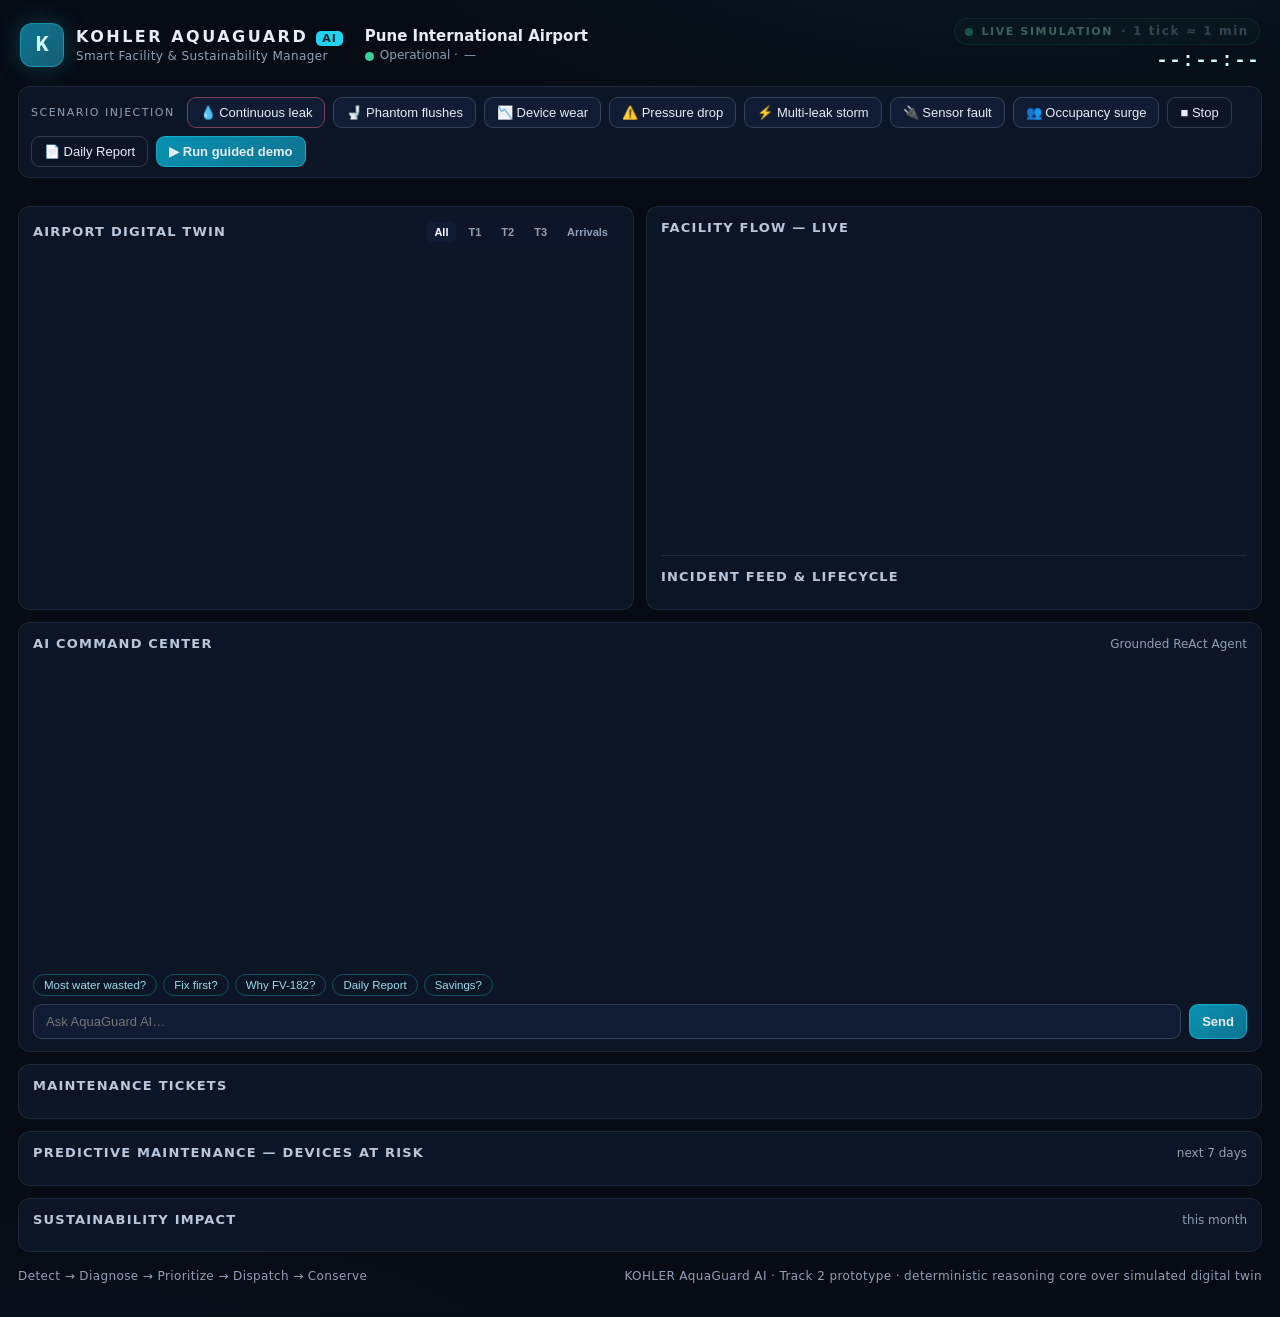
==== ui/index.html @ f9e2843d "feat: research prototype upgrade with ML failure models, ReAct agent, SLA dispatch, and terminal twi" ====
<!DOCTYPE html>
<html lang="en">
<head>
<meta charset="UTF-8" />
<meta name="viewport" content="width=device-width, initial-scale=1.0" />
<title>KOHLER AquaGuard AI — Smart Facility &amp; Sustainability Manager</title>
<link rel="stylesheet" href="/ui/style.css" />
<link rel="icon" href="data:image/svg+xml,<svg xmlns='http://www.w3.org/2000/svg' viewBox='0 0 100 100'><text y='.9em' font-size='90'>💧</text></svg>" />
</head>
<body>
  <header class="topbar">
    <div class="brand">
      <div class="brand-mark">K</div>
      <div>
        <div class="brand-name">KOHLER AQUAGUARD <span class="ai-tag">AI</span></div>
        <div class="brand-sub">Smart Facility &amp; Sustainability Manager</div>
      </div>
    </div>
    <div class="facility">
      <div class="facility-name">Pune International Airport</div>
      <div class="facility-meta"><span class="dot dot-green"></span> Operational · <span id="fleet-meta">—</span></div>
    </div>
    <div class="topbar-right">
      <div class="live-badge"><span class="pulse"></span> LIVE SIMULATION <span id="sim-scale" class="muted">· 1 tick ≈ 1 min</span></div>
      <div class="clock" id="clock">--:--:--</div>
    </div>
  </header>

  <nav class="toolbar" id="toolbar">
    <span class="toolbar-label">Scenario injection</span>
    <button class="btn btn-danger" data-scenario="continuous-leak">💧 Continuous leak</button>
    <button class="btn" data-scenario="phantom-flushes">🚽 Phantom flushes</button>
    <button class="btn" data-scenario="device-degradation">📉 Device wear</button>
    <button class="btn" data-scenario="pressure-anomaly">⚠️ Pressure drop</button>
    <button class="btn" data-scenario="multiple-leaks">⚡ Multi-leak storm</button>
    <button class="btn" data-scenario="sensor-failure">🔌 Sensor fault</button>
    <button class="btn" data-scenario="occupancy-spike">👥 Occupancy surge</button>
    <button class="btn btn-ghost" id="btn-stop">■ Stop</button>
    <span class="spacer"></span>
    <button class="btn btn-ghost" id="btn-report">📄 Daily Report</button>
    <button class="btn btn-primary" id="btn-demo">▶ Run guided demo</button>
  </nav>

  <section class="kpis" id="kpi-row"></section>

  <main class="grid">
    <section class="panel zones-panel">
      <div class="panel-head">
        <h2>Airport Digital Twin</h2>
        <div class="twin-tabs" id="terminal-tabs">
          <button class="tab-btn active" data-term="all">All</button>
          <button class="tab-btn" data-term="Terminal 1">T1</button>
          <button class="tab-btn" data-term="Terminal 2">T2</button>
          <button class="tab-btn" data-term="Terminal 3">T3</button>
          <button class="tab-btn" data-term="Arrivals">Arrivals</button>
        </div>
      </div>
      <div class="zones" id="zones"></div>
    </section>

    <section class="panel mid-panel">
      <div class="panel-head">
        <h2>Facility Flow — Live</h2>
        <span class="muted" id="flow-now"></span>
      </div>
      <canvas id="flow-chart" height="150"></canvas>
      <div class="panel-head sub">
        <h2>Incident Feed &amp; Lifecycle</h2>
        <span class="muted" id="alert-count"></span>
      </div>
      <div class="alerts" id="alerts-list"></div>
    </section>

    <section class="panel chat-panel">
      <div class="panel-head">
        <h2>AI Command Center</h2>
        <span class="muted">Grounded ReAct Agent</span>
      </div>
      <div class="tool-trail" id="tool-trail" style="display:none;"></div>
      <div class="chat-log" id="chat-log"></div>
      <div class="chips">
        <button class="chip" data-q="Where are we wasting the most water today?">Most water wasted?</button>
        <button class="chip" data-q="What should I fix first?">Fix first?</button>
        <button class="chip" data-q="Why is FV-182 critical?">Why FV-182?</button>
        <button class="chip" data-q="Generate daily facility report">Daily Report</button>
        <button class="chip" data-q="What is our sustainability impact?">Savings?</button>
      </div>
      <form class="chat-input" id="chat-form">
        <input id="chat-input" type="text" placeholder="Ask AquaGuard AI…" autocomplete="off" />
        <button class="btn btn-primary" type="submit">Send</button>
      </form>
    </section>
  </main>

  <section class="lower-grid">
    <section class="panel">
      <div class="panel-head"><h2>Maintenance Tickets</h2><span class="muted" id="ticket-count"></span></div>
      <div class="tickets" id="tickets-list"></div>
    </section>
    <section class="panel">
      <div class="panel-head"><h2>Predictive Maintenance — Devices at Risk</h2><span class="muted">next 7 days</span></div>
      <div class="risk" id="risk-list"></div>
    </section>
    <section class="panel">
      <div class="panel-head"><h2>Sustainability Impact</h2><span class="muted">this month</span></div>
      <div class="sustain" id="sustainability"></div>
    </section>
  </section>

  <footer class="foot">
    <span>Detect → Diagnose → Prioritize → Dispatch → Conserve</span>
    <span class="muted">KOHLER AquaGuard AI · Track 2 prototype · deterministic reasoning core over simulated digital twin</span>
  </footer>

  <dialog id="modal"><div id="modal-content"></div></dialog>
  <div class="toasts" id="toasts"></div>

  <script src="/ui/app.js"></script>
</body>
</html>
---- ui/style.css ----
:root {
  --bg: #060b14;
  --panel: #0c1526;
  --panel-2: #101c33;
  --border: rgba(148, 163, 184, 0.14);
  --border-strong: rgba(148, 163, 184, 0.28);
  --text: #e6edf6;
  --muted: #8ea0b8;
  --cyan: #22d3ee;
  --cyan-dim: rgba(34, 211, 238, 0.14);
  --green: #34d399;
  --amber: #fbbf24;
  --red: #fb7185;
  --blue: #60a5fa;
  --radius: 12px;
  --mono: "Cascadia Code", "SF Mono", Consolas, monospace;
}

* { box-sizing: border-box; margin: 0; padding: 0; }

body {
  background:
    radial-gradient(1200px 500px at 80% -10%, rgba(34, 211, 238, 0.07), transparent 60%),
    radial-gradient(900px 400px at 5% 110%, rgba(96, 165, 250, 0.05), transparent 60%),
    var(--bg);
  color: var(--text);
  font: 14px/1.45 "Segoe UI", system-ui, -apple-system, sans-serif;
  min-height: 100vh;
  padding: 14px 18px 30px;
}

.muted { color: var(--muted); font-size: 12px; }
.spacer { flex: 1; }

/* ---------------- top bar ---------------- */
.topbar { display: flex; align-items: center; gap: 22px; padding: 4px 2px 14px; }
.brand { display: flex; align-items: center; gap: 12px; }
.brand-mark {
  width: 44px; height: 44px; border-radius: 12px;
  background: linear-gradient(135deg, #0e7490, #155e75);
  border: 1px solid rgba(34, 211, 238, 0.4);
  display: grid; place-items: center;
  font: 800 22px var(--mono); color: #cffafe;
  box-shadow: 0 0 24px rgba(34, 211, 238, 0.25);
}
.brand-name { font-weight: 800; letter-spacing: 2.5px; font-size: 16px; }
.ai-tag {
  color: #06202a; background: var(--cyan); border-radius: 5px;
  padding: 1px 6px; font-size: 11px; letter-spacing: 1px; font-weight: 800;
}
.brand-sub { color: var(--muted); font-size: 12px; letter-spacing: 0.4px; }
.facility-name { font-weight: 700; font-size: 15px; }
.facility-meta { color: var(--muted); font-size: 12px; display: flex; align-items: center; gap: 6px; }
.topbar-right { margin-left: auto; text-align: right; }
.live-badge {
  display: inline-flex; align-items: center; gap: 8px;
  font-size: 11px; letter-spacing: 1.6px; color: #a7f3d0;
  background: rgba(52, 211, 153, 0.08); border: 1px solid rgba(52, 211, 153, 0.3);
  padding: 4px 10px; border-radius: 999px; font-weight: 700;
}
.pulse {
  width: 8px; height: 8px; border-radius: 50%; background: var(--green);
  animation: pulse 1.6s infinite;
}
@keyframes pulse { 0% { box-shadow: 0 0 0 0 rgba(52,211,153,.5);} 70% { box-shadow: 0 0 0 7px rgba(52,211,153,0);} 100% { box-shadow: 0 0 0 0 rgba(52,211,153,0);} }
.clock { font: 700 20px var(--mono); color: #cffafe; margin-top: 4px; letter-spacing: 1px; }

/* ---------------- toolbar ---------------- */
.toolbar {
  display: flex; align-items: center; gap: 8px; flex-wrap: wrap;
  background: var(--panel); border: 1px solid var(--border);
  border-radius: var(--radius); padding: 10px 12px; margin-bottom: 14px;
}
.toolbar-label { color: var(--muted); font-size: 11px; letter-spacing: 1.5px; text-transform: uppercase; margin-right: 4px; }
.btn {
  background: var(--panel-2); color: var(--text); border: 1px solid var(--border-strong);
  padding: 7px 12px; border-radius: 9px; cursor: pointer; font-size: 13px;
  transition: all .15s ease;
}
.btn:hover { border-color: var(--cyan); transform: translateY(-1px); }
.btn:active { transform: translateY(0); }
.btn:disabled { opacity: .5; cursor: wait; transform: none; }
.btn-primary { background: linear-gradient(135deg, #0891b2, #0e7490); border-color: rgba(34,211,238,.5); font-weight: 700; }
.btn-danger { border-color: rgba(251,113,133,.45); }
.btn-danger:hover { border-color: var(--red); box-shadow: 0 0 14px rgba(251,113,133,.25); }
.btn-ghost { background: transparent; }
.btn-mini { padding: 3px 9px; font-size: 11.5px; border-radius: 7px; }

/* ---------------- KPIs ---------------- */
.kpis { display: grid; grid-template-columns: repeat(6, 1fr); gap: 10px; margin-bottom: 14px; }
.kpi {
  background: var(--panel); border: 1px solid var(--border); border-radius: var(--radius);
  padding: 12px 14px; position: relative; overflow: hidden;
}
.kpi::before { content: ""; position: absolute; inset: 0 auto 0 0; width: 3px; background: var(--accent, var(--cyan)); }
.kpi-label { color: var(--muted); font-size: 10.5px; letter-spacing: 1.4px; text-transform: uppercase; }
.kpi-value { font: 700 24px var(--mono); margin-top: 3px; color: var(--accent, var(--text)); }
.kpi-sub { color: var(--muted); font-size: 11.5px; margin-top: 2px; }
.kpi.alerting { border-color: rgba(251,113,133,.5); }
.kpi.alerting::before { background: var(--red); }

/* ---------------- main grid ---------------- */
.grid { display: grid; grid-template-columns: 360px 1fr 340px; gap: 12px; margin-bottom: 12px; }
.lower-grid { display: grid; grid-template-columns: 1.25fr 1fr 0.9fr; gap: 12px; }

.panel {
  background: var(--panel); border: 1px solid var(--border);
  border-radius: var(--radius); padding: 12px 14px; min-width: 0;
}
.panel-head { display: flex; align-items: baseline; justify-content: space-between; gap: 8px; margin-bottom: 10px; }
.panel-head.sub { margin-top: 14px; border-top: 1px solid var(--border); padding-top: 12px; }
.panel-head h2 { font-size: 13px; letter-spacing: 1.2px; text-transform: uppercase; color: #b8c7dc; }

/* ---------------- zones / facility map ---------------- */
.zones { max-height: 560px; overflow-y: auto; padding-right: 4px; }
.terminal-title {
  color: var(--cyan); font-size: 11px; letter-spacing: 1.6px; text-transform: uppercase;
  margin: 12px 0 6px; font-weight: 700;
}
.terminal-title:first-child { margin-top: 0; }
.zone-grid { display: grid; grid-template-columns: 1fr 1fr; gap: 8px; }
.zone-card {
  background: var(--panel-2); border: 1px solid var(--border); border-radius: 10px;
  padding: 9px 10px; cursor: pointer; transition: all .15s ease; position: relative;
}
.zone-card:hover { border-color: var(--border-strong); transform: translateY(-1px); }
.zone-card.sel { border-color: var(--cyan); box-shadow: 0 0 0 1px var(--cyan), 0 0 18px rgba(34,211,238,.15); }
.zone-card.st-critical { border-color: rgba(251,113,133,.6); animation: alertglow 1.8s infinite; }
.zone-card.st-warning { border-color: rgba(251,191,36,.5); }
@keyframes alertglow { 0%,100% { box-shadow: 0 0 0 0 rgba(251,113,133,.0);} 50% { box-shadow: 0 0 16px 0 rgba(251,113,133,.28);} }
.zone-name { font-size: 12.5px; font-weight: 700; line-height: 1.3; min-height: 32px; }
.zone-meta { display: flex; justify-content: space-between; color: var(--muted); font-size: 11px; margin-top: 6px; }
.zone-meta b { color: var(--text); font-weight: 600; }
.usage-bar { height: 4px; border-radius: 2px; background: rgba(148,163,184,.15); margin-top: 7px; overflow: hidden; }
.usage-bar i { display: block; height: 100%; background: var(--cyan); border-radius: 2px; }
.usage-bar i.over { background: var(--amber); }
.zone-devices { display: none; margin-top: 9px; border-top: 1px dashed var(--border-strong); padding-top: 8px; }
.zone-card.open .zone-devices { display: block; }
.dev-row {
  display: flex; align-items: center; gap: 8px; padding: 4px 2px;
  font-size: 12px; cursor: pointer; border-radius: 6px;
}
.dev-row:hover { background: rgba(148,163,184,.08); }
.dev-row .dot { flex: none; }
.dev-id { font-family: var(--mono); font-size: 11.5px; }
.dev-type { color: var(--muted); flex: 1; text-align: right; font-size: 11px; }
.health-mini { font-family: var(--mono); font-size: 11px; color: var(--muted); }
.health-mini.bad { color: var(--red); } .health-mini.warn { color: var(--amber); }

/* ---------------- dots & badges ---------------- */
.dot { width: 9px; height: 9px; border-radius: 50%; display: inline-block; }
.dot-green { background: var(--green); } .dot-amber { background: var(--amber); }
.dot-red { background: var(--red); animation: pulse 1.4s infinite; } .dot-blue { background: var(--blue); }
.legend { display: flex; gap: 12px; font-size: 11px; color: var(--muted); }
.legend span { display: inline-flex; align-items: center; gap: 5px; }
.badge {
  font-size: 10px; font-weight: 800; letter-spacing: .8px; border-radius: 5px;
  padding: 2px 7px; text-transform: uppercase; font-family: var(--mono);
}
.sev-CRITICAL, .sev-HIGH { background: rgba(251,113,133,.16); color: var(--red); border: 1px solid rgba(251,113,133,.4); }
.sev-MEDIUM { background: rgba(251,191,36,.14); color: var(--amber); border: 1px solid rgba(251,191,36,.4); }
.sev-LOW { background: rgba(52,211,153,.12); color: var(--green); border: 1px solid rgba(52,211,153,.35); }
.prio { background: var(--cyan-dim); color: var(--cyan); border: 1px solid rgba(34,211,238,.35); }

/* ---------------- chart ---------------- */
#flow-chart { width: 100%; display: block; }

/* ---------------- alerts ---------------- */
.alerts { max-height: 300px; overflow-y: auto; display: flex; flex-direction: column; gap: 8px; }
.alert-card {
  border: 1px solid var(--border); border-left: 3px solid var(--sev, var(--cyan));
  background: var(--panel-2); border-radius: 10px; padding: 9px 11px; cursor: pointer;
  transition: border-color .15s ease;
}
.alert-card:hover { border-color: var(--border-strong); border-left-color: var(--sev, var(--cyan)); }
.alert-top { display: flex; align-items: center; gap: 8px; }
.alert-device { font: 700 13px var(--mono); }
.alert-zone { color: var(--muted); font-size: 11.5px; }
.alert-issue { font-size: 12.5px; margin-top: 4px; }
.alert-loss { font: 700 12px var(--mono); color: var(--red); margin-top: 5px; }
.alert-loss.ok { color: var(--green); }
.ai-line { font-size: 12px; color: #a5f3fc; margin-top: 5px; line-height: 1.5; }
.ai-line::before { content: "◈ AI · "; color: var(--cyan); font-weight: 700; letter-spacing: 1px; }
.resolved-tag { color: var(--green); font-size: 11px; font-family: var(--mono); }

/* ---------------- chat ---------------- */
.chat-panel { display: flex; flex-direction: column; }
.chat-log { flex: 1; min-height: 300px; max-height: 480px; overflow-y: auto; display: flex; flex-direction: column; gap: 10px; padding-right: 4px; }
.msg { max-width: 92%; padding: 9px 12px; border-radius: 12px; font-size: 13px; line-height: 1.55; white-space: pre-wrap; }
.msg.user { align-self: flex-end; background: linear-gradient(135deg, #155e75, #0e7490); border: 1px solid rgba(34,211,238,.35); border-bottom-right-radius: 4px; }
.msg.ai { align-self: flex-start; background: var(--panel-2); border: 1px solid var(--border); border-bottom-left-radius: 4px; }
.msg.ai::before { content: "AQUAGUARD AI"; display: block; font-size: 9px; letter-spacing: 1.6px; color: var(--cyan); margin-bottom: 3px; font-weight: 800; }
.chips { display: flex; flex-wrap: wrap; gap: 6px; margin: 10px 0 8px; }
.chip {
  background: transparent; color: #9adbe8; border: 1px solid rgba(34,211,238,.3);
  font-size: 11.5px; padding: 4px 10px; border-radius: 999px; cursor: pointer;
}
.chip:hover { background: var(--cyan-dim); }
.chat-input { display: flex; gap: 8px; }
.chat-input input {
  flex: 1; background: var(--panel-2); border: 1px solid var(--border-strong); color: var(--text);
  border-radius: 9px; padding: 9px 12px; font-size: 13px; outline: none;
}
.chat-input input:focus { border-color: var(--cyan); }

/* ---------------- tickets / risk / sustain ---------------- */
.tickets { max-height: 320px; overflow-y: auto; display: flex; flex-direction: column; gap: 8px; }
.ticket {
  background: var(--panel-2); border: 1px solid var(--border); border-radius: 10px; padding: 9px 11px;
}
.ticket-top { display: flex; align-items: center; gap: 8px; }
.ticket-id { font: 700 12.5px var(--mono); color: #cffafe; }
.ticket-cat { color: var(--muted); font-size: 11.5px; margin-left: auto; }
.ticket-issue { font-size: 12.5px; margin-top: 4px; }
.ticket-act { font-size: 11.5px; color: var(--muted); margin-top: 4px; line-height: 1.45; }
.ticket-foot { display: flex; align-items: center; gap: 8px; margin-top: 7px; }

.risk { max-height: 320px; overflow-y: auto; display: flex; flex-direction: column; gap: 9px; }
.risk-row { background: var(--panel-2); border: 1px solid var(--border); border-radius: 10px; padding: 8px 11px; cursor: pointer; }
.risk-row:hover { border-color: var(--border-strong); }
.risk-top { display: flex; align-items: center; gap: 8px; font-size: 12.5px; }
.risk-top .dev-id { font-weight: 700; }
.risk-bars { display: grid; grid-template-columns: repeat(4, 1fr); gap: 7px; margin-top: 7px; }
.rbar { font-size: 10px; color: var(--muted); }
.rbar .track { height: 4px; background: rgba(148,163,184,.15); border-radius: 2px; margin-top: 3px; overflow: hidden; }
.rbar .track i { display: block; height: 100%; border-radius: 2px; }
.risk-proj { font-size: 11.5px; color: var(--muted); margin-top: 6px; }
.risk-proj b { color: var(--amber); font-family: var(--mono); }

.sustain { display: flex; flex-direction: column; gap: 12px; }
.sustain-big { font: 700 30px var(--mono); color: var(--green); }
.sustain-big small { font-size: 13px; color: var(--muted); font-family: "Segoe UI", sans-serif; font-weight: 400; }
.sustain-row { display: flex; justify-content: space-between; font-size: 12.5px; border-bottom: 1px dashed var(--border); padding-bottom: 6px; }
.sustain-row b { font-family: var(--mono); }
.sustain-note { color: var(--muted); font-size: 11.5px; line-height: 1.5; }

/* ---------------- modal & toasts ---------------- */
dialog {
  margin: auto; background: var(--panel); color: var(--text);
  border: 1px solid var(--border-strong); border-radius: 14px; padding: 0;
  width: min(680px, 92vw); max-height: 86vh;
}
dialog::backdrop { background: rgba(2, 6, 14, 0.7); backdrop-filter: blur(3px); }
.modal-body { padding: 18px 20px 20px; max-height: 86vh; overflow-y: auto; }
.modal-title { display: flex; align-items: center; gap: 10px; margin-bottom: 4px; }
.modal-title h3 { font: 700 18px var(--mono); }
.modal-zone { color: var(--muted); font-size: 12.5px; margin-bottom: 12px; }
.modal-grid { display: grid; grid-template-columns: repeat(3, 1fr); gap: 8px; margin: 12px 0; }
.stat { background: var(--panel-2); border: 1px solid var(--border); border-radius: 9px; padding: 8px 10px; }
.stat .k { color: var(--muted); font-size: 10px; letter-spacing: 1px; text-transform: uppercase; }
.stat .v { font: 700 16px var(--mono); margin-top: 2px; }
.modal-section { margin-top: 12px; }
.modal-section h4 { font-size: 11px; letter-spacing: 1.4px; text-transform: uppercase; color: var(--cyan); margin-bottom: 6px; }
.modal-text { font-size: 13px; line-height: 1.6; color: #d7e2f0; }
.modal-actions { display: flex; gap: 8px; margin-top: 16px; justify-content: flex-end; }
.loss-math {
  font-family: var(--mono); font-size: 12px; background: rgba(251,113,133,.07);
  border: 1px solid rgba(251,113,133,.25); border-radius: 9px; padding: 10px 12px; line-height: 1.7;
}
.spark { width: 100%; height: 64px; display: block; }

.toasts { position: fixed; right: 18px; bottom: 18px; display: flex; flex-direction: column; gap: 8px; z-index: 60; }
.toast {
  background: var(--panel-2); border: 1px solid var(--border-strong); border-left: 3px solid var(--cyan);
  padding: 10px 14px; border-radius: 10px; font-size: 13px; max-width: 360px;
  box-shadow: 0 10px 30px rgba(0,0,0,.5); animation: slidein .25s ease;
}
.toast.bad { border-left-color: var(--red); }
.toast.good { border-left-color: var(--green); }
@keyframes slidein { from { transform: translateX(30px); opacity: 0; } to { transform: none; opacity: 1; } }

.foot {
  display: flex; justify-content: space-between; gap: 10px; flex-wrap: wrap;
  color: var(--muted); font-size: 12px; margin-top: 16px; letter-spacing: .4px;
}

/* scrollbars */
::-webkit-scrollbar { width: 8px; height: 8px; }
::-webkit-scrollbar-thumb { background: rgba(148,163,184,.25); border-radius: 4px; }
::-webkit-scrollbar-track { background: transparent; }

@media (max-width: 1280px) {
  .kpis { grid-template-columns: repeat(3, 1fr); }
  .grid { grid-template-columns: 1fr 1fr; }
  .chat-panel { grid-column: span 2; }
  .lower-grid { grid-template-columns: 1fr; }
}

/* Digital twin tabs & tool trail */
.twin-tabs { display: flex; gap: 4px; background: rgba(15,23,42,.6); padding: 3px; border-radius: 8px; }
.tab-btn {
  background: transparent; border: none; color: var(--muted); font-size: 11px;
  font-weight: 600; padding: 4px 8px; border-radius: 6px; cursor: pointer; transition: all .15s;
}
.tab-btn.active, .tab-btn:hover { background: var(--panel-2); color: #fff; }

.tool-trail {
  font-family: var(--mono); font-size: 11px; background: rgba(14,165,233,.08);
  border: 1px solid rgba(14,165,233,.25); border-radius: 8px; padding: 6px 10px;
  margin-bottom: 8px; color: var(--cyan); line-height: 1.5;
}
.tool-trail code { background: rgba(14,165,233,.15); padding: 1px 4px; border-radius: 4px; }

.timeline-box { margin-top: 8px; padding-top: 8px; border-top: 1px dashed var(--border); font-size: 11px; }
.timeline-step { display: flex; gap: 6px; color: var(--muted); margin-bottom: 4px; }
.timeline-step .time { font-family: var(--mono); color: var(--cyan); min-width: 55px; }
.timeline-step .evt { color: #f1f5f9; font-weight: 600; }
.inaction-banner {
  margin-top: 8px; padding: 6px 10px; border-radius: 6px;
  background: rgba(245,158,11,.08); border: 1px solid rgba(245,158,11,.25);
  font-size: 11px; color: #fde68a;
}
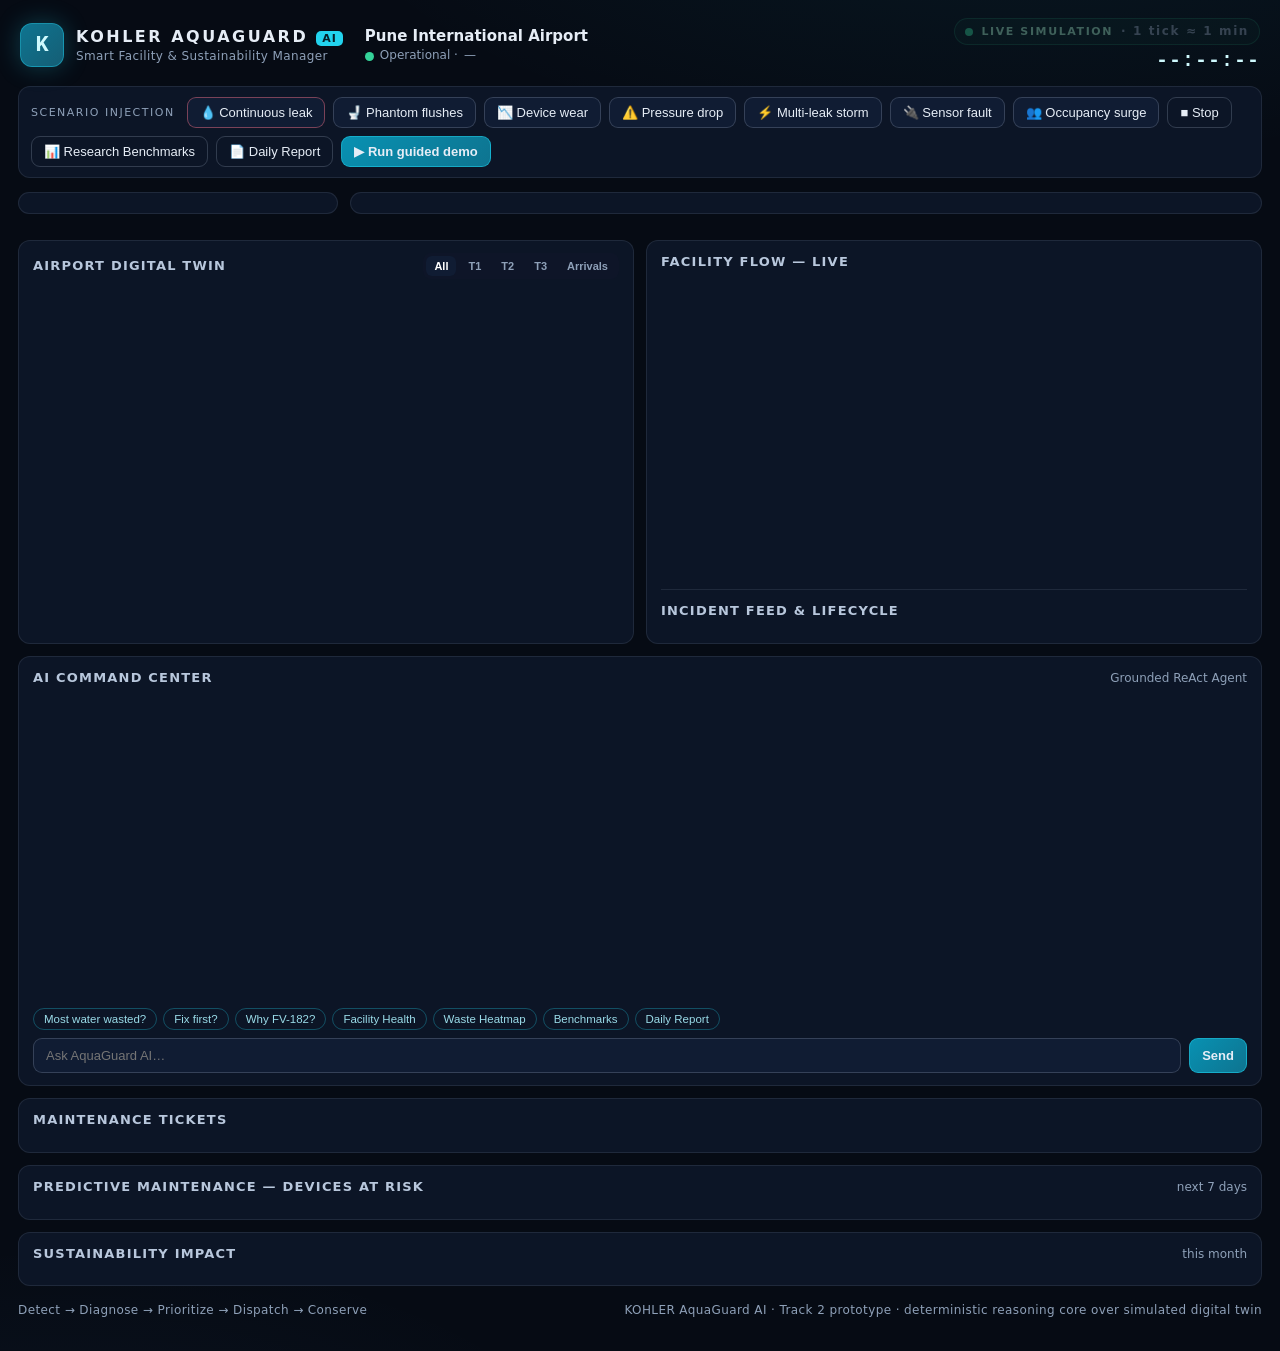
==== commit cee83851: "feat(research): implement multi-sensor fusion, incident intelligence, and benchmark suite" ====
--- a/ui/index.html
+++ b/ui/index.html
@@ -37,9 +37,15 @@
     <button class="btn" data-scenario="occupancy-spike">👥 Occupancy surge</button>
     <button class="btn btn-ghost" id="btn-stop">■ Stop</button>
     <span class="spacer"></span>
+    <button class="btn btn-ghost" id="btn-benchmarks">📊 Research Benchmarks</button>
     <button class="btn btn-ghost" id="btn-report">📄 Daily Report</button>
     <button class="btn btn-primary" id="btn-demo">▶ Run guided demo</button>
   </nav>
+
+  <section class="facility-overview-bar" id="overview-bar">
+    <div class="health-summary" id="health-summary"></div>
+    <div class="heatmap-summary" id="heatmap-summary"></div>
+  </section>
 
   <section class="kpis" id="kpi-row"></section>
 
@@ -82,8 +88,10 @@
         <button class="chip" data-q="Where are we wasting the most water today?">Most water wasted?</button>
         <button class="chip" data-q="What should I fix first?">Fix first?</button>
         <button class="chip" data-q="Why is FV-182 critical?">Why FV-182?</button>
+        <button class="chip" data-q="Explain facility health hierarchy">Facility Health</button>
+        <button class="chip" data-q="Show water waste heatmap">Waste Heatmap</button>
+        <button class="chip" data-q="Show research benchmarks">Benchmarks</button>
         <button class="chip" data-q="Generate daily facility report">Daily Report</button>
-        <button class="chip" data-q="What is our sustainability impact?">Savings?</button>
       </div>
       <form class="chat-input" id="chat-form">
         <input id="chat-input" type="text" placeholder="Ask AquaGuard AI…" autocomplete="off" />
--- a/ui/style.css
+++ b/ui/style.css
@@ -311,3 +311,90 @@
   font-size: 11px; color: #fde68a;
 }
 
+/* Facility Overview Bar (Health Hierarchy & Water Heatmap) */
+.facility-overview-bar {
+  display: grid; grid-template-columns: 320px 1fr; gap: 12px;
+  margin-bottom: 12px;
+}
+.health-summary {
+  background: var(--panel); border: 1px solid var(--border);
+  border-radius: var(--radius); padding: 10px 14px; display: flex;
+  align-items: center; justify-content: space-between;
+}
+.health-score-pill {
+  font-family: var(--mono); font-size: 22px; font-weight: 800;
+  padding: 4px 12px; border-radius: 8px; background: rgba(34,197,94,.12);
+  border: 1px solid rgba(34,197,94,.35); color: var(--green);
+}
+.health-score-pill.warn {
+  background: rgba(245,158,11,.12); border-color: rgba(245,158,11,.35); color: var(--amber);
+}
+.health-score-pill.bad {
+  background: rgba(239,68,68,.12); border-color: rgba(239,68,68,.35); color: var(--red);
+}
+.health-sub-pills {
+  display: flex; gap: 6px; font-size: 11px; color: var(--muted); margin-top: 3px;
+}
+
+.heatmap-summary {
+  background: var(--panel); border: 1px solid var(--border);
+  border-radius: var(--radius); padding: 10px 14px;
+}
+.heatmap-header {
+  display: flex; justify-content: space-between; font-size: 11px;
+  text-transform: uppercase; letter-spacing: 1px; color: var(--muted); margin-bottom: 6px;
+}
+.heatmap-track {
+  display: flex; height: 16px; border-radius: 8px; overflow: hidden;
+  background: rgba(148,163,184,.1); gap: 2px;
+}
+.heatmap-seg {
+  height: 100%; transition: width .3s ease; position: relative; cursor: pointer;
+}
+.heatmap-seg:hover { opacity: 0.85; filter: brightness(1.2); }
+.heatmap-legend {
+  display: flex; gap: 12px; margin-top: 6px; font-size: 11px; color: var(--muted);
+}
+.heatmap-legend-item { display: flex; align-items: center; gap: 4px; }
+.heatmap-dot { width: 8px; height: 8px; border-radius: 2px; }
+
+/* SLA badges */
+.sla-badge {
+  font-family: var(--mono); font-size: 10.5px; padding: 2px 6px; border-radius: 4px;
+  font-weight: 700;
+}
+.sla-LOW { background: rgba(34,197,94,.12); color: var(--green); border: 1px solid rgba(34,197,94,.3); }
+.sla-MEDIUM { background: rgba(245,158,11,.15); color: var(--amber); border: 1px solid rgba(245,158,11,.3); }
+.sla-HIGH { background: rgba(249,115,22,.18); color: #fb923c; border: 1px solid rgba(249,115,22,.4); }
+.sla-CRITICAL { background: rgba(239,68,68,.2); color: var(--red); border: 1px solid rgba(239,68,68,.4); animation: pulse 1s infinite; }
+
+/* Verification & Sensor Fusion modal cards */
+.fusion-card {
+  background: rgba(15,23,42,.75); border: 1px solid rgba(34,211,238,.25);
+  border-radius: 8px; padding: 10px 12px; margin: 10px 0;
+}
+.fusion-header { display: flex; justify-content: space-between; font-weight: 700; font-size: 12px; color: var(--cyan); margin-bottom: 6px; }
+.fusion-components { display: grid; grid-template-columns: repeat(3, 1fr); gap: 6px; font-size: 11px; margin-top: 6px; }
+.fusion-component-item { background: rgba(30,41,59,.6); padding: 4px 6px; border-radius: 4px; border: 1px solid var(--border); }
+
+.state-compare {
+  display: grid; grid-template-columns: 1fr 1fr; gap: 10px; margin: 10px 0;
+}
+.state-box {
+  background: rgba(30,41,59,.5); border: 1px solid var(--border); border-radius: 8px; padding: 8px 10px; font-size: 11.5px;
+}
+.state-box.before { border-left: 3px solid var(--red); }
+.state-box.after { border-left: 3px solid var(--green); }
+
+/* Benchmark table */
+.benchmark-table {
+  width: 100%; border-collapse: collapse; font-size: 11.5px; margin-top: 10px;
+}
+.benchmark-table th, .benchmark-table td {
+  padding: 8px 10px; border: 1px solid var(--border); text-align: left;
+}
+.benchmark-table th {
+  background: rgba(30,41,59,.8); color: var(--cyan); text-transform: uppercase; font-size: 10px; letter-spacing: 1px;
+}
+.benchmark-table tr:nth-child(even) { background: rgba(15,23,42,.4); }
+
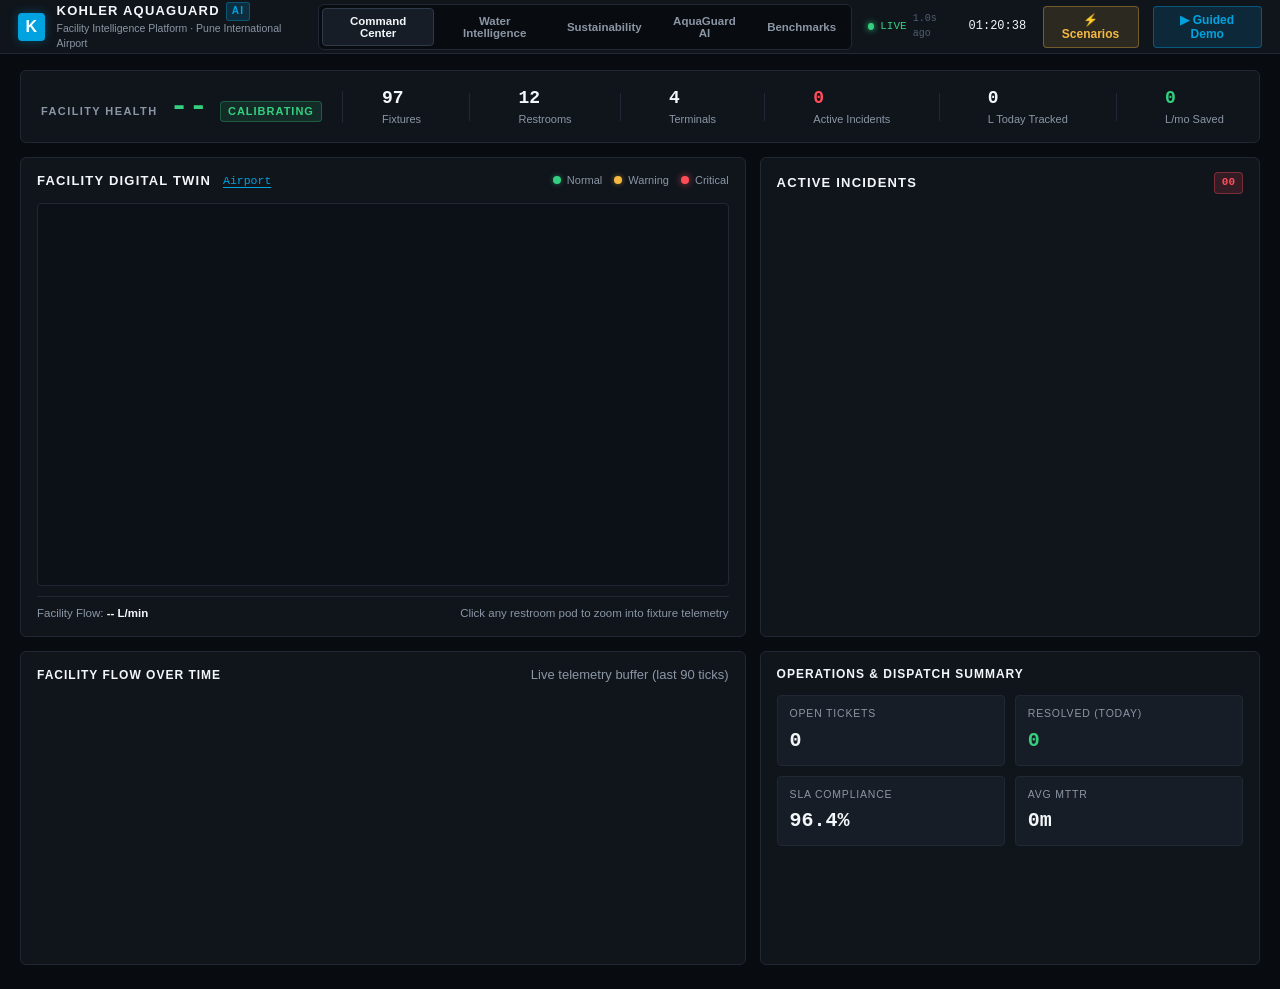
==== commit a11cdf20: "feat(ui): redesign industrial airport operations command center" ====
--- a/ui/index.html
+++ b/ui/index.html
@@ -3,125 +3,549 @@
 <head>
 <meta charset="UTF-8" />
 <meta name="viewport" content="width=device-width, initial-scale=1.0" />
-<title>KOHLER AquaGuard AI — Smart Facility &amp; Sustainability Manager</title>
+<title>KOHLER AquaGuard AI — Facility Operations Command Center</title>
 <link rel="stylesheet" href="/ui/style.css" />
 <link rel="icon" href="data:image/svg+xml,<svg xmlns='http://www.w3.org/2000/svg' viewBox='0 0 100 100'><text y='.9em' font-size='90'>💧</text></svg>" />
 </head>
 <body>
-  <header class="topbar">
-    <div class="brand">
-      <div class="brand-mark">K</div>
+
+  <!-- Top Enterprise Control Room Header -->
+  <header class="app-header">
+    <div class="brand-block">
+      <div class="brand-logo">K</div>
       <div>
-        <div class="brand-name">KOHLER AQUAGUARD <span class="ai-tag">AI</span></div>
-        <div class="brand-sub">Smart Facility &amp; Sustainability Manager</div>
-      </div>
-    </div>
-    <div class="facility">
-      <div class="facility-name">Pune International Airport</div>
-      <div class="facility-meta"><span class="dot dot-green"></span> Operational · <span id="fleet-meta">—</span></div>
-    </div>
-    <div class="topbar-right">
-      <div class="live-badge"><span class="pulse"></span> LIVE SIMULATION <span id="sim-scale" class="muted">· 1 tick ≈ 1 min</span></div>
-      <div class="clock" id="clock">--:--:--</div>
+        <div class="brand-title">KOHLER AQUAGUARD <span class="badge-ai">AI</span></div>
+        <div class="brand-subtitle">Facility Intelligence Platform · Pune International Airport</div>
+      </div>
+    </div>
+
+    <!-- Top Navigation Tabs -->
+    <nav class="nav-tabs" id="main-nav">
+      <button class="nav-tab active" data-view="command_center">Command Center</button>
+      <button class="nav-tab" data-view="water_intel">Water Intelligence</button>
+      <button class="nav-tab" data-view="sustainability">Sustainability</button>
+      <button class="nav-tab" data-view="ai_agent">AquaGuard AI</button>
+      <button class="nav-tab" data-view="benchmarks">Benchmarks</button>
+    </nav>
+
+    <!-- Header Right Controls -->
+    <div class="header-right">
+      <div class="live-indicator">
+        <span class="pulse-dot"></span>
+        <span class="live-text">LIVE</span>
+        <span class="telemetry-tick" id="telemetry-tick">0.8s ago</span>
+      </div>
+      <div class="header-clock" id="live-clock">--:--:--</div>
+      <button class="btn btn-scenario" id="btn-open-sim">⚡ Scenarios</button>
+      <button class="btn btn-guided-demo" id="btn-guided-demo">▶ Guided Demo</button>
     </div>
   </header>
 
-  <nav class="toolbar" id="toolbar">
-    <span class="toolbar-label">Scenario injection</span>
-    <button class="btn btn-danger" data-scenario="continuous-leak">💧 Continuous leak</button>
-    <button class="btn" data-scenario="phantom-flushes">🚽 Phantom flushes</button>
-    <button class="btn" data-scenario="device-degradation">📉 Device wear</button>
-    <button class="btn" data-scenario="pressure-anomaly">⚠️ Pressure drop</button>
-    <button class="btn" data-scenario="multiple-leaks">⚡ Multi-leak storm</button>
-    <button class="btn" data-scenario="sensor-failure">🔌 Sensor fault</button>
-    <button class="btn" data-scenario="occupancy-spike">👥 Occupancy surge</button>
-    <button class="btn btn-ghost" id="btn-stop">■ Stop</button>
-    <span class="spacer"></span>
-    <button class="btn btn-ghost" id="btn-benchmarks">📊 Research Benchmarks</button>
-    <button class="btn btn-ghost" id="btn-report">📄 Daily Report</button>
-    <button class="btn btn-primary" id="btn-demo">▶ Run guided demo</button>
-  </nav>
-
-  <section class="facility-overview-bar" id="overview-bar">
-    <div class="health-summary" id="health-summary"></div>
-    <div class="heatmap-summary" id="heatmap-summary"></div>
-  </section>
-
-  <section class="kpis" id="kpi-row"></section>
-
-  <main class="grid">
-    <section class="panel zones-panel">
-      <div class="panel-head">
-        <h2>Airport Digital Twin</h2>
-        <div class="twin-tabs" id="terminal-tabs">
-          <button class="tab-btn active" data-term="all">All</button>
-          <button class="tab-btn" data-term="Terminal 1">T1</button>
-          <button class="tab-btn" data-term="Terminal 2">T2</button>
-          <button class="tab-btn" data-term="Terminal 3">T3</button>
-          <button class="tab-btn" data-term="Arrivals">Arrivals</button>
-        </div>
-      </div>
-      <div class="zones" id="zones"></div>
-    </section>
-
-    <section class="panel mid-panel">
-      <div class="panel-head">
-        <h2>Facility Flow — Live</h2>
-        <span class="muted" id="flow-now"></span>
-      </div>
-      <canvas id="flow-chart" height="150"></canvas>
-      <div class="panel-head sub">
-        <h2>Incident Feed &amp; Lifecycle</h2>
-        <span class="muted" id="alert-count"></span>
-      </div>
-      <div class="alerts" id="alerts-list"></div>
-    </section>
-
-    <section class="panel chat-panel">
-      <div class="panel-head">
-        <h2>AI Command Center</h2>
-        <span class="muted">Grounded ReAct Agent</span>
-      </div>
-      <div class="tool-trail" id="tool-trail" style="display:none;"></div>
-      <div class="chat-log" id="chat-log"></div>
-      <div class="chips">
-        <button class="chip" data-q="Where are we wasting the most water today?">Most water wasted?</button>
-        <button class="chip" data-q="What should I fix first?">Fix first?</button>
-        <button class="chip" data-q="Why is FV-182 critical?">Why FV-182?</button>
-        <button class="chip" data-q="Explain facility health hierarchy">Facility Health</button>
-        <button class="chip" data-q="Show water waste heatmap">Waste Heatmap</button>
-        <button class="chip" data-q="Show research benchmarks">Benchmarks</button>
-        <button class="chip" data-q="Generate daily facility report">Daily Report</button>
-      </div>
-      <form class="chat-input" id="chat-form">
-        <input id="chat-input" type="text" placeholder="Ask AquaGuard AI…" autocomplete="off" />
-        <button class="btn btn-primary" type="submit">Send</button>
-      </form>
+  <!-- View 1: Command Center (Default Main Dashboard) -->
+  <main class="view-container active" id="view-command-center">
+
+    <!-- High-Impact Facility Health & Scope Banner -->
+    <section class="facility-banner">
+      <div class="health-block">
+        <div class="health-label">FACILITY HEALTH</div>
+        <div class="health-gauge-val" id="banner-health-score">--</div>
+        <div class="health-status-badge" id="banner-health-status">CALIBRATING</div>
+      </div>
+      <div class="facility-stats-strip">
+        <div class="fstat-item">
+          <span class="fstat-num" id="fstat-devices">97</span>
+          <span class="fstat-lbl">Fixtures</span>
+        </div>
+        <div class="fstat-div"></div>
+        <div class="fstat-item">
+          <span class="fstat-num" id="fstat-zones">12</span>
+          <span class="fstat-lbl">Restrooms</span>
+        </div>
+        <div class="fstat-div"></div>
+        <div class="fstat-item">
+          <span class="fstat-num">4</span>
+          <span class="fstat-lbl">Terminals</span>
+        </div>
+        <div class="fstat-div"></div>
+        <div class="fstat-item">
+          <span class="fstat-num alert-color" id="fstat-incidents">0</span>
+          <span class="fstat-lbl">Active Incidents</span>
+        </div>
+        <div class="fstat-div"></div>
+        <div class="fstat-item">
+          <span class="fstat-num" id="fstat-water-today">0</span>
+          <span class="fstat-lbl">L Today Tracked</span>
+        </div>
+        <div class="fstat-div"></div>
+        <div class="fstat-item">
+          <span class="fstat-num good-color" id="fstat-saved-month">0</span>
+          <span class="fstat-lbl">L/mo Saved</span>
+        </div>
+      </div>
+    </section>
+
+    <!-- Main Spatial Twin (~60%) and Active Incidents Rail (~40%) -->
+    <section class="ops-split">
+
+      <!-- Centerpiece: Spatial Facility Digital Twin -->
+      <div class="panel spatial-panel">
+        <div class="panel-header">
+          <div class="panel-title-group">
+            <h2>FACILITY DIGITAL TWIN</h2>
+            <div class="spatial-breadcrumb" id="spatial-breadcrumb">
+              <span class="bc-item" id="bc-root">Airport</span>
+            </div>
+          </div>
+          <div class="spatial-legend">
+            <span><i class="dot dot-normal"></i> Normal</span>
+            <span><i class="dot dot-warning"></i> Warning</span>
+            <span><i class="dot dot-critical"></i> Critical</span>
+          </div>
+        </div>
+
+        <!-- Terminal Spatial Grid (Level 1 & Level 2) -->
+        <div class="spatial-viewport" id="spatial-viewport">
+          <!-- Dynamically populated by app.js: Terminals with spatial Restroom pods -->
+        </div>
+
+        <!-- Bottom Twin Context Bar -->
+        <div class="twin-footer">
+          <div class="flow-mini-stat">
+            <span class="muted">Facility Flow:</span>
+            <strong id="twin-facility-flow">-- L/min</strong>
+          </div>
+          <div class="zoom-help-hint muted">Click any restroom pod to zoom into fixture telemetry</div>
+        </div>
+      </div>
+
+      <!-- Right-Side Rail: Active Incidents -->
+      <aside class="panel incidents-rail">
+        <div class="panel-header">
+          <h2>ACTIVE INCIDENTS</h2>
+          <span class="incidents-badge" id="rail-incident-count">00</span>
+        </div>
+        <div class="incidents-list" id="rail-incidents-list">
+          <!-- Dynamically populated incident cards -->
+        </div>
+      </aside>
+    </section>
+
+    <!-- Bottom Strip: Live Facility Flow Graph & Quick Operations Summary -->
+    <section class="bottom-ops-strip">
+      <div class="panel flow-strip-panel">
+        <div class="panel-header">
+          <h3>FACILITY FLOW OVER TIME</h3>
+          <span class="muted" id="flow-graph-sub">Live telemetry buffer (last 90 ticks)</span>
+        </div>
+        <canvas id="main-flow-canvas" height="110"></canvas>
+      </div>
+
+      <div class="panel activity-strip-panel">
+        <div class="panel-header">
+          <h3>OPERATIONS &amp; DISPATCH SUMMARY</h3>
+        </div>
+        <div class="activity-stats-grid">
+          <div class="act-stat">
+            <div class="act-lbl">Open Tickets</div>
+            <div class="act-val" id="act-tickets">0</div>
+          </div>
+          <div class="act-stat">
+            <div class="act-lbl">Resolved (Today)</div>
+            <div class="act-val good-color" id="act-resolved">0</div>
+          </div>
+          <div class="act-stat">
+            <div class="act-lbl">SLA Compliance</div>
+            <div class="act-val" id="act-sla">96.4%</div>
+          </div>
+          <div class="act-stat">
+            <div class="act-lbl">Avg MTTR</div>
+            <div class="act-val" id="act-mttr">0m</div>
+          </div>
+        </div>
+      </div>
     </section>
   </main>
 
-  <section class="lower-grid">
+  <!-- View 2: Dedicated Incident Workspace -->
+  <main class="view-container" id="view-incident-workspace">
+    <div class="workspace-header">
+      <button class="btn btn-ghost" id="btn-back-to-facility">← Back to Facility</button>
+      <div class="incident-hero-title">
+        <span class="badge-priority" id="ws-prio">P1</span>
+        <h1 id="ws-title">INCIDENT WORKSPACE</h1>
+        <span class="badge-kind" id="ws-kind">CONTINUOUS LEAK</span>
+      </div>
+      <div class="ws-location-sub" id="ws-location">Terminal 2 · Restroom 14 · FV-182</div>
+    </div>
+
+    <div class="workspace-grid">
+      <!-- Left Column: Live Telemetry, Telemetry Sparkline, Water Loss Impact -->
+      <div class="ws-col">
+        <div class="panel">
+          <div class="panel-header"><h3>LIVE FIXTURE TELEMETRY</h3></div>
+          <div class="ws-telemetry-grid">
+            <div class="stat-box"><div class="stat-lbl">Flow Rate</div><div class="stat-val alert-color" id="ws-flow">-- L/min</div></div>
+            <div class="stat-box"><div class="stat-lbl">Occupancy</div><div class="stat-val" id="ws-occ">0</div></div>
+            <div class="stat-box"><div class="stat-lbl">Flush Count</div><div class="stat-val" id="ws-flush">0</div></div>
+            <div class="stat-box"><div class="stat-lbl">Pressure</div><div class="stat-val" id="ws-pressure">-- bar</div></div>
+            <div class="stat-box"><div class="stat-lbl">Sensor Fidelity</div><div class="stat-val good-color" id="ws-sensor-conf">--%</div></div>
+            <div class="stat-box"><div class="stat-lbl">Fixture Health</div><div class="stat-val" id="ws-health">--/100</div></div>
+          </div>
+
+          <div class="ws-chart-block">
+            <div class="panel-header sub"><h4>Flow Rate Over Time (Incident Window)</h4></div>
+            <canvas id="ws-flow-canvas" height="130"></canvas>
+          </div>
+        </div>
+
+        <div class="panel">
+          <div class="panel-header"><h3>WATER IMPACT ESTIMATION</h3></div>
+          <div class="ws-loss-metrics">
+            <div class="loss-metric">
+              <span class="loss-num alert-color" id="ws-daily-loss">0 L</span>
+              <span class="loss-lbl">Per Day If Unresolved</span>
+            </div>
+            <div class="loss-metric">
+              <span class="loss-num alert-color" id="ws-monthly-loss">0 L</span>
+              <span class="loss-lbl">Per Month If Unresolved</span>
+            </div>
+          </div>
+          <div class="ws-loss-bar-container">
+            <div class="ws-loss-bar" id="ws-loss-bar" style="width: 85%;"></div>
+          </div>
+          <div class="ws-loss-cost muted" id="ws-cost-loss">Cost impact: INR 0 / month (Commercial Tariff @ ₹48.50/kL)</div>
+        </div>
+      </div>
+
+      <!-- Right Column: AI Sensor Fusion, Root Cause, Dispatch, and Closed-Loop Verification -->
+      <div class="ws-col">
+        <div class="panel">
+          <div class="panel-header">
+            <h3>AI SENSOR FUSION DIAGNOSIS</h3>
+            <span class="badge-confidence" id="ws-fusion-confidence">97% Confidence</span>
+          </div>
+          <div class="ws-root-cause-box">
+            <div class="root-cause-lbl">Attributed Root Cause:</div>
+            <div class="root-cause-val" id="ws-root-cause">Flush Valve Diaphragm Tear</div>
+          </div>
+          <div class="fusion-factors-list" id="ws-fusion-factors">
+            <!-- 6 factors breakdown -->
+          </div>
+          <div class="ws-ai-narrative" id="ws-diagnosis-text">--</div>
+        </div>
+
+        <div class="panel">
+          <div class="panel-header">
+            <h3>DISPATCH &amp; SLA MANAGEMENT</h3>
+            <span class="sla-badge" id="ws-sla-badge">15 min SLA</span>
+          </div>
+          <div class="ws-dispatch-card">
+            <div class="dispatch-row"><span>Assigned Specialist:</span><strong id="ws-tech">Arjun Sharma</strong></div>
+            <div class="dispatch-row"><span>Certification:</span><span id="ws-cert">Plumbing</span></div>
+            <div class="dispatch-row"><span>Estimated Arrival:</span><strong id="ws-eta">8 min</strong></div>
+            <div class="dispatch-row"><span>SLA Remaining:</span><strong class="alert-color" id="ws-sla-countdown">11 min</strong></div>
+            <div class="dispatch-rationale" id="ws-dispatch-rationale">Auto-assigned closest plumbing specialist in Terminal 2.</div>
+          </div>
+
+          <!-- Closed-Loop Verification Section -->
+          <div class="verification-box" id="ws-verification-box">
+            <div class="verification-status-idle" id="ws-verif-idle">
+              <button class="btn btn-primary btn-large" id="ws-btn-resolve">✓ Perform Service &amp; Verify Resolution</button>
+            </div>
+            <div class="verification-in-progress" id="ws-verif-running" style="display:none;">
+              <div class="spinner"></div>
+              <div class="verif-step-text" id="ws-verif-step">Verifying flow reduction to baseline...</div>
+            </div>
+            <div class="verification-complete" id="ws-verif-done" style="display:none;">
+              <div class="good-color check-mark">✓ VERIFIED RESOLVED</div>
+              <div class="verif-note" id="ws-verif-note">Fixture repaired. Telemetry normalized. Conserved 116,640 L/month.</div>
+            </div>
+          </div>
+        </div>
+      </div>
+    </div>
+  </main>
+
+  <!-- View 3: Water Intelligence -->
+  <main class="view-container" id="view-water-intel">
+    <div class="view-header">
+      <h2>WATER INTELLIGENCE</h2>
+      <span class="muted">Facility-Wide Consumption, Diurnal Baselines &amp; Loss Heatmaps</span>
+    </div>
+
+    <section class="intel-hero-grid">
+      <div class="panel">
+        <div class="panel-header"><h3>TOTAL CONSUMPTION (TODAY)</h3></div>
+        <div class="intel-hero-num" id="intel-total-flow">482,340 <small>Liters</small></div>
+        <div class="intel-hero-sub good-color">↓ 8.4% vs baseline nominal demand</div>
+      </div>
+
+      <div class="panel">
+        <div class="panel-header"><h3>CURRENT ACTIVE WASTAGE</h3></div>
+        <div class="intel-hero-num alert-color" id="intel-open-loss">0 <small>L/day</small></div>
+        <div class="intel-hero-sub muted">Derived from open unresolved leaks</div>
+      </div>
+
+      <div class="panel">
+        <div class="panel-header"><h3>MONTHLY PROJECTED SAVINGS</h3></div>
+        <div class="intel-hero-num good-color" id="intel-saved-month">0 <small>Liters</small></div>
+        <div class="intel-hero-sub muted" id="intel-cost-saved">INR 0 in tariff costs avoided</div>
+      </div>
+    </section>
+
+    <!-- Large 24-Hour Diurnal Curve -->
+    <section class="panel chart-panel-large">
+      <div class="panel-header">
+        <h3>WATER CONSUMPTION — SIMULATED RUNNING TIMELINE</h3>
+        <span class="muted">Live consumption telemetry overlaid with baseline</span>
+      </div>
+      <canvas id="intel-timeline-canvas" height="220"></canvas>
+    </section>
+
+    <!-- Terminal Breakdown Heatmap -->
     <section class="panel">
-      <div class="panel-head"><h2>Maintenance Tickets</h2><span class="muted" id="ticket-count"></span></div>
-      <div class="tickets" id="tickets-list"></div>
-    </section>
+      <div class="panel-header">
+        <h3>WATER-LOSS SOURCES BY AIRPORT TERMINAL</h3>
+        <span class="muted">Terminal loss distribution across facility</span>
+      </div>
+      <div class="terminal-heatmap-list" id="intel-terminal-bars">
+        <!-- Dynamically rendered terminal loss bars -->
+      </div>
+    </section>
+  </main>
+
+  <!-- View 4: Sustainability & Impact -->
+  <main class="view-container" id="view-sustainability">
+    <div class="view-header">
+      <h2>SUSTAINABILITY &amp; ESG IMPACT</h2>
+      <span class="muted">Verified Resource Conservation &amp; Utility Ledger</span>
+    </div>
+
+    <section class="sustain-hero-card">
+      <div class="sustain-hero-inner">
+        <div class="sustain-hero-label">VERIFIED WATER SAVED THIS MONTH</div>
+        <div class="sustain-hero-val" id="sustain-hero-val">0</div>
+        <div class="sustain-hero-unit">LITERS OF WATER CONSERVED</div>
+        <div class="sustain-hero-divider"></div>
+        <div class="sustain-hero-meta">
+          <span class="good-color">12.4% reduction</span> vs unmanaged airport baseline · <span id="sustain-hero-cost">INR 0</span> commercial tariff avoided
+        </div>
+      </div>
+    </section>
+
+    <section class="sustain-metrics-grid">
+      <div class="panel">
+        <div class="panel-header"><h3>HOUSEHOLD EQUIVALENCY</h3></div>
+        <div class="sustain-stat-num" id="sustain-households">0</div>
+        <div class="muted">Household-days of drinking water (at 150 L/day avg)</div>
+      </div>
+
+      <div class="panel">
+        <div class="panel-header"><h3>CARBON &amp; PUMPING ENERGY</h3></div>
+        <div class="sustain-stat-num" id="sustain-energy">0 kWh</div>
+        <div class="muted">Grid energy saved by avoiding municipal booster pumping</div>
+      </div>
+
+      <div class="panel">
+        <div class="panel-header"><h3>CLOSED-LOOP RESOLUTION EFFICIENCY</h3></div>
+        <div class="sustain-stat-num good-color" id="sustain-efficiency">96.4%</div>
+        <div class="muted">Incidents verified back to zero-leak baseline</div>
+      </div>
+    </section>
+
+    <!-- Verified Audit Ledger -->
     <section class="panel">
-      <div class="panel-head"><h2>Predictive Maintenance — Devices at Risk</h2><span class="muted">next 7 days</span></div>
-      <div class="risk" id="risk-list"></div>
-    </section>
+      <div class="panel-header">
+        <h3>VERIFIED CONSERVATION AUDIT LEDGER</h3>
+        <span class="muted">Immutable log of closed incidents and accredited savings</span>
+      </div>
+      <div class="audit-ledger-list" id="sustain-ledger-list">
+        <!-- Rendered verified tickets -->
+      </div>
+    </section>
+  </main>
+
+  <!-- View 5: AquaGuard AI Agent (Command Center) -->
+  <main class="view-container" id="view-ai-agent">
+    <div class="ai-workspace-split">
+
+      <!-- Left Column: Agent Chat Interface -->
+      <div class="panel ai-chat-column">
+        <div class="panel-header">
+          <div class="panel-title-group">
+            <h2>AQUAGUARD AI ASSISTANT</h2>
+            <span class="muted">Grounded Deterministic ReAct Reasoning Core</span>
+          </div>
+          <button class="btn btn-ghost btn-mini" id="btn-clear-chat">Clear</button>
+        </div>
+
+        <!-- Suggestion Cards (Visible when chat empty or as quick prompts) -->
+        <div class="ai-prompt-cards" id="ai-prompt-cards">
+          <div class="ai-prompt-card" data-prompt="Where are we wasting the most water today?">
+            <div class="prompt-title">Where are we wasting the most water?</div>
+            <div class="prompt-desc">Identify terminal loss hotspots and top leaking fixtures</div>
+          </div>
+          <div class="ai-prompt-card" data-prompt="What should I fix first?">
+            <div class="prompt-title">What should I fix first?</div>
+            <div class="prompt-desc">Prioritized technician dispatch based on severity &amp; SLA</div>
+          </div>
+          <div class="ai-prompt-card" data-prompt="Explain facility health hierarchy">
+            <div class="prompt-title">Explain facility health hierarchy</div>
+            <div class="prompt-desc">5-factor breakdown of leak, reliability, sensors, SLA, hygiene</div>
+          </div>
+          <div class="ai-prompt-card" data-prompt="Show research benchmarks">
+            <div class="prompt-title">Show empirical model benchmarks</div>
+            <div class="prompt-desc">F1 scores, precision, recall, and detection latencies</div>
+          </div>
+        </div>
+
+        <div class="ai-tool-execution-trail" id="ai-tool-trail" style="display:none;"></div>
+        <div class="ai-chat-history" id="ai-chat-history"></div>
+
+        <form class="ai-input-bar" id="ai-chat-form">
+          <input type="text" id="ai-query-input" placeholder="Ask AquaGuard AI about leaks, health, predictions, or dispatch…" autocomplete="off" />
+          <button type="submit" class="btn btn-primary">Analyze</button>
+        </form>
+      </div>
+
+      <!-- Right Column: Live Context Panel -->
+      <aside class="panel ai-context-column">
+        <div class="panel-header">
+          <h3>ANALYSIS CONTEXT</h3>
+          <span class="badge-tag">Digital Twin</span>
+        </div>
+
+        <div class="ai-context-content">
+          <div class="ctx-section">
+            <div class="ctx-lbl">TELEMETRY GROUNDING</div>
+            <div class="ctx-val" id="ctx-grounding">97 Fixtures · 12 Restrooms · Live Stream Active</div>
+          </div>
+
+          <div class="ctx-section">
+            <div class="ctx-lbl">ACTIVE INCIDENTS SCOPE</div>
+            <div class="ctx-val" id="ctx-incidents">0 open incidents tracked in memory</div>
+          </div>
+
+          <div class="ctx-section">
+            <div class="ctx-lbl">FAILURES AT 7-DAY RISK</div>
+            <div class="ctx-val" id="ctx-risk-devices">0 fixtures flagged by RandomForest wear model</div>
+          </div>
+
+          <div class="ctx-section">
+            <div class="ctx-lbl">AVAILABLE TOOLS (REACT LOOP)</div>
+            <div class="ctx-tools-tags">
+              <span class="tool-tag">get_open_incidents</span>
+              <span class="tool-tag">get_device_detail</span>
+              <span class="tool-tag">get_sensor_fusion_breakdown</span>
+              <span class="tool-tag">get_facility_health_hierarchy</span>
+              <span class="tool-tag">get_water_waste_heatmap</span>
+              <span class="tool-tag">get_model_evaluation_metrics</span>
+              <span class="tool-tag">simulate_inaction</span>
+              <span class="tool-tag">generate_facility_report</span>
+            </div>
+          </div>
+
+          <div class="ctx-section">
+            <div class="ctx-lbl">QUICK AGENT ACTIONS</div>
+            <div class="ai-action-buttons">
+              <button class="btn btn-ghost btn-mini" id="btn-agent-report">📄 Generate Daily Report</button>
+              <button class="btn btn-ghost btn-mini" id="btn-agent-heatmap">🗺️ Terminal Heatmap</button>
+            </div>
+          </div>
+        </div>
+      </aside>
+    </div>
+  </main>
+
+  <!-- View 6: Research Benchmarks -->
+  <main class="view-container" id="view-benchmarks">
+    <div class="view-header">
+      <h2>RESEARCH &amp; MODEL EVALUATION BENCHMARKS</h2>
+      <span class="muted" id="bench-version-tag">v1.2.0-research</span>
+    </div>
+
     <section class="panel">
-      <div class="panel-head"><h2>Sustainability Impact</h2><span class="muted">this month</span></div>
-      <div class="sustain" id="sustainability"></div>
-    </section>
-  </section>
-
-  <footer class="foot">
-    <span>Detect → Diagnose → Prioritize → Dispatch → Conserve</span>
-    <span class="muted">KOHLER AquaGuard AI · Track 2 prototype · deterministic reasoning core over simulated digital twin</span>
-  </footer>
-
-  <dialog id="modal"><div id="modal-content"></div></dialog>
+      <div class="panel-header">
+        <h3>DETECTION &amp; DISCRIMINATION PERFORMANCE</h3>
+        <span class="muted" id="bench-dataset-tag">Pune Airport 97 Fixtures Digital Twin</span>
+      </div>
+      <table class="ops-table" id="benchmarks-table">
+        <thead>
+          <tr>
+            <th>Model / Detection Layer</th>
+            <th>F1-Score</th>
+            <th>Precision</th>
+            <th>Recall</th>
+            <th>FPR</th>
+            <th>Latency / Lead</th>
+            <th>Samples</th>
+          </tr>
+        </thead>
+        <tbody id="benchmarks-tbody">
+          <!-- Populated by app.js -->
+        </tbody>
+      </table>
+    </section>
+
+    <section class="bottom-ops-strip" style="margin-top:14px;">
+      <div class="panel">
+        <div class="panel-header"><h3>OPERATIONAL LATENCIES</h3></div>
+        <div class="activity-stats-grid">
+          <div class="act-stat"><div class="act-lbl">Telemetry Ingestion</div><div class="act-val">1.4 ms</div></div>
+          <div class="act-stat"><div class="act-lbl">Sensor Fusion</div><div class="act-val">3.8 ms</div></div>
+          <div class="act-stat"><div class="act-lbl">Ticket Dispatch</div><div class="act-val">8.2 ms</div></div>
+          <div class="act-stat"><div class="act-lbl">Closed-Loop Verification</div><div class="act-val good-color">2.0 s</div></div>
+        </div>
+      </div>
+
+      <div class="panel">
+        <div class="panel-header"><h3>SUSTAINABILITY QUANTIFICATION</h3></div>
+        <div class="activity-stats-grid">
+          <div class="act-stat"><div class="act-lbl">Volume Error</div><div class="act-val">±1.8%</div></div>
+          <div class="act-stat"><div class="act-lbl">Tariff Variance</div><div class="act-val good-color">0.0%</div></div>
+          <div class="act-stat"><div class="act-lbl">FPR (Nominal Stress)</div><div class="act-val good-color">&lt; 1.0%</div></div>
+        </div>
+      </div>
+    </section>
+  </main>
+
+  <!-- Simulation Control Modal -->
+  <dialog class="enterprise-dialog" id="modal-simulation">
+    <div class="dialog-header">
+      <h3>DIGITAL TWIN SIMULATION CONTROL</h3>
+      <button class="dialog-close" id="btn-close-sim">&times;</button>
+    </div>
+    <div class="dialog-body">
+      <div class="sim-status-row">
+        <span>Simulation Engine Status:</span>
+        <strong class="good-color">● ACTIVE (1 tick ≈ 1 min)</strong>
+      </div>
+
+      <div class="sim-scenarios-section">
+        <h4>INJECT OPERATIONAL SCENARIO</h4>
+        <div class="scenario-buttons-grid">
+          <button class="btn btn-scenario-opt" data-scenario="continuous-leak">💧 Continuous Valve Leak</button>
+          <button class="btn btn-scenario-opt" data-scenario="phantom-flushes">🚽 Solenoid Phantom Flushes</button>
+          <button class="btn btn-scenario-opt" data-scenario="device-degradation">📉 Predictive Valve Wear</button>
+          <button class="btn btn-scenario-opt" data-scenario="pressure-anomaly">⚠️ Supply Pressure Drop</button>
+          <button class="btn btn-scenario-opt" data-scenario="multiple-leaks">⚡ Multi-Leak Storm</button>
+          <button class="btn btn-scenario-opt" data-scenario="sensor-failure">🔌 Sensor Telemetry Fault</button>
+          <button class="btn btn-scenario-opt" data-scenario="occupancy-spike">👥 Terminal Occupancy Surge</button>
+        </div>
+      </div>
+
+      <div class="sim-actions-footer">
+        <button class="btn btn-danger" id="btn-sim-stop">■ Stop Active Scenarios</button>
+        <button class="btn btn-ghost" id="btn-sim-reset">↺ Reset Fleet Telemetry</button>
+      </div>
+    </div>
+  </dialog>
+
+  <!-- Toast Stack -->
   <div class="toasts" id="toasts"></div>
+
+  <!-- Standard Report Modal -->
+  <dialog id="modal-report"><div id="modal-report-content"></div></dialog>
 
   <script src="/ui/app.js"></script>
 </body>
--- a/ui/style.css
+++ b/ui/style.css
@@ -1,400 +1,1470 @@
+/* ==========================================================================
+   KOHLER AquaGuard AI — Industrial Operations Command Center Stylesheet
+   Palette:
+     Background:     #080B10
+     Panels:         #10151C
+     Borders:        #202833
+     Text Primary:   #F4F7FA
+     Text Secondary: #8B96A5
+     Semantic:
+       Normal:       #35D07F
+       Warning:      #F5B942
+       Critical:     #FF4D5A
+       Info:         #4DA3FF
+     Accent Brand:   #00A3E0 (KOHLER Blue)
+   ========================================================================== */
+
 :root {
-  --bg: #060b14;
-  --panel: #0c1526;
-  --panel-2: #101c33;
-  --border: rgba(148, 163, 184, 0.14);
-  --border-strong: rgba(148, 163, 184, 0.28);
-  --text: #e6edf6;
-  --muted: #8ea0b8;
-  --cyan: #22d3ee;
-  --cyan-dim: rgba(34, 211, 238, 0.14);
-  --green: #34d399;
-  --amber: #fbbf24;
-  --red: #fb7185;
-  --blue: #60a5fa;
-  --radius: 12px;
-  --mono: "Cascadia Code", "SF Mono", Consolas, monospace;
-}
-
-* { box-sizing: border-box; margin: 0; padding: 0; }
+  --bg: #080B10;
+  --panel: #10151C;
+  --panel-elevated: #161D26;
+  --border: #202833;
+  --border-focus: #2E3A4A;
+  --text: #F4F7FA;
+  --text-muted: #8B96A5;
+  --text-dim: #505D70;
+
+  --normal: #35D07F;
+  --warning: #F5B942;
+  --critical: #FF4D5A;
+  --info: #4DA3FF;
+  --accent: #00A3E0;
+
+  --font-sans: -apple-system, BlinkMacSystemFont, "Segoe UI", Roboto, "Helvetica Neue", Arial, sans-serif;
+  --font-mono: ui-monospace, "SFMono-Regular", Menlo, Monaco, Consolas, "Liberation Mono", "Courier New", monospace;
+
+  --radius: 6px;
+  --radius-sm: 4px;
+}
+
+*, *::before, *::after {
+  box-sizing: border-box;
+  margin: 0;
+  padding: 0;
+}
 
 body {
-  background:
-    radial-gradient(1200px 500px at 80% -10%, rgba(34, 211, 238, 0.07), transparent 60%),
-    radial-gradient(900px 400px at 5% 110%, rgba(96, 165, 250, 0.05), transparent 60%),
-    var(--bg);
+  background-color: var(--bg);
   color: var(--text);
-  font: 14px/1.45 "Segoe UI", system-ui, -apple-system, sans-serif;
+  font-family: var(--font-sans);
+  font-size: 13px;
+  line-height: 1.45;
+  -webkit-font-smoothing: antialiased;
+  -moz-osx-font-smoothing: grayscale;
   min-height: 100vh;
-  padding: 14px 18px 30px;
-}
-
-.muted { color: var(--muted); font-size: 12px; }
-.spacer { flex: 1; }
-
-/* ---------------- top bar ---------------- */
-.topbar { display: flex; align-items: center; gap: 22px; padding: 4px 2px 14px; }
-.brand { display: flex; align-items: center; gap: 12px; }
-.brand-mark {
-  width: 44px; height: 44px; border-radius: 12px;
-  background: linear-gradient(135deg, #0e7490, #155e75);
-  border: 1px solid rgba(34, 211, 238, 0.4);
-  display: grid; place-items: center;
-  font: 800 22px var(--mono); color: #cffafe;
-  box-shadow: 0 0 24px rgba(34, 211, 238, 0.25);
-}
-.brand-name { font-weight: 800; letter-spacing: 2.5px; font-size: 16px; }
-.ai-tag {
-  color: #06202a; background: var(--cyan); border-radius: 5px;
-  padding: 1px 6px; font-size: 11px; letter-spacing: 1px; font-weight: 800;
-}
-.brand-sub { color: var(--muted); font-size: 12px; letter-spacing: 0.4px; }
-.facility-name { font-weight: 700; font-size: 15px; }
-.facility-meta { color: var(--muted); font-size: 12px; display: flex; align-items: center; gap: 6px; }
-.topbar-right { margin-left: auto; text-align: right; }
-.live-badge {
-  display: inline-flex; align-items: center; gap: 8px;
-  font-size: 11px; letter-spacing: 1.6px; color: #a7f3d0;
-  background: rgba(52, 211, 153, 0.08); border: 1px solid rgba(52, 211, 153, 0.3);
-  padding: 4px 10px; border-radius: 999px; font-weight: 700;
-}
-.pulse {
-  width: 8px; height: 8px; border-radius: 50%; background: var(--green);
-  animation: pulse 1.6s infinite;
-}
-@keyframes pulse { 0% { box-shadow: 0 0 0 0 rgba(52,211,153,.5);} 70% { box-shadow: 0 0 0 7px rgba(52,211,153,0);} 100% { box-shadow: 0 0 0 0 rgba(52,211,153,0);} }
-.clock { font: 700 20px var(--mono); color: #cffafe; margin-top: 4px; letter-spacing: 1px; }
-
-/* ---------------- toolbar ---------------- */
-.toolbar {
-  display: flex; align-items: center; gap: 8px; flex-wrap: wrap;
-  background: var(--panel); border: 1px solid var(--border);
-  border-radius: var(--radius); padding: 10px 12px; margin-bottom: 14px;
-}
-.toolbar-label { color: var(--muted); font-size: 11px; letter-spacing: 1.5px; text-transform: uppercase; margin-right: 4px; }
+  display: flex;
+  flex-direction: column;
+}
+
+/* ---------------- Common Typography & Helpers ---------------- */
+h1, h2, h3, h4 { font-weight: 700; color: var(--text); letter-spacing: 0.5px; }
+h2 { font-size: 13px; text-transform: uppercase; letter-spacing: 1.2px; }
+h3 { font-size: 12px; text-transform: uppercase; letter-spacing: 1px; }
+h4 { font-size: 11px; text-transform: uppercase; letter-spacing: 0.8px; color: var(--text-muted); }
+
+.muted { color: var(--text-muted); }
+.good-color { color: var(--normal) !important; }
+.warn-color { color: var(--warning) !important; }
+.alert-color { color: var(--critical) !important; }
+.info-color { color: var(--info) !important; }
+
+/* ---------------- App Header ---------------- */
+.app-header {
+  background: var(--panel);
+  border-bottom: 1px solid var(--border);
+  height: 54px;
+  padding: 0 18px;
+  display: flex;
+  align-items: center;
+  justify-content: space-between;
+  gap: 16px;
+  position: sticky;
+  top: 0;
+  z-index: 100;
+}
+
+.brand-block {
+  display: flex;
+  align-items: center;
+  gap: 12px;
+}
+
+.brand-logo {
+  width: 28px;
+  height: 28px;
+  background: var(--accent);
+  color: #fff;
+  font-weight: 900;
+  font-size: 16px;
+  border-radius: var(--radius-sm);
+  display: flex;
+  align-items: center;
+  justify-content: center;
+  box-shadow: 0 0 10px rgba(0, 163, 224, 0.35);
+}
+
+.brand-title {
+  font-size: 13px;
+  font-weight: 800;
+  letter-spacing: 1.2px;
+  display: flex;
+  align-items: center;
+  gap: 6px;
+}
+
+.brand-subtitle {
+  font-size: 10.5px;
+  color: var(--text-muted);
+}
+
+.badge-ai {
+  font-size: 10px;
+  font-weight: 800;
+  background: rgba(0, 163, 224, 0.18);
+  color: var(--accent);
+  border: 1px solid rgba(0, 163, 224, 0.35);
+  padding: 1px 5px;
+  border-radius: 3px;
+}
+
+/* Nav Tabs */
+.nav-tabs {
+  display: flex;
+  gap: 4px;
+  background: var(--bg);
+  padding: 3px;
+  border-radius: var(--radius);
+  border: 1px solid var(--border);
+}
+
+.nav-tab {
+  background: transparent;
+  border: none;
+  color: var(--text-muted);
+  font-size: 11.5px;
+  font-weight: 600;
+  padding: 6px 12px;
+  border-radius: var(--radius-sm);
+  cursor: pointer;
+  transition: all 0.15s ease;
+}
+
+.nav-tab:hover {
+  color: var(--text);
+  background: rgba(255, 255, 255, 0.04);
+}
+
+.nav-tab.active {
+  background: var(--panel-elevated);
+  color: var(--text);
+  border: 1px solid var(--border-focus);
+}
+
+/* Header Right */
+.header-right {
+  display: flex;
+  align-items: center;
+  gap: 14px;
+}
+
+.live-indicator {
+  display: flex;
+  align-items: center;
+  gap: 6px;
+  font-size: 11px;
+  font-family: var(--font-mono);
+  color: var(--normal);
+}
+
+.pulse-dot {
+  width: 7px;
+  height: 7px;
+  background: var(--normal);
+  border-radius: 50%;
+  box-shadow: 0 0 6px var(--normal);
+  animation: pulse-ring 2s infinite;
+}
+
+@keyframes pulse-ring {
+  0% { transform: scale(0.95); opacity: 0.8; }
+  50% { transform: scale(1.3); opacity: 1; }
+  100% { transform: scale(0.95); opacity: 0.8; }
+}
+
+.telemetry-tick {
+  color: var(--text-dim);
+  font-size: 10px;
+}
+
+.header-clock {
+  font-family: var(--font-mono);
+  font-size: 12px;
+  color: var(--text);
+  min-width: 60px;
+}
+
+/* ---------------- Buttons ---------------- */
 .btn {
-  background: var(--panel-2); color: var(--text); border: 1px solid var(--border-strong);
-  padding: 7px 12px; border-radius: 9px; cursor: pointer; font-size: 13px;
-  transition: all .15s ease;
-}
-.btn:hover { border-color: var(--cyan); transform: translateY(-1px); }
-.btn:active { transform: translateY(0); }
-.btn:disabled { opacity: .5; cursor: wait; transform: none; }
-.btn-primary { background: linear-gradient(135deg, #0891b2, #0e7490); border-color: rgba(34,211,238,.5); font-weight: 700; }
-.btn-danger { border-color: rgba(251,113,133,.45); }
-.btn-danger:hover { border-color: var(--red); box-shadow: 0 0 14px rgba(251,113,133,.25); }
+  display: inline-flex;
+  align-items: center;
+  justify-content: center;
+  gap: 6px;
+  background: var(--panel-elevated);
+  border: 1px solid var(--border);
+  color: var(--text);
+  font-size: 12px;
+  font-weight: 600;
+  padding: 6px 12px;
+  border-radius: var(--radius-sm);
+  cursor: pointer;
+  transition: all 0.15s ease;
+  user-select: none;
+}
+
+.btn:hover {
+  background: rgba(255, 255, 255, 0.08);
+  border-color: var(--border-focus);
+}
+
+.btn:active { transform: translateY(1px); }
+
+.btn-primary {
+  background: var(--accent);
+  border-color: var(--accent);
+  color: #fff;
+  font-weight: 700;
+}
+
+.btn-primary:hover {
+  background: #028ec4;
+  border-color: #028ec4;
+  box-shadow: 0 0 12px rgba(0, 163, 224, 0.4);
+}
+
+.btn-danger {
+  background: rgba(255, 77, 90, 0.15);
+  border-color: rgba(255, 77, 90, 0.4);
+  color: var(--critical);
+}
+
+.btn-danger:hover {
+  background: rgba(255, 77, 90, 0.25);
+  border-color: var(--critical);
+}
+
 .btn-ghost { background: transparent; }
-.btn-mini { padding: 3px 9px; font-size: 11.5px; border-radius: 7px; }
-
-/* ---------------- KPIs ---------------- */
-.kpis { display: grid; grid-template-columns: repeat(6, 1fr); gap: 10px; margin-bottom: 14px; }
-.kpi {
-  background: var(--panel); border: 1px solid var(--border); border-radius: var(--radius);
-  padding: 12px 14px; position: relative; overflow: hidden;
-}
-.kpi::before { content: ""; position: absolute; inset: 0 auto 0 0; width: 3px; background: var(--accent, var(--cyan)); }
-.kpi-label { color: var(--muted); font-size: 10.5px; letter-spacing: 1.4px; text-transform: uppercase; }
-.kpi-value { font: 700 24px var(--mono); margin-top: 3px; color: var(--accent, var(--text)); }
-.kpi-sub { color: var(--muted); font-size: 11.5px; margin-top: 2px; }
-.kpi.alerting { border-color: rgba(251,113,133,.5); }
-.kpi.alerting::before { background: var(--red); }
-
-/* ---------------- main grid ---------------- */
-.grid { display: grid; grid-template-columns: 360px 1fr 340px; gap: 12px; margin-bottom: 12px; }
-.lower-grid { display: grid; grid-template-columns: 1.25fr 1fr 0.9fr; gap: 12px; }
+
+.btn-mini { padding: 3px 8px; font-size: 11px; }
+
+.btn-large { padding: 10px 18px; font-size: 13px; font-weight: 700; }
+
+.btn-scenario {
+  background: rgba(245, 185, 66, 0.12);
+  border-color: rgba(245, 185, 66, 0.35);
+  color: var(--warning);
+}
+
+.btn-guided-demo {
+  background: rgba(0, 163, 224, 0.15);
+  border-color: rgba(0, 163, 224, 0.4);
+  color: var(--accent);
+}
+
+/* ---------------- View Container ---------------- */
+.view-container {
+  display: none;
+  padding: 16px 20px 24px;
+  max-width: 1600px;
+  margin: 0 auto;
+  width: 100%;
+}
+
+.view-container.active {
+  display: block;
+}
+
+.view-header {
+  margin-bottom: 14px;
+}
 
 .panel {
-  background: var(--panel); border: 1px solid var(--border);
-  border-radius: var(--radius); padding: 12px 14px; min-width: 0;
-}
-.panel-head { display: flex; align-items: baseline; justify-content: space-between; gap: 8px; margin-bottom: 10px; }
-.panel-head.sub { margin-top: 14px; border-top: 1px solid var(--border); padding-top: 12px; }
-.panel-head h2 { font-size: 13px; letter-spacing: 1.2px; text-transform: uppercase; color: #b8c7dc; }
-
-/* ---------------- zones / facility map ---------------- */
-.zones { max-height: 560px; overflow-y: auto; padding-right: 4px; }
-.terminal-title {
-  color: var(--cyan); font-size: 11px; letter-spacing: 1.6px; text-transform: uppercase;
-  margin: 12px 0 6px; font-weight: 700;
-}
-.terminal-title:first-child { margin-top: 0; }
-.zone-grid { display: grid; grid-template-columns: 1fr 1fr; gap: 8px; }
-.zone-card {
-  background: var(--panel-2); border: 1px solid var(--border); border-radius: 10px;
-  padding: 9px 10px; cursor: pointer; transition: all .15s ease; position: relative;
-}
-.zone-card:hover { border-color: var(--border-strong); transform: translateY(-1px); }
-.zone-card.sel { border-color: var(--cyan); box-shadow: 0 0 0 1px var(--cyan), 0 0 18px rgba(34,211,238,.15); }
-.zone-card.st-critical { border-color: rgba(251,113,133,.6); animation: alertglow 1.8s infinite; }
-.zone-card.st-warning { border-color: rgba(251,191,36,.5); }
-@keyframes alertglow { 0%,100% { box-shadow: 0 0 0 0 rgba(251,113,133,.0);} 50% { box-shadow: 0 0 16px 0 rgba(251,113,133,.28);} }
-.zone-name { font-size: 12.5px; font-weight: 700; line-height: 1.3; min-height: 32px; }
-.zone-meta { display: flex; justify-content: space-between; color: var(--muted); font-size: 11px; margin-top: 6px; }
-.zone-meta b { color: var(--text); font-weight: 600; }
-.usage-bar { height: 4px; border-radius: 2px; background: rgba(148,163,184,.15); margin-top: 7px; overflow: hidden; }
-.usage-bar i { display: block; height: 100%; background: var(--cyan); border-radius: 2px; }
-.usage-bar i.over { background: var(--amber); }
-.zone-devices { display: none; margin-top: 9px; border-top: 1px dashed var(--border-strong); padding-top: 8px; }
-.zone-card.open .zone-devices { display: block; }
-.dev-row {
-  display: flex; align-items: center; gap: 8px; padding: 4px 2px;
-  font-size: 12px; cursor: pointer; border-radius: 6px;
-}
-.dev-row:hover { background: rgba(148,163,184,.08); }
-.dev-row .dot { flex: none; }
-.dev-id { font-family: var(--mono); font-size: 11.5px; }
-.dev-type { color: var(--muted); flex: 1; text-align: right; font-size: 11px; }
-.health-mini { font-family: var(--mono); font-size: 11px; color: var(--muted); }
-.health-mini.bad { color: var(--red); } .health-mini.warn { color: var(--amber); }
-
-/* ---------------- dots & badges ---------------- */
-.dot { width: 9px; height: 9px; border-radius: 50%; display: inline-block; }
-.dot-green { background: var(--green); } .dot-amber { background: var(--amber); }
-.dot-red { background: var(--red); animation: pulse 1.4s infinite; } .dot-blue { background: var(--blue); }
-.legend { display: flex; gap: 12px; font-size: 11px; color: var(--muted); }
-.legend span { display: inline-flex; align-items: center; gap: 5px; }
-.badge {
-  font-size: 10px; font-weight: 800; letter-spacing: .8px; border-radius: 5px;
-  padding: 2px 7px; text-transform: uppercase; font-family: var(--mono);
-}
-.sev-CRITICAL, .sev-HIGH { background: rgba(251,113,133,.16); color: var(--red); border: 1px solid rgba(251,113,133,.4); }
-.sev-MEDIUM { background: rgba(251,191,36,.14); color: var(--amber); border: 1px solid rgba(251,191,36,.4); }
-.sev-LOW { background: rgba(52,211,153,.12); color: var(--green); border: 1px solid rgba(52,211,153,.35); }
-.prio { background: var(--cyan-dim); color: var(--cyan); border: 1px solid rgba(34,211,238,.35); }
-
-/* ---------------- chart ---------------- */
-#flow-chart { width: 100%; display: block; }
-
-/* ---------------- alerts ---------------- */
-.alerts { max-height: 300px; overflow-y: auto; display: flex; flex-direction: column; gap: 8px; }
-.alert-card {
-  border: 1px solid var(--border); border-left: 3px solid var(--sev, var(--cyan));
-  background: var(--panel-2); border-radius: 10px; padding: 9px 11px; cursor: pointer;
-  transition: border-color .15s ease;
-}
-.alert-card:hover { border-color: var(--border-strong); border-left-color: var(--sev, var(--cyan)); }
-.alert-top { display: flex; align-items: center; gap: 8px; }
-.alert-device { font: 700 13px var(--mono); }
-.alert-zone { color: var(--muted); font-size: 11.5px; }
-.alert-issue { font-size: 12.5px; margin-top: 4px; }
-.alert-loss { font: 700 12px var(--mono); color: var(--red); margin-top: 5px; }
-.alert-loss.ok { color: var(--green); }
-.ai-line { font-size: 12px; color: #a5f3fc; margin-top: 5px; line-height: 1.5; }
-.ai-line::before { content: "◈ AI · "; color: var(--cyan); font-weight: 700; letter-spacing: 1px; }
-.resolved-tag { color: var(--green); font-size: 11px; font-family: var(--mono); }
-
-/* ---------------- chat ---------------- */
-.chat-panel { display: flex; flex-direction: column; }
-.chat-log { flex: 1; min-height: 300px; max-height: 480px; overflow-y: auto; display: flex; flex-direction: column; gap: 10px; padding-right: 4px; }
-.msg { max-width: 92%; padding: 9px 12px; border-radius: 12px; font-size: 13px; line-height: 1.55; white-space: pre-wrap; }
-.msg.user { align-self: flex-end; background: linear-gradient(135deg, #155e75, #0e7490); border: 1px solid rgba(34,211,238,.35); border-bottom-right-radius: 4px; }
-.msg.ai { align-self: flex-start; background: var(--panel-2); border: 1px solid var(--border); border-bottom-left-radius: 4px; }
-.msg.ai::before { content: "AQUAGUARD AI"; display: block; font-size: 9px; letter-spacing: 1.6px; color: var(--cyan); margin-bottom: 3px; font-weight: 800; }
-.chips { display: flex; flex-wrap: wrap; gap: 6px; margin: 10px 0 8px; }
-.chip {
-  background: transparent; color: #9adbe8; border: 1px solid rgba(34,211,238,.3);
-  font-size: 11.5px; padding: 4px 10px; border-radius: 999px; cursor: pointer;
-}
-.chip:hover { background: var(--cyan-dim); }
-.chat-input { display: flex; gap: 8px; }
-.chat-input input {
-  flex: 1; background: var(--panel-2); border: 1px solid var(--border-strong); color: var(--text);
-  border-radius: 9px; padding: 9px 12px; font-size: 13px; outline: none;
-}
-.chat-input input:focus { border-color: var(--cyan); }
-
-/* ---------------- tickets / risk / sustain ---------------- */
-.tickets { max-height: 320px; overflow-y: auto; display: flex; flex-direction: column; gap: 8px; }
-.ticket {
-  background: var(--panel-2); border: 1px solid var(--border); border-radius: 10px; padding: 9px 11px;
-}
-.ticket-top { display: flex; align-items: center; gap: 8px; }
-.ticket-id { font: 700 12.5px var(--mono); color: #cffafe; }
-.ticket-cat { color: var(--muted); font-size: 11.5px; margin-left: auto; }
-.ticket-issue { font-size: 12.5px; margin-top: 4px; }
-.ticket-act { font-size: 11.5px; color: var(--muted); margin-top: 4px; line-height: 1.45; }
-.ticket-foot { display: flex; align-items: center; gap: 8px; margin-top: 7px; }
-
-.risk { max-height: 320px; overflow-y: auto; display: flex; flex-direction: column; gap: 9px; }
-.risk-row { background: var(--panel-2); border: 1px solid var(--border); border-radius: 10px; padding: 8px 11px; cursor: pointer; }
-.risk-row:hover { border-color: var(--border-strong); }
-.risk-top { display: flex; align-items: center; gap: 8px; font-size: 12.5px; }
-.risk-top .dev-id { font-weight: 700; }
-.risk-bars { display: grid; grid-template-columns: repeat(4, 1fr); gap: 7px; margin-top: 7px; }
-.rbar { font-size: 10px; color: var(--muted); }
-.rbar .track { height: 4px; background: rgba(148,163,184,.15); border-radius: 2px; margin-top: 3px; overflow: hidden; }
-.rbar .track i { display: block; height: 100%; border-radius: 2px; }
-.risk-proj { font-size: 11.5px; color: var(--muted); margin-top: 6px; }
-.risk-proj b { color: var(--amber); font-family: var(--mono); }
-
-.sustain { display: flex; flex-direction: column; gap: 12px; }
-.sustain-big { font: 700 30px var(--mono); color: var(--green); }
-.sustain-big small { font-size: 13px; color: var(--muted); font-family: "Segoe UI", sans-serif; font-weight: 400; }
-.sustain-row { display: flex; justify-content: space-between; font-size: 12.5px; border-bottom: 1px dashed var(--border); padding-bottom: 6px; }
-.sustain-row b { font-family: var(--mono); }
-.sustain-note { color: var(--muted); font-size: 11.5px; line-height: 1.5; }
-
-/* ---------------- modal & toasts ---------------- */
-dialog {
-  margin: auto; background: var(--panel); color: var(--text);
-  border: 1px solid var(--border-strong); border-radius: 14px; padding: 0;
-  width: min(680px, 92vw); max-height: 86vh;
-}
-dialog::backdrop { background: rgba(2, 6, 14, 0.7); backdrop-filter: blur(3px); }
-.modal-body { padding: 18px 20px 20px; max-height: 86vh; overflow-y: auto; }
-.modal-title { display: flex; align-items: center; gap: 10px; margin-bottom: 4px; }
-.modal-title h3 { font: 700 18px var(--mono); }
-.modal-zone { color: var(--muted); font-size: 12.5px; margin-bottom: 12px; }
-.modal-grid { display: grid; grid-template-columns: repeat(3, 1fr); gap: 8px; margin: 12px 0; }
-.stat { background: var(--panel-2); border: 1px solid var(--border); border-radius: 9px; padding: 8px 10px; }
-.stat .k { color: var(--muted); font-size: 10px; letter-spacing: 1px; text-transform: uppercase; }
-.stat .v { font: 700 16px var(--mono); margin-top: 2px; }
-.modal-section { margin-top: 12px; }
-.modal-section h4 { font-size: 11px; letter-spacing: 1.4px; text-transform: uppercase; color: var(--cyan); margin-bottom: 6px; }
-.modal-text { font-size: 13px; line-height: 1.6; color: #d7e2f0; }
-.modal-actions { display: flex; gap: 8px; margin-top: 16px; justify-content: flex-end; }
-.loss-math {
-  font-family: var(--mono); font-size: 12px; background: rgba(251,113,133,.07);
-  border: 1px solid rgba(251,113,133,.25); border-radius: 9px; padding: 10px 12px; line-height: 1.7;
-}
-.spark { width: 100%; height: 64px; display: block; }
-
-.toasts { position: fixed; right: 18px; bottom: 18px; display: flex; flex-direction: column; gap: 8px; z-index: 60; }
+  background: var(--panel);
+  border: 1px solid var(--border);
+  border-radius: var(--radius);
+  padding: 14px 16px;
+  position: relative;
+}
+
+.panel-header {
+  display: flex;
+  align-items: center;
+  justify-content: space-between;
+  margin-bottom: 12px;
+}
+
+.panel-title-group {
+  display: flex;
+  align-items: center;
+  gap: 12px;
+}
+
+/* ---------------- Top Section: Facility Health Banner ---------------- */
+.facility-banner {
+  background: var(--panel);
+  border: 1px solid var(--border);
+  border-radius: var(--radius);
+  padding: 14px 20px;
+  display: flex;
+  align-items: center;
+  justify-content: space-between;
+  gap: 24px;
+  margin-bottom: 14px;
+}
+
+.health-block {
+  display: flex;
+  align-items: baseline;
+  gap: 12px;
+  padding-right: 20px;
+  border-right: 1px solid var(--border);
+}
+
+.health-label {
+  font-size: 11px;
+  font-weight: 700;
+  letter-spacing: 1.4px;
+  color: var(--text-muted);
+  text-transform: uppercase;
+}
+
+.health-gauge-val {
+  font-family: var(--font-mono);
+  font-size: 32px;
+  font-weight: 900;
+  line-height: 1;
+  color: var(--normal);
+}
+
+.health-status-badge {
+  font-size: 11px;
+  font-weight: 700;
+  letter-spacing: 1px;
+  text-transform: uppercase;
+  background: rgba(53, 208, 127, 0.12);
+  color: var(--normal);
+  border: 1px solid rgba(53, 208, 127, 0.3);
+  padding: 2px 7px;
+  border-radius: var(--radius-sm);
+}
+
+.facility-stats-strip {
+  display: flex;
+  align-items: center;
+  gap: 18px;
+  flex: 1;
+  justify-content: space-around;
+}
+
+.fstat-item {
+  display: flex;
+  flex-direction: column;
+}
+
+.fstat-num {
+  font-family: var(--font-mono);
+  font-size: 18px;
+  font-weight: 700;
+  color: var(--text);
+}
+
+.fstat-lbl {
+  font-size: 11px;
+  color: var(--text-muted);
+  margin-top: 1px;
+}
+
+.fstat-div {
+  width: 1px;
+  height: 28px;
+  background: var(--border);
+}
+
+/* ---------------- Main Operations Split (~60% Spatial / ~40% Rail) ---------------- */
+.ops-split {
+  display: grid;
+  grid-template-columns: 1.45fr 1fr;
+  gap: 14px;
+  margin-bottom: 14px;
+}
+
+/* Spatial Twin Panel */
+.spatial-panel {
+  display: flex;
+  flex-direction: column;
+  min-height: 480px;
+}
+
+.spatial-breadcrumb {
+  display: flex;
+  align-items: center;
+  gap: 6px;
+  font-family: var(--font-mono);
+  font-size: 11.5px;
+  color: var(--accent);
+}
+
+.bc-item {
+  cursor: pointer;
+  text-decoration: underline;
+  text-underline-offset: 3px;
+}
+
+.bc-sep {
+  color: var(--text-dim);
+}
+
+.spatial-legend {
+  display: flex;
+  align-items: center;
+  gap: 12px;
+  font-size: 11px;
+  color: var(--text-muted);
+}
+
+.dot {
+  display: inline-block;
+  width: 8px;
+  height: 8px;
+  border-radius: 50%;
+  margin-right: 3px;
+}
+
+.dot-normal { background: var(--normal); box-shadow: 0 0 5px rgba(53, 208, 127, 0.5); }
+.dot-warning { background: var(--warning); box-shadow: 0 0 5px rgba(245, 185, 66, 0.5); }
+.dot-critical { background: var(--critical); box-shadow: 0 0 7px rgba(255, 77, 90, 0.7); animation: alertglow 1.6s infinite; }
+
+@keyframes alertglow {
+  0%, 100% { transform: scale(1); opacity: 0.8; }
+  50% { transform: scale(1.3); opacity: 1; }
+}
+
+/* Spatial Viewport (Level 1: Airport Terminals Grid) */
+.spatial-viewport {
+  flex: 1;
+  background: #0C1017;
+  border: 1px solid var(--border);
+  border-radius: var(--radius-sm);
+  padding: 14px;
+  overflow-y: auto;
+  max-height: 430px;
+}
+
+.terminals-spatial-grid {
+  display: grid;
+  grid-template-columns: 1fr 1fr;
+  gap: 12px;
+}
+
+.terminal-box {
+  background: var(--panel);
+  border: 1px solid var(--border);
+  border-radius: var(--radius-sm);
+  padding: 10px 12px;
+  transition: all 0.2s ease;
+}
+
+.terminal-box:hover {
+  border-color: var(--border-focus);
+}
+
+.terminal-header-row {
+  display: flex;
+  align-items: center;
+  justify-content: space-between;
+  margin-bottom: 8px;
+  padding-bottom: 6px;
+  border-bottom: 1px solid rgba(255, 255, 255, 0.05);
+}
+
+.terminal-name {
+  font-size: 11px;
+  font-weight: 700;
+  letter-spacing: 1px;
+  color: var(--accent);
+  text-transform: uppercase;
+}
+
+.terminal-pax {
+  font-size: 10.5px;
+  font-family: var(--font-mono);
+  color: var(--text-muted);
+}
+
+.restroom-nodes-grid {
+  display: grid;
+  grid-template-columns: 1fr 1fr;
+  gap: 8px;
+}
+
+.restroom-node {
+  background: var(--panel-elevated);
+  border: 1px solid var(--border);
+  border-radius: var(--radius-sm);
+  padding: 8px 10px;
+  cursor: pointer;
+  transition: all 0.15s ease;
+  position: relative;
+}
+
+.restroom-node:hover {
+  border-color: var(--accent);
+  transform: translateY(-1px);
+  box-shadow: 0 4px 12px rgba(0, 0, 0, 0.4);
+}
+
+.restroom-node.node-critical {
+  border-color: var(--critical);
+  box-shadow: 0 0 10px rgba(255, 77, 90, 0.2);
+}
+
+.restroom-node.node-warning {
+  border-color: var(--warning);
+}
+
+.node-title-row {
+  display: flex;
+  align-items: center;
+  justify-content: space-between;
+  font-size: 11.5px;
+  font-weight: 700;
+  margin-bottom: 4px;
+}
+
+.node-metrics-row {
+  display: flex;
+  align-items: center;
+  justify-content: space-between;
+  font-size: 10.5px;
+  color: var(--text-muted);
+  font-family: var(--font-mono);
+}
+
+.hygiene-bar-track {
+  height: 3px;
+  background: rgba(255, 255, 255, 0.06);
+  border-radius: 2px;
+  margin-top: 6px;
+  overflow: hidden;
+}
+
+.hygiene-bar-fill {
+  height: 100%;
+  background: var(--accent);
+  border-radius: 2px;
+}
+
+.hygiene-bar-fill.over { background: var(--warning); }
+
+/* Restroom Zoom Level (Drilldown View) */
+.restroom-drilldown-container {
+  display: flex;
+  flex-direction: column;
+  gap: 12px;
+}
+
+.drilldown-header {
+  display: flex;
+  align-items: center;
+  justify-content: space-between;
+  background: var(--panel);
+  border: 1px solid var(--border);
+  border-radius: var(--radius-sm);
+  padding: 10px 14px;
+}
+
+.fixtures-grid {
+  display: grid;
+  grid-template-columns: repeat(auto-fill, minmax(180px, 1fr));
+  gap: 8px;
+}
+
+.fixture-card {
+  background: var(--panel);
+  border: 1px solid var(--border);
+  border-radius: var(--radius-sm);
+  padding: 8px 10px;
+  cursor: pointer;
+  transition: all 0.15s ease;
+}
+
+.fixture-card:hover {
+  border-color: var(--accent);
+  transform: translateY(-1px);
+}
+
+.fixture-card.fix-critical { border-color: var(--critical); }
+.fixture-card.fix-warning { border-color: var(--warning); }
+
+.fix-head {
+  display: flex;
+  align-items: center;
+  justify-content: space-between;
+  font-family: var(--font-mono);
+  font-size: 11px;
+  font-weight: 700;
+  margin-bottom: 4px;
+}
+
+.fix-type {
+  font-size: 10px;
+  color: var(--text-muted);
+  margin-bottom: 6px;
+}
+
+.fix-stats {
+  display: flex;
+  justify-content: space-between;
+  font-family: var(--font-mono);
+  font-size: 10.5px;
+}
+
+.twin-footer {
+  display: flex;
+  align-items: center;
+  justify-content: space-between;
+  margin-top: 10px;
+  padding-top: 8px;
+  border-top: 1px solid var(--border);
+  font-size: 11.5px;
+}
+
+/* ---------------- Active Incidents Rail (Right Side) ---------------- */
+.incidents-rail {
+  display: flex;
+  flex-direction: column;
+  min-height: 480px;
+}
+
+.incidents-badge {
+  font-family: var(--font-mono);
+  font-size: 11px;
+  font-weight: 700;
+  padding: 2px 7px;
+  border-radius: var(--radius-sm);
+  background: rgba(255, 77, 90, 0.15);
+  color: var(--critical);
+  border: 1px solid rgba(255, 77, 90, 0.35);
+}
+
+.incidents-list {
+  display: flex;
+  flex-direction: column;
+  gap: 8px;
+  overflow-y: auto;
+  max-height: 430px;
+  padding-right: 2px;
+}
+
+.incident-card {
+  background: var(--panel-elevated);
+  border: 1px solid var(--border);
+  border-radius: var(--radius-sm);
+  padding: 10px 12px;
+  border-left: 3px solid var(--normal);
+  transition: all 0.15s ease;
+}
+
+.incident-card.sev-CRITICAL { border-left-color: var(--critical); }
+.incident-card.sev-HIGH { border-left-color: var(--critical); }
+.incident-card.sev-MEDIUM { border-left-color: var(--warning); }
+.incident-card.sev-LOW { border-left-color: var(--normal); }
+
+.incident-top-row {
+  display: flex;
+  align-items: center;
+  justify-content: space-between;
+  margin-bottom: 4px;
+}
+
+.incident-dev-id {
+  font-family: var(--font-mono);
+  font-size: 12px;
+  font-weight: 700;
+}
+
+.incident-prio-badge {
+  font-family: var(--font-mono);
+  font-size: 10.5px;
+  font-weight: 800;
+  padding: 1px 6px;
+  border-radius: 3px;
+  background: rgba(255, 77, 90, 0.15);
+  color: var(--critical);
+}
+
+.incident-location {
+  font-size: 11px;
+  color: var(--text-muted);
+  margin-bottom: 6px;
+}
+
+.incident-issue-title {
+  font-size: 12px;
+  font-weight: 600;
+  margin-bottom: 6px;
+  color: var(--text);
+}
+
+.incident-metrics-strip {
+  display: flex;
+  align-items: baseline;
+  justify-content: space-between;
+  font-family: var(--font-mono);
+  font-size: 11.5px;
+  margin-bottom: 8px;
+}
+
+.incident-loss-rate {
+  color: var(--critical);
+  font-weight: 700;
+}
+
+.incident-sla-tag {
+  color: var(--text-muted);
+  font-size: 10.5px;
+}
+
+.incident-actions-row {
+  display: flex;
+  justify-content: flex-end;
+}
+
+/* ---------------- Bottom Ops Strip ---------------- */
+.bottom-ops-strip {
+  display: grid;
+  grid-template-columns: 1.45fr 1fr;
+  gap: 14px;
+}
+
+.flow-strip-panel canvas {
+  width: 100%;
+  display: block;
+}
+
+.activity-stats-grid {
+  display: grid;
+  grid-template-columns: 1fr 1fr;
+  gap: 10px;
+}
+
+.act-stat {
+  background: var(--panel-elevated);
+  border: 1px solid var(--border);
+  border-radius: var(--radius-sm);
+  padding: 10px 12px;
+}
+
+.act-lbl {
+  font-size: 10.5px;
+  color: var(--text-muted);
+  text-transform: uppercase;
+  letter-spacing: 0.8px;
+}
+
+.act-val {
+  font-family: var(--font-mono);
+  font-size: 20px;
+  font-weight: 800;
+  margin-top: 4px;
+}
+
+/* ---------------- View 2: Dedicated Incident Workspace ---------------- */
+.workspace-header {
+  margin-bottom: 16px;
+  display: flex;
+  flex-direction: column;
+  gap: 6px;
+}
+
+.incident-hero-title {
+  display: flex;
+  align-items: center;
+  gap: 12px;
+  margin-top: 6px;
+}
+
+.incident-hero-title h1 {
+  font-size: 18px;
+  letter-spacing: 0.8px;
+}
+
+.badge-priority {
+  font-family: var(--font-mono);
+  font-size: 12px;
+  font-weight: 800;
+  padding: 3px 8px;
+  border-radius: var(--radius-sm);
+  background: rgba(255, 77, 90, 0.2);
+  color: var(--critical);
+  border: 1px solid rgba(255, 77, 90, 0.4);
+}
+
+.badge-kind {
+  font-size: 11px;
+  font-weight: 700;
+  letter-spacing: 1px;
+  text-transform: uppercase;
+  background: var(--panel-elevated);
+  border: 1px solid var(--border);
+  padding: 3px 8px;
+  border-radius: var(--radius-sm);
+  color: var(--text-muted);
+}
+
+.ws-location-sub {
+  font-family: var(--font-mono);
+  font-size: 12px;
+  color: var(--accent);
+}
+
+.workspace-grid {
+  display: grid;
+  grid-template-columns: 1fr 1fr;
+  gap: 16px;
+}
+
+.ws-col {
+  display: flex;
+  flex-direction: column;
+  gap: 14px;
+}
+
+.ws-telemetry-grid {
+  display: grid;
+  grid-template-columns: repeat(3, 1fr);
+  gap: 8px;
+  margin-bottom: 12px;
+}
+
+.stat-box {
+  background: var(--panel-elevated);
+  border: 1px solid var(--border);
+  border-radius: var(--radius-sm);
+  padding: 8px 10px;
+}
+
+.stat-lbl {
+  font-size: 10px;
+  text-transform: uppercase;
+  letter-spacing: 0.8px;
+  color: var(--text-muted);
+}
+
+.stat-val {
+  font-family: var(--font-mono);
+  font-size: 15px;
+  font-weight: 700;
+  margin-top: 2px;
+}
+
+.ws-chart-block {
+  margin-top: 8px;
+}
+
+.ws-chart-block canvas {
+  width: 100%;
+  display: block;
+}
+
+.ws-loss-metrics {
+  display: flex;
+  justify-content: space-between;
+  margin-bottom: 10px;
+}
+
+.loss-metric {
+  display: flex;
+  flex-direction: column;
+}
+
+.loss-num {
+  font-family: var(--font-mono);
+  font-size: 22px;
+  font-weight: 800;
+}
+
+.loss-lbl {
+  font-size: 11px;
+  color: var(--text-muted);
+}
+
+.ws-loss-bar-container {
+  height: 8px;
+  background: rgba(255, 255, 255, 0.06);
+  border-radius: 4px;
+  overflow: hidden;
+  margin-bottom: 10px;
+}
+
+.ws-loss-bar {
+  height: 100%;
+  background: var(--critical);
+  border-radius: 4px;
+}
+
+.ws-root-cause-box {
+  background: var(--panel-elevated);
+  border: 1px solid var(--border);
+  border-left: 3px solid var(--accent);
+  border-radius: var(--radius-sm);
+  padding: 10px 12px;
+  margin-bottom: 10px;
+}
+
+.root-cause-lbl {
+  font-size: 10.5px;
+  text-transform: uppercase;
+  letter-spacing: 0.8px;
+  color: var(--text-muted);
+}
+
+.root-cause-val {
+  font-size: 14px;
+  font-weight: 700;
+  color: var(--text);
+  margin-top: 2px;
+}
+
+.fusion-factors-list {
+  display: grid;
+  grid-template-columns: 1fr 1fr;
+  gap: 6px;
+  margin-bottom: 10px;
+}
+
+.fusion-factor-item {
+  background: #0C1017;
+  border: 1px solid var(--border);
+  border-radius: var(--radius-sm);
+  padding: 6px 8px;
+  font-size: 11px;
+  display: flex;
+  justify-content: space-between;
+}
+
+.ws-ai-narrative {
+  font-size: 12px;
+  color: #C0CADA;
+  line-height: 1.5;
+  background: #0C1017;
+  border: 1px solid var(--border);
+  border-radius: var(--radius-sm);
+  padding: 10px 12px;
+}
+
+.ws-dispatch-card {
+  background: var(--panel-elevated);
+  border: 1px solid var(--border);
+  border-radius: var(--radius-sm);
+  padding: 12px;
+  margin-bottom: 12px;
+}
+
+.dispatch-row {
+  display: flex;
+  justify-content: space-between;
+  padding: 4px 0;
+  font-size: 12px;
+  border-bottom: 1px solid rgba(255, 255, 255, 0.04);
+}
+
+.dispatch-row:last-child { border-bottom: none; }
+
+.dispatch-rationale {
+  font-size: 11px;
+  color: var(--accent);
+  margin-top: 8px;
+  padding-top: 6px;
+  border-top: 1px dashed var(--border);
+}
+
+/* Verification Flow */
+.verification-box {
+  margin-top: 12px;
+}
+
+.verification-in-progress {
+  display: flex;
+  align-items: center;
+  gap: 12px;
+  background: rgba(0, 163, 224, 0.1);
+  border: 1px solid rgba(0, 163, 224, 0.3);
+  padding: 12px 16px;
+  border-radius: var(--radius-sm);
+}
+
+.spinner {
+  width: 18px;
+  height: 18px;
+  border: 2px solid rgba(0, 163, 224, 0.2);
+  border-top-color: var(--accent);
+  border-radius: 50%;
+  animation: spin 0.8s linear infinite;
+}
+
+@keyframes spin { to { transform: rotate(360deg); } }
+
+.verification-complete {
+  background: rgba(53, 208, 127, 0.1);
+  border: 1px solid rgba(53, 208, 127, 0.3);
+  padding: 12px 16px;
+  border-radius: var(--radius-sm);
+}
+
+.check-mark {
+  font-weight: 800;
+  font-size: 13px;
+}
+
+.verif-note {
+  font-size: 11.5px;
+  color: var(--text-muted);
+  margin-top: 4px;
+}
+
+/* ---------------- View 3: Water Intelligence ---------------- */
+.intel-hero-grid {
+  display: grid;
+  grid-template-columns: repeat(3, 1fr);
+  gap: 14px;
+  margin-bottom: 14px;
+}
+
+.intel-hero-num {
+  font-family: var(--font-mono);
+  font-size: 28px;
+  font-weight: 900;
+  margin: 6px 0 2px;
+}
+
+.intel-hero-num small {
+  font-size: 13px;
+  font-weight: 500;
+  color: var(--text-muted);
+}
+
+.chart-panel-large {
+  margin-bottom: 14px;
+}
+
+.chart-panel-large canvas {
+  width: 100%;
+  display: block;
+}
+
+.terminal-heatmap-list {
+  display: flex;
+  flex-direction: column;
+  gap: 10px;
+}
+
+.terminal-loss-bar-row {
+  display: flex;
+  flex-direction: column;
+  gap: 4px;
+}
+
+.t-loss-header {
+  display: flex;
+  justify-content: space-between;
+  font-size: 11.5px;
+}
+
+.t-loss-track {
+  height: 12px;
+  background: rgba(255, 255, 255, 0.06);
+  border-radius: 3px;
+  overflow: hidden;
+}
+
+.t-loss-fill {
+  height: 100%;
+  border-radius: 3px;
+  transition: width 0.3s ease;
+}
+
+/* ---------------- View 4: Sustainability ---------------- */
+.sustain-hero-card {
+  background: linear-gradient(135deg, #0F1A24 0%, #10151C 100%);
+  border: 1px solid var(--border-focus);
+  border-radius: var(--radius);
+  padding: 36px 24px;
+  text-align: center;
+  margin-bottom: 14px;
+}
+
+.sustain-hero-label {
+  font-size: 12px;
+  font-weight: 700;
+  letter-spacing: 1.6px;
+  color: var(--normal);
+  text-transform: uppercase;
+}
+
+.sustain-hero-val {
+  font-family: var(--font-mono);
+  font-size: 64px;
+  font-weight: 900;
+  color: #fff;
+  line-height: 1.1;
+  margin: 8px 0;
+}
+
+.sustain-hero-unit {
+  font-size: 13px;
+  font-weight: 700;
+  letter-spacing: 2px;
+  color: var(--text-muted);
+}
+
+.sustain-hero-divider {
+  width: 80px;
+  height: 2px;
+  background: var(--normal);
+  margin: 16px auto;
+  opacity: 0.6;
+}
+
+.sustain-hero-meta {
+  font-size: 13px;
+  color: #C0CADA;
+}
+
+.sustain-metrics-grid {
+  display: grid;
+  grid-template-columns: repeat(3, 1fr);
+  gap: 14px;
+  margin-bottom: 14px;
+}
+
+.sustain-stat-num {
+  font-family: var(--font-mono);
+  font-size: 24px;
+  font-weight: 800;
+  margin: 6px 0 2px;
+}
+
+.audit-ledger-list {
+  display: flex;
+  flex-direction: column;
+  gap: 6px;
+  max-height: 280px;
+  overflow-y: auto;
+}
+
+.audit-ledger-row {
+  display: flex;
+  align-items: center;
+  justify-content: space-between;
+  background: var(--panel-elevated);
+  border: 1px solid var(--border);
+  border-radius: var(--radius-sm);
+  padding: 8px 12px;
+  font-size: 11.5px;
+}
+
+/* ---------------- View 5: AquaGuard AI Agent ---------------- */
+.ai-workspace-split {
+  display: grid;
+  grid-template-columns: 1.5fr 1fr;
+  gap: 14px;
+}
+
+.ai-chat-column {
+  display: flex;
+  flex-direction: column;
+  height: calc(100vh - 120px);
+  min-height: 520px;
+}
+
+.ai-prompt-cards {
+  display: grid;
+  grid-template-columns: 1fr 1fr;
+  gap: 8px;
+  margin-bottom: 12px;
+}
+
+.ai-prompt-card {
+  background: var(--panel-elevated);
+  border: 1px solid var(--border);
+  border-radius: var(--radius-sm);
+  padding: 10px 12px;
+  cursor: pointer;
+  transition: all 0.15s ease;
+}
+
+.ai-prompt-card:hover {
+  border-color: var(--accent);
+  transform: translateY(-1px);
+}
+
+.prompt-title {
+  font-weight: 700;
+  font-size: 12px;
+  color: var(--text);
+  margin-bottom: 2px;
+}
+
+.prompt-desc {
+  font-size: 10.5px;
+  color: var(--text-muted);
+}
+
+.ai-chat-history {
+  flex: 1;
+  overflow-y: auto;
+  display: flex;
+  flex-direction: column;
+  gap: 10px;
+  padding-right: 4px;
+  margin-bottom: 12px;
+}
+
+.chat-msg {
+  padding: 10px 14px;
+  border-radius: var(--radius-sm);
+  max-width: 88%;
+  font-size: 12.5px;
+  line-height: 1.5;
+  white-space: pre-wrap;
+}
+
+.chat-msg.user {
+  align-self: flex-end;
+  background: var(--accent);
+  color: #fff;
+}
+
+.chat-msg.agent {
+  align-self: flex-start;
+  background: var(--panel-elevated);
+  border: 1px solid var(--border);
+  color: var(--text);
+}
+
+.ai-tool-execution-trail {
+  font-family: var(--font-mono);
+  font-size: 11px;
+  background: rgba(0, 163, 224, 0.08);
+  border: 1px solid rgba(0, 163, 224, 0.25);
+  border-radius: var(--radius-sm);
+  padding: 6px 10px;
+  margin-bottom: 8px;
+  color: var(--accent);
+}
+
+.ai-input-bar {
+  display: flex;
+  gap: 8px;
+}
+
+.ai-input-bar input {
+  flex: 1;
+  background: #0C1017;
+  border: 1px solid var(--border);
+  border-radius: var(--radius-sm);
+  color: var(--text);
+  font-size: 12.5px;
+  padding: 8px 12px;
+  outline: none;
+}
+
+.ai-input-bar input:focus {
+  border-color: var(--accent);
+}
+
+.ai-context-content {
+  display: flex;
+  flex-direction: column;
+  gap: 14px;
+}
+
+.ctx-section {
+  background: var(--panel-elevated);
+  border: 1px solid var(--border);
+  border-radius: var(--radius-sm);
+  padding: 10px 12px;
+}
+
+.ctx-lbl {
+  font-size: 10px;
+  font-weight: 700;
+  text-transform: uppercase;
+  letter-spacing: 0.8px;
+  color: var(--text-muted);
+  margin-bottom: 4px;
+}
+
+.ctx-val {
+  font-size: 12px;
+  color: var(--text);
+}
+
+.ctx-tools-tags {
+  display: flex;
+  flex-wrap: wrap;
+  gap: 4px;
+  margin-top: 4px;
+}
+
+.tool-tag {
+  font-family: var(--font-mono);
+  font-size: 10px;
+  background: #0C1017;
+  border: 1px solid var(--border);
+  border-radius: 3px;
+  padding: 2px 6px;
+  color: var(--accent);
+}
+
+.ai-action-buttons {
+  display: flex;
+  gap: 6px;
+  margin-top: 4px;
+}
+
+/* ---------------- View 6: Research Benchmarks Table ---------------- */
+.ops-table {
+  width: 100%;
+  border-collapse: collapse;
+  font-size: 12px;
+}
+
+.ops-table th, .ops-table td {
+  padding: 10px 12px;
+  border: 1px solid var(--border);
+  text-align: left;
+}
+
+.ops-table th {
+  background: #0C1017;
+  font-size: 10.5px;
+  text-transform: uppercase;
+  letter-spacing: 1px;
+  color: var(--text-muted);
+}
+
+.ops-table tr:nth-child(even) {
+  background: rgba(255, 255, 255, 0.02);
+}
+
+/* ---------------- Simulation Dialog ---------------- */
+.enterprise-dialog {
+  background: var(--panel);
+  border: 1px solid var(--border-focus);
+  border-radius: var(--radius);
+  color: var(--text);
+  max-width: 520px;
+  width: 90%;
+  padding: 0;
+  margin: auto;
+  box-shadow: 0 20px 50px rgba(0, 0, 0, 0.7);
+}
+
+.enterprise-dialog::backdrop {
+  background: rgba(0, 0, 0, 0.75);
+}
+
+.dialog-header {
+  display: flex;
+  align-items: center;
+  justify-content: space-between;
+  padding: 12px 18px;
+  border-bottom: 1px solid var(--border);
+}
+
+.dialog-close {
+  background: transparent;
+  border: none;
+  color: var(--text-muted);
+  font-size: 20px;
+  cursor: pointer;
+}
+
+.dialog-close:hover { color: var(--text); }
+
+.dialog-body {
+  padding: 18px;
+}
+
+.sim-status-row {
+  display: flex;
+  justify-content: space-between;
+  font-size: 12px;
+  margin-bottom: 14px;
+  padding-bottom: 8px;
+  border-bottom: 1px solid var(--border);
+}
+
+.scenario-buttons-grid {
+  display: grid;
+  grid-template-columns: 1fr 1fr;
+  gap: 8px;
+  margin: 10px 0 16px;
+}
+
+.btn-scenario-opt {
+  text-align: left;
+  font-size: 11.5px;
+  padding: 8px 10px;
+}
+
+.sim-actions-footer {
+  display: flex;
+  justify-content: space-between;
+  padding-top: 12px;
+  border-top: 1px solid var(--border);
+}
+
+/* ---------------- Toasts ---------------- */
+.toasts {
+  position: fixed;
+  bottom: 20px;
+  right: 20px;
+  display: flex;
+  flex-direction: column;
+  gap: 8px;
+  z-index: 999;
+}
+
 .toast {
-  background: var(--panel-2); border: 1px solid var(--border-strong); border-left: 3px solid var(--cyan);
-  padding: 10px 14px; border-radius: 10px; font-size: 13px; max-width: 360px;
-  box-shadow: 0 10px 30px rgba(0,0,0,.5); animation: slidein .25s ease;
-}
-.toast.bad { border-left-color: var(--red); }
-.toast.good { border-left-color: var(--green); }
-@keyframes slidein { from { transform: translateX(30px); opacity: 0; } to { transform: none; opacity: 1; } }
-
-.foot {
-  display: flex; justify-content: space-between; gap: 10px; flex-wrap: wrap;
-  color: var(--muted); font-size: 12px; margin-top: 16px; letter-spacing: .4px;
-}
-
-/* scrollbars */
-::-webkit-scrollbar { width: 8px; height: 8px; }
-::-webkit-scrollbar-thumb { background: rgba(148,163,184,.25); border-radius: 4px; }
+  background: var(--panel-elevated);
+  border: 1px solid var(--border-focus);
+  border-left: 3px solid var(--accent);
+  padding: 10px 14px;
+  border-radius: var(--radius-sm);
+  font-size: 12px;
+  box-shadow: 0 8px 24px rgba(0, 0, 0, 0.6);
+  animation: slidein 0.2s ease;
+  max-width: 360px;
+}
+
+.toast.bad { border-left-color: var(--critical); }
+.toast.good { border-left-color: var(--normal); }
+
+@keyframes slidein {
+  from { transform: translateX(40px); opacity: 0; }
+  to { transform: translateX(0); opacity: 1; }
+}
+
+/* Scrollbars */
+::-webkit-scrollbar { width: 6px; height: 6px; }
+::-webkit-scrollbar-thumb { background: var(--border-focus); border-radius: 3px; }
 ::-webkit-scrollbar-track { background: transparent; }
 
-@media (max-width: 1280px) {
-  .kpis { grid-template-columns: repeat(3, 1fr); }
-  .grid { grid-template-columns: 1fr 1fr; }
-  .chat-panel { grid-column: span 2; }
-  .lower-grid { grid-template-columns: 1fr; }
-}
-
-/* Digital twin tabs & tool trail */
-.twin-tabs { display: flex; gap: 4px; background: rgba(15,23,42,.6); padding: 3px; border-radius: 8px; }
-.tab-btn {
-  background: transparent; border: none; color: var(--muted); font-size: 11px;
-  font-weight: 600; padding: 4px 8px; border-radius: 6px; cursor: pointer; transition: all .15s;
-}
-.tab-btn.active, .tab-btn:hover { background: var(--panel-2); color: #fff; }
-
-.tool-trail {
-  font-family: var(--mono); font-size: 11px; background: rgba(14,165,233,.08);
-  border: 1px solid rgba(14,165,233,.25); border-radius: 8px; padding: 6px 10px;
-  margin-bottom: 8px; color: var(--cyan); line-height: 1.5;
-}
-.tool-trail code { background: rgba(14,165,233,.15); padding: 1px 4px; border-radius: 4px; }
-
-.timeline-box { margin-top: 8px; padding-top: 8px; border-top: 1px dashed var(--border); font-size: 11px; }
-.timeline-step { display: flex; gap: 6px; color: var(--muted); margin-bottom: 4px; }
-.timeline-step .time { font-family: var(--mono); color: var(--cyan); min-width: 55px; }
-.timeline-step .evt { color: #f1f5f9; font-weight: 600; }
-.inaction-banner {
-  margin-top: 8px; padding: 6px 10px; border-radius: 6px;
-  background: rgba(245,158,11,.08); border: 1px solid rgba(245,158,11,.25);
-  font-size: 11px; color: #fde68a;
-}
-
-/* Facility Overview Bar (Health Hierarchy & Water Heatmap) */
-.facility-overview-bar {
-  display: grid; grid-template-columns: 320px 1fr; gap: 12px;
-  margin-bottom: 12px;
-}
-.health-summary {
-  background: var(--panel); border: 1px solid var(--border);
-  border-radius: var(--radius); padding: 10px 14px; display: flex;
-  align-items: center; justify-content: space-between;
-}
-.health-score-pill {
-  font-family: var(--mono); font-size: 22px; font-weight: 800;
-  padding: 4px 12px; border-radius: 8px; background: rgba(34,197,94,.12);
-  border: 1px solid rgba(34,197,94,.35); color: var(--green);
-}
-.health-score-pill.warn {
-  background: rgba(245,158,11,.12); border-color: rgba(245,158,11,.35); color: var(--amber);
-}
-.health-score-pill.bad {
-  background: rgba(239,68,68,.12); border-color: rgba(239,68,68,.35); color: var(--red);
-}
-.health-sub-pills {
-  display: flex; gap: 6px; font-size: 11px; color: var(--muted); margin-top: 3px;
-}
-
-.heatmap-summary {
-  background: var(--panel); border: 1px solid var(--border);
-  border-radius: var(--radius); padding: 10px 14px;
-}
-.heatmap-header {
-  display: flex; justify-content: space-between; font-size: 11px;
-  text-transform: uppercase; letter-spacing: 1px; color: var(--muted); margin-bottom: 6px;
-}
-.heatmap-track {
-  display: flex; height: 16px; border-radius: 8px; overflow: hidden;
-  background: rgba(148,163,184,.1); gap: 2px;
-}
-.heatmap-seg {
-  height: 100%; transition: width .3s ease; position: relative; cursor: pointer;
-}
-.heatmap-seg:hover { opacity: 0.85; filter: brightness(1.2); }
-.heatmap-legend {
-  display: flex; gap: 12px; margin-top: 6px; font-size: 11px; color: var(--muted);
-}
-.heatmap-legend-item { display: flex; align-items: center; gap: 4px; }
-.heatmap-dot { width: 8px; height: 8px; border-radius: 2px; }
-
-/* SLA badges */
-.sla-badge {
-  font-family: var(--mono); font-size: 10.5px; padding: 2px 6px; border-radius: 4px;
-  font-weight: 700;
-}
-.sla-LOW { background: rgba(34,197,94,.12); color: var(--green); border: 1px solid rgba(34,197,94,.3); }
-.sla-MEDIUM { background: rgba(245,158,11,.15); color: var(--amber); border: 1px solid rgba(245,158,11,.3); }
-.sla-HIGH { background: rgba(249,115,22,.18); color: #fb923c; border: 1px solid rgba(249,115,22,.4); }
-.sla-CRITICAL { background: rgba(239,68,68,.2); color: var(--red); border: 1px solid rgba(239,68,68,.4); animation: pulse 1s infinite; }
-
-/* Verification & Sensor Fusion modal cards */
-.fusion-card {
-  background: rgba(15,23,42,.75); border: 1px solid rgba(34,211,238,.25);
-  border-radius: 8px; padding: 10px 12px; margin: 10px 0;
-}
-.fusion-header { display: flex; justify-content: space-between; font-weight: 700; font-size: 12px; color: var(--cyan); margin-bottom: 6px; }
-.fusion-components { display: grid; grid-template-columns: repeat(3, 1fr); gap: 6px; font-size: 11px; margin-top: 6px; }
-.fusion-component-item { background: rgba(30,41,59,.6); padding: 4px 6px; border-radius: 4px; border: 1px solid var(--border); }
-
-.state-compare {
-  display: grid; grid-template-columns: 1fr 1fr; gap: 10px; margin: 10px 0;
-}
-.state-box {
-  background: rgba(30,41,59,.5); border: 1px solid var(--border); border-radius: 8px; padding: 8px 10px; font-size: 11.5px;
-}
-.state-box.before { border-left: 3px solid var(--red); }
-.state-box.after { border-left: 3px solid var(--green); }
-
-/* Benchmark table */
-.benchmark-table {
-  width: 100%; border-collapse: collapse; font-size: 11.5px; margin-top: 10px;
-}
-.benchmark-table th, .benchmark-table td {
-  padding: 8px 10px; border: 1px solid var(--border); text-align: left;
-}
-.benchmark-table th {
-  background: rgba(30,41,59,.8); color: var(--cyan); text-transform: uppercase; font-size: 10px; letter-spacing: 1px;
-}
-.benchmark-table tr:nth-child(even) { background: rgba(15,23,42,.4); }
-
+@media (max-width: 1100px) {
+  .ops-split { grid-template-columns: 1fr; }
+  .bottom-ops-strip { grid-template-columns: 1fr; }
+  .workspace-grid { grid-template-columns: 1fr; }
+  .ai-workspace-split { grid-template-columns: 1fr; }
+}
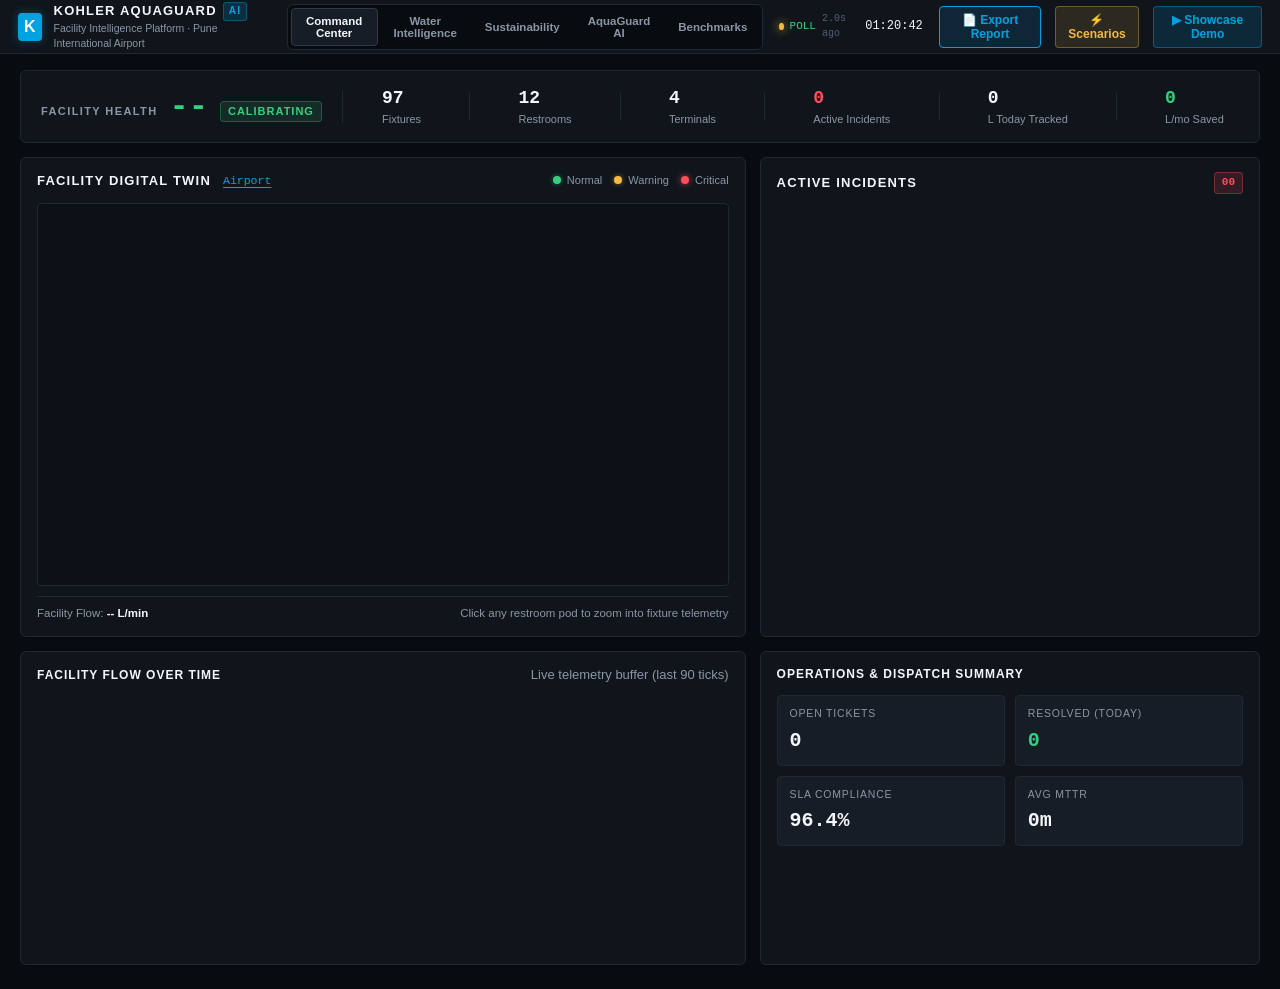
==== commit b0e97a1f: "feat: complete suite with live WebSocket, Demo Showcase HUD, Executive Reports, and MQTT bridge" ====
--- a/ui/index.html
+++ b/ui/index.html
@@ -30,16 +30,18 @@
 
     <!-- Header Right Controls -->
     <div class="header-right">
-      <div class="live-indicator">
-        <span class="pulse-dot"></span>
-        <span class="live-text">LIVE</span>
+      <div class="live-indicator" id="ws-indicator">
+        <span class="pulse-dot" id="ws-dot"></span>
+        <span class="live-text" id="ws-text">LIVE WS</span>
         <span class="telemetry-tick" id="telemetry-tick">0.8s ago</span>
       </div>
       <div class="header-clock" id="live-clock">--:--:--</div>
+      <button class="btn btn-export-report" id="btn-export-report">📄 Export Report</button>
       <button class="btn btn-scenario" id="btn-open-sim">⚡ Scenarios</button>
-      <button class="btn btn-guided-demo" id="btn-guided-demo">▶ Guided Demo</button>
+      <button class="btn btn-guided-demo" id="btn-guided-demo">▶ Showcase Demo</button>
     </div>
   </header>
+
 
   <!-- View 1: Command Center (Default Main Dashboard) -->
   <main class="view-container active" id="view-command-center">
@@ -316,10 +318,14 @@
 
   <!-- View 4: Sustainability & Impact -->
   <main class="view-container" id="view-sustainability">
-    <div class="view-header">
-      <h2>SUSTAINABILITY &amp; ESG IMPACT</h2>
-      <span class="muted">Verified Resource Conservation &amp; Utility Ledger</span>
-    </div>
+    <div class="view-header" style="display:flex;justify-content:space-between;align-items:center;">
+      <div>
+        <h2>SUSTAINABILITY &amp; ESG IMPACT</h2>
+        <span class="muted">Verified Resource Conservation &amp; Utility Ledger</span>
+      </div>
+      <button class="btn btn-primary btn-sm" id="btn-sustain-export">📄 Export Official Audit Brief</button>
+    </div>
+
 
     <section class="sustain-hero-card">
       <div class="sustain-hero-inner">
@@ -541,8 +547,52 @@
     </div>
   </dialog>
 
+  <!-- Interactive Demo Showcase Controller HUD -->
+  <aside class="showcase-hud hidden" id="showcase-hud">
+    <div class="showcase-header">
+      <div style="display:flex;align-items:center;gap:8px;">
+        <span class="showcase-pulse"></span>
+        <span class="showcase-badge">EXECUTIVE DEMO WALKTHROUGH</span>
+      </div>
+      <button class="showcase-close" id="btn-close-showcase">&times;</button>
+    </div>
+    <div class="showcase-progress">
+      <div class="showcase-step-pill active" id="pill-step-1">1. Baseline Peak</div>
+      <div class="showcase-step-pill" id="pill-step-2">2. Anomaly Injection</div>
+      <div class="showcase-step-pill" id="pill-step-3">3. AI Sensor Fusion</div>
+      <div class="showcase-step-pill" id="pill-step-4">4. Closed-Loop Verification</div>
+    </div>
+    <div class="showcase-body">
+      <h4 id="showcase-title">Stage 1: Pune Airport Morning Flight Peak</h4>
+      <p id="showcase-desc">Baseline flight departures (05:00–09:30) driving nominal passenger traffic. All 97 smart fixtures reporting healthy baseline flows.</p>
+    </div>
+    <div class="showcase-controls">
+      <button class="btn btn-ghost btn-sm" id="btn-showcase-prev" disabled>◀ Prev</button>
+      <button class="btn btn-primary btn-sm" id="btn-showcase-next">Next Step ▶</button>
+      <button class="btn btn-scenario btn-sm" id="btn-showcase-autoplay">⚡ Auto-Play (15s)</button>
+    </div>
+  </aside>
+
+  <!-- Executive Audit Report Modal -->
+  <dialog class="enterprise-dialog report-dialog" id="modal-executive-report">
+    <div class="dialog-header">
+      <div style="display:flex;align-items:center;gap:12px;">
+        <span class="badge-ai" style="background:#00A3E0;color:#fff;">OFFICIAL AUDIT</span>
+        <h3>KOHLER SMART FACILITY SUSTAINABILITY &amp; INCIDENT REPORT</h3>
+      </div>
+      <div style="display:flex;align-items:center;gap:8px;">
+        <button class="btn btn-primary btn-sm" id="btn-print-exec-report">🖨️ Print / Save PDF</button>
+        <button class="dialog-close" id="btn-close-exec-report">&times;</button>
+      </div>
+    </div>
+    <div class="dialog-body report-modal-body" id="exec-report-container" style="padding:0;overflow:hidden;">
+      <iframe id="exec-report-iframe" style="width:100%;height:75vh;border:none;background:#080B10;border-radius:0 0 8px 8px;"></iframe>
+    </div>
+  </dialog>
+
   <!-- Toast Stack -->
   <div class="toasts" id="toasts"></div>
+
 
   <!-- Standard Report Modal -->
   <dialog id="modal-report"><div id="modal-report-content"></div></dialog>
--- a/ui/style.css
+++ b/ui/style.css
@@ -1468,3 +1468,149 @@
   .workspace-grid { grid-template-columns: 1fr; }
   .ai-workspace-split { grid-template-columns: 1fr; }
 }
+
+/* --- Complete Suite Additions --- */
+
+.btn-export-report {
+  background: rgba(0, 163, 224, 0.12);
+  border: 1px solid #00A3E0;
+  color: #00A3E0;
+  font-weight: 600;
+  padding: 6px 12px;
+  border-radius: var(--radius-sm);
+  font-size: 12px;
+  cursor: pointer;
+  transition: all 0.2s ease;
+  display: inline-flex;
+  align-items: center;
+  gap: 6px;
+}
+.btn-export-report:hover {
+  background: #00A3E0;
+  color: #FFFFFF;
+}
+
+.report-dialog {
+  max-width: 1100px;
+  width: 92vw;
+}
+
+/* Floating Showcase HUD */
+.showcase-hud {
+  position: fixed;
+  bottom: 24px;
+  left: 50%;
+  transform: translateX(-50%);
+  width: 760px;
+  max-width: 95vw;
+  background: rgba(16, 21, 28, 0.95);
+  backdrop-filter: blur(12px);
+  border: 1px solid #00A3E0;
+  border-radius: 12px;
+  padding: 16px 20px;
+  box-shadow: 0 16px 40px rgba(0, 0, 0, 0.8), 0 0 25px rgba(0, 163, 224, 0.25);
+  z-index: 950;
+  animation: slideUpHUD 0.3s cubic-bezier(0.16, 1, 0.3, 1);
+  display: flex;
+  flex-direction: column;
+  gap: 12px;
+}
+.showcase-hud.hidden {
+  display: none !important;
+}
+
+@keyframes slideUpHUD {
+  from { transform: translate(-50%, 40px); opacity: 0; }
+  to { transform: translate(-50%, 0); opacity: 1; }
+}
+
+.showcase-header {
+  display: flex;
+  justify-content: space-between;
+  align-items: center;
+}
+
+.showcase-badge {
+  font-size: 11px;
+  font-weight: 800;
+  letter-spacing: 0.8px;
+  color: #00A3E0;
+}
+
+.showcase-pulse {
+  width: 8px;
+  height: 8px;
+  background: #00A3E0;
+  border-radius: 50%;
+  box-shadow: 0 0 10px #00A3E0;
+  animation: pulse 1.5s infinite;
+}
+
+.showcase-close {
+  background: transparent;
+  border: none;
+  color: var(--text-secondary);
+  font-size: 18px;
+  cursor: pointer;
+  padding: 0 4px;
+}
+.showcase-close:hover {
+  color: var(--text-primary);
+}
+
+.showcase-progress {
+  display: grid;
+  grid-template-columns: repeat(4, 1fr);
+  gap: 8px;
+}
+
+.showcase-step-pill {
+  padding: 6px 10px;
+  border-radius: 6px;
+  background: var(--panel-base);
+  border: 1px solid var(--border-subtle);
+  font-size: 11px;
+  font-weight: 600;
+  text-align: center;
+  color: var(--text-secondary);
+  transition: all 0.2s ease;
+}
+
+.showcase-step-pill.active {
+  background: rgba(0, 163, 224, 0.15);
+  border-color: #00A3E0;
+  color: #F4F7FA;
+  box-shadow: 0 0 12px rgba(0, 163, 224, 0.3);
+}
+
+.showcase-step-pill.completed {
+  background: rgba(53, 208, 127, 0.1);
+  border-color: #35D07F;
+  color: #35D07F;
+}
+
+.showcase-body h4 {
+  margin: 0 0 4px 0;
+  font-size: 14px;
+  color: var(--text-primary);
+  display: flex;
+  align-items: center;
+  gap: 8px;
+}
+
+.showcase-body p {
+  margin: 0;
+  font-size: 12px;
+  color: var(--text-secondary);
+  line-height: 1.45;
+}
+
+.showcase-controls {
+  display: flex;
+  justify-content: flex-end;
+  align-items: center;
+  gap: 8px;
+  border-top: 1px solid var(--border-subtle);
+  padding-top: 10px;
+}
+
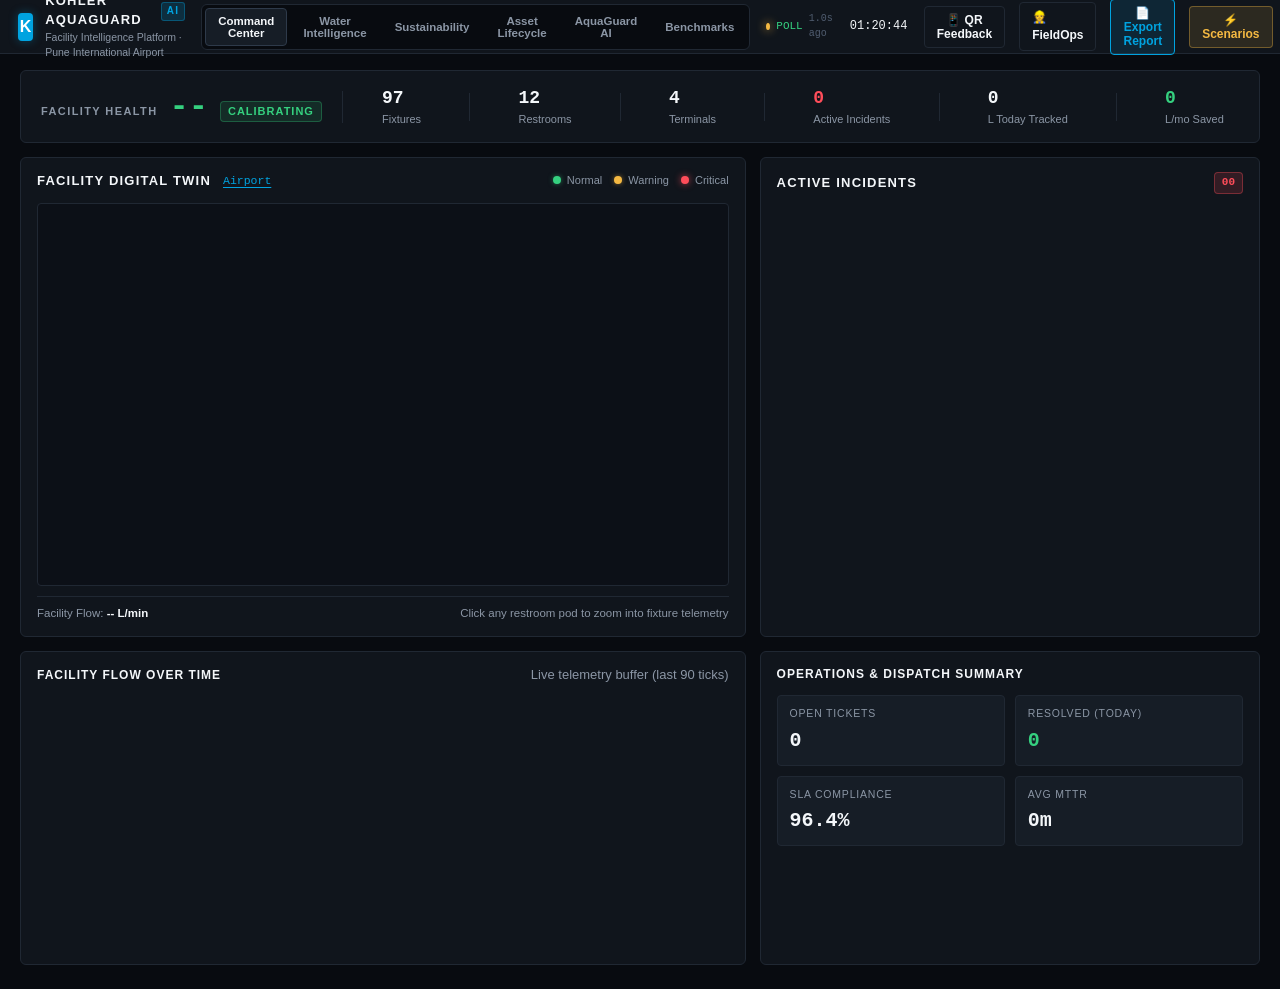
==== commit 1ac18de1: "feat: quad enterprise suite - OEM spares requisition, predictive lifecycle, passenger QR fusion, and" ====
--- a/ui/index.html
+++ b/ui/index.html
@@ -24,6 +24,7 @@
       <button class="nav-tab active" data-view="command_center">Command Center</button>
       <button class="nav-tab" data-view="water_intel">Water Intelligence</button>
       <button class="nav-tab" data-view="sustainability">Sustainability</button>
+      <button class="nav-tab" data-view="lifecycle">Asset Lifecycle</button>
       <button class="nav-tab" data-view="ai_agent">AquaGuard AI</button>
       <button class="nav-tab" data-view="benchmarks">Benchmarks</button>
     </nav>
@@ -36,11 +37,14 @@
         <span class="telemetry-tick" id="telemetry-tick">0.8s ago</span>
       </div>
       <div class="header-clock" id="live-clock">--:--:--</div>
+      <button class="btn btn-ghost btn-sm" id="btn-open-feedback" title="Simulate Passenger QR Feedback">📱 QR Feedback</button>
+      <a href="/mobile" target="_blank" class="btn btn-ghost btn-sm" style="text-decoration:none;display:inline-flex;align-items:center;gap:4px;" title="Open Field Tech Mobile Console">👷 FieldOps</a>
       <button class="btn btn-export-report" id="btn-export-report">📄 Export Report</button>
       <button class="btn btn-scenario" id="btn-open-sim">⚡ Scenarios</button>
       <button class="btn btn-guided-demo" id="btn-guided-demo">▶ Showcase Demo</button>
     </div>
   </header>
+
 
 
   <!-- View 1: Command Center (Default Main Dashboard) -->
@@ -236,8 +240,31 @@
           <div class="ws-ai-narrative" id="ws-diagnosis-text">--</div>
         </div>
 
+        <!-- Genuine Kohler OEM Spares Requisition Card -->
+        <div class="panel" id="ws-oem-spares-panel">
+          <div class="panel-header">
+            <h3>GENUINE KOHLER OEM SPARE</h3>
+            <span class="badge-tag" id="ws-oem-status" style="background:#1B382B;color:#35D07F;">IN STOCK</span>
+          </div>
+          <div class="oem-card-body" style="padding:14px;background:#141A22;border-radius:8px;border:1px solid #202833;">
+            <div style="display:flex;justify-content:space-between;align-items:flex-start;">
+              <div>
+                <div style="font-family:monospace;font-size:13px;font-weight:700;color:#00A3E0;" id="ws-oem-partno">KOHLER-GP1138930</div>
+                <div style="font-size:14px;font-weight:700;margin-top:2px;" id="ws-oem-name">Diaphragm Assembly Repair Kit (Tripoint)</div>
+              </div>
+              <div style="font-family:monospace;font-size:15px;font-weight:800;color:#35D07F;" id="ws-oem-cost">₹1,850</div>
+            </div>
+            <div style="font-size:12px;color:#8B96A5;margin-top:6px;" id="ws-oem-desc">High-durability EPDM rubber diaphragm with integrated brass bypass filter orifice.</div>
+            <div style="display:flex;justify-content:space-between;align-items:center;margin-top:12px;padding-top:10px;border-top:1px solid #1C2430;font-size:11px;">
+              <span style="color:#CBD5E1;">📍 <strong id="ws-oem-depot">T2 Depot Shelf Rack B-04</strong> (<span id="ws-oem-stock">18 in stock</span>)</span>
+              <button class="btn btn-primary btn-sm" id="btn-ws-requisition">📦 1-Click Requisition</button>
+            </div>
+          </div>
+        </div>
+
         <div class="panel">
           <div class="panel-header">
+
             <h3>DISPATCH &amp; SLA MANAGEMENT</h3>
             <span class="sla-badge" id="ws-sla-badge">15 min SLA</span>
           </div>
@@ -371,8 +398,71 @@
     </section>
   </main>
 
-  <!-- View 5: AquaGuard AI Agent (Command Center) -->
+  <!-- View 5: Asset Lifecycle & Predictive Maintenance -->
+  <main class="view-container" id="view-lifecycle">
+    <div class="view-header" style="display:flex;justify-content:space-between;align-items:center;">
+      <div>
+        <h2>ASSET LIFECYCLE &amp; PREDICTIVE DEGRADATION</h2>
+        <span class="muted">Cumulative Solenoid Cycle Wear, Cavitation Acoustics &amp; 7-Day Failure Forecasts</span>
+      </div>
+      <button class="btn btn-primary btn-sm" id="btn-refresh-lifecycle">↺ Refresh Lifecycle Data</button>
+    </div>
+
+    <!-- Predictive Overview Strip -->
+    <div class="kpi-grid" style="display:grid;grid-template-columns:repeat(4, 1fr);gap:16px;margin-bottom:24px;">
+      <div class="panel" style="padding:16px;">
+        <div style="font-size:11px;color:#8B96A5;text-transform:uppercase;">MONITORED ASSETS</div>
+        <div style="font-size:32px;font-weight:800;font-family:monospace;color:#F4F7FA;margin-top:4px;" id="lc-total-assets">97</div>
+        <div style="font-size:12px;color:#8B96A5;">Across 12 airport restrooms</div>
+      </div>
+      <div class="panel" style="padding:16px;">
+        <div style="font-size:11px;color:#8B96A5;text-transform:uppercase;">AVERAGE FLEET WEAR</div>
+        <div style="font-size:32px;font-weight:800;font-family:monospace;color:#00A3E0;margin-top:4px;" id="lc-avg-wear">24.2%</div>
+        <div style="font-size:12px;color:#8B96A5;">Relative to 500k rated cycles</div>
+      </div>
+      <div class="panel" style="padding:16px;">
+        <div style="font-size:11px;color:#8B96A5;text-transform:uppercase;">PREDICTIVE OVERHAUL WATCH</div>
+        <div style="font-size:32px;font-weight:800;font-family:monospace;color:#F5B942;margin-top:4px;" id="lc-watch-count">4</div>
+        <div style="font-size:12px;color:#8B96A5;">Fixtures approaching &gt;70% wear band</div>
+      </div>
+      <div class="panel" style="padding:16px;">
+        <div style="font-size:11px;color:#8B96A5;text-transform:uppercase;">PREVENTIVE SAVINGS AVOIDED</div>
+        <div style="font-size:32px;font-weight:800;font-family:monospace;color:#35D07F;margin-top:4px;" id="lc-savings">₹58,000</div>
+        <div style="font-size:12px;color:#8B96A5;">Emergency downtime &amp; loss avoided</div>
+      </div>
+    </div>
+
+    <!-- Top Vulnerable Assets Table -->
+    <div class="panel" style="margin-bottom:24px;">
+      <div class="panel-header">
+        <h3>TOP VULNERABLE FIXTURES (7-DAY PREDICTIVE OVERHAUL QUEUE)</h3>
+        <span class="badge-tag">Proactive Scheduling</span>
+      </div>
+      <div style="overflow-x:auto;">
+        <table style="width:100%;border-collapse:collapse;font-size:13px;" id="table-lifecycle-assets">
+          <thead>
+            <tr style="border-bottom:1px solid #202833;color:#8B96A5;text-align:left;">
+              <th style="padding:12px;">Fixture ID</th>
+              <th style="padding:12px;">Location</th>
+              <th style="padding:12px;">Category</th>
+              <th style="padding:12px;">Cycles Used / Rating</th>
+              <th style="padding:12px;">Wear %</th>
+              <th style="padding:12px;">Vibration / Cavitation</th>
+              <th style="padding:12px;">7-Day Failure Risk</th>
+              <th style="padding:12px;">Recommended Preventive Action</th>
+            </tr>
+          </thead>
+          <tbody id="lifecycle-tbody">
+            <!-- Dynamic rows -->
+          </tbody>
+        </table>
+      </div>
+    </div>
+  </main>
+
+  <!-- View 6: AquaGuard AI Agent (Command Center) -->
   <main class="view-container" id="view-ai-agent">
+
     <div class="ai-workspace-split">
 
       <!-- Left Column: Agent Chat Interface -->
@@ -590,8 +680,59 @@
     </div>
   </dialog>
 
+  <!-- Passenger QR Feedback Simulation Modal -->
+  <dialog class="enterprise-dialog" id="modal-feedback" style="max-width:540px;">
+    <div class="dialog-header">
+      <div style="display:flex;align-items:center;gap:8px;">
+        <span style="font-size:18px;">📱</span>
+        <h3>PASSENGER QR RESTROOM FEEDBACK</h3>
+      </div>
+      <button class="dialog-close" id="btn-close-feedback">&times;</button>
+    </div>
+    <div class="dialog-body">
+      <p style="font-size:12px;color:#8B96A5;margin-bottom:14px;line-height:1.4;">
+        Simulate an airport traveler scanning the QR code on a restroom door to report a water problem.
+        AquaGuard AI correlates passenger feedback with physical IoT telemetry to boost incident confidence and prioritize dispatch.
+      </p>
+      <form id="form-passenger-feedback" style="display:flex;flex-direction:column;gap:12px;">
+        <div>
+          <label style="font-size:11px;color:#8B96A5;font-weight:700;">RESTROOM LOCATION</label>
+          <select id="fb-restroom" style="width:100%;padding:8px;background:#141A22;border:1px solid #202833;color:#fff;border-radius:6px;margin-top:4px;">
+            <option value="T2-RR-02">Terminal 2 · Restroom T2-RR-02 (Departure Gates)</option>
+            <option value="T1-RR-01">Terminal 1 · Restroom T1-RR-01</option>
+            <option value="T3-RR-01">Terminal 3 · Restroom T3-RR-01</option>
+            <option value="ARR-RR-01">Arrivals Hall · Restroom ARR-RR-01</option>
+          </select>
+        </div>
+        <div>
+          <label style="font-size:11px;color:#8B96A5;font-weight:700;">ISSUE CATEGORY</label>
+          <select id="fb-category" style="width:100%;padding:8px;background:#141A22;border:1px solid #202833;color:#fff;border-radius:6px;margin-top:4px;">
+            <option value="running_toilet">💧 Running Toilet / Continuous Flush Leak</option>
+            <option value="water_leak">⚠️ Water Puddling on Floor</option>
+            <option value="low_pressure">📉 Low Faucet Water Pressure</option>
+            <option value="unclean">🧹 Unclean Restroom / Odor</option>
+            <option value="sensor_dead">🔌 Touchless Sensor Not Responding</option>
+          </select>
+        </div>
+        <div>
+          <label style="font-size:11px;color:#8B96A5;font-weight:700;">STALL OR FIXTURE (OPTIONAL)</label>
+          <input type="text" id="fb-stall" value="Stall 4 / FV-182" style="width:100%;padding:8px;background:#141A22;border:1px solid #202833;color:#fff;border-radius:6px;margin-top:4px;" />
+        </div>
+        <div>
+          <label style="font-size:11px;color:#8B96A5;font-weight:700;">PASSENGER COMMENT</label>
+          <textarea id="fb-comment" rows="2" style="width:100%;padding:8px;background:#141A22;border:1px solid #202833;color:#fff;border-radius:6px;margin-top:4px;">Water has been continuously running in stall 4 for over 15 minutes.</textarea>
+        </div>
+        <div style="display:flex;justify-content:flex-end;gap:8px;margin-top:10px;">
+          <button type="button" class="btn btn-ghost" id="btn-cancel-feedback">Cancel</button>
+          <button type="submit" class="btn btn-primary">📲 Submit &amp; Fuse Telemetry</button>
+        </div>
+      </form>
+    </div>
+  </dialog>
+
   <!-- Toast Stack -->
   <div class="toasts" id="toasts"></div>
+
 
 
   <!-- Standard Report Modal -->
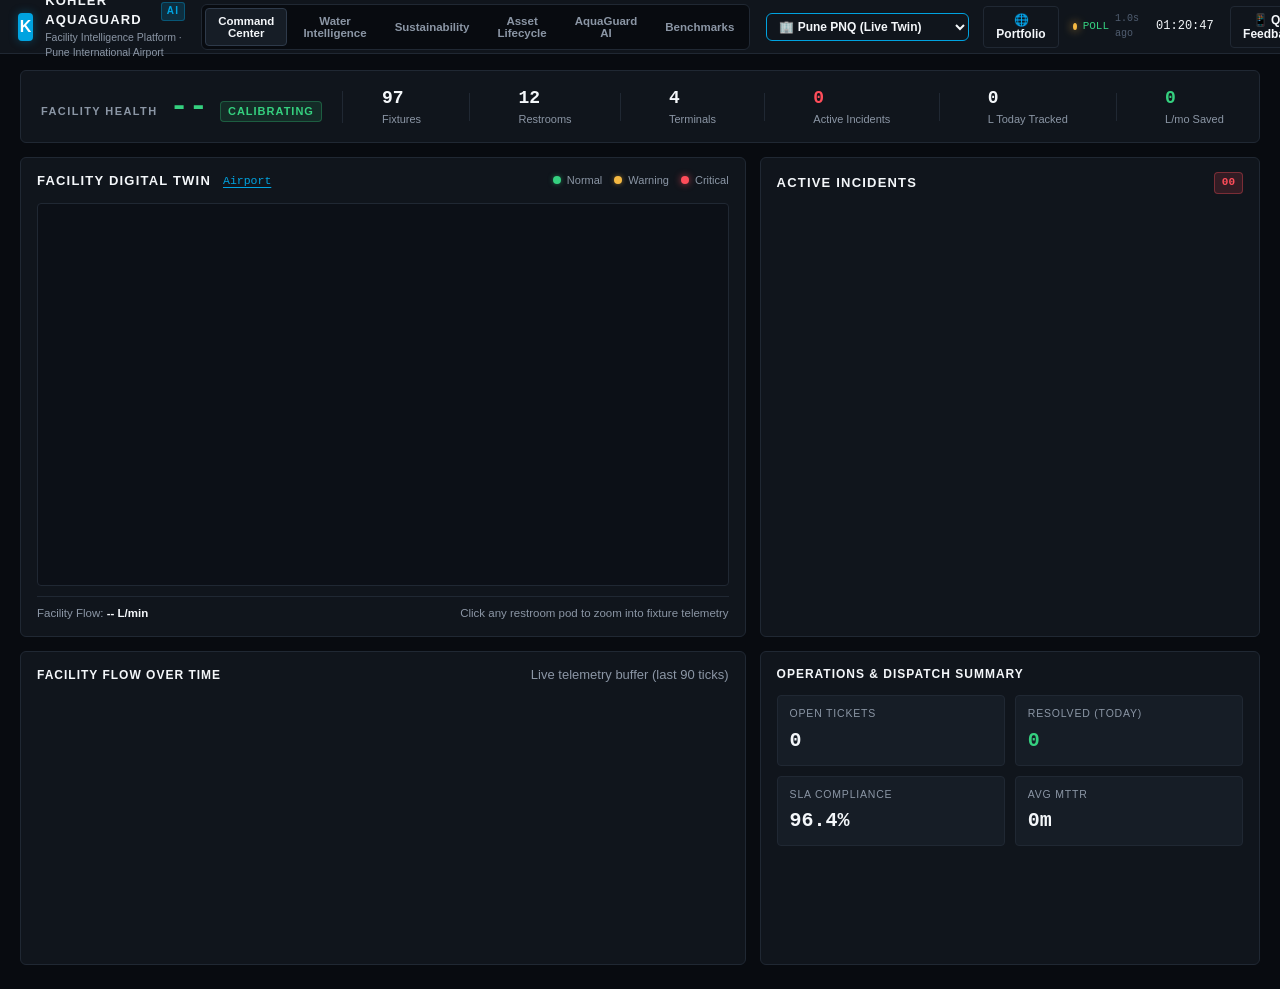
==== commit a11b760a: "feat: complete innovation pack - acoustic hydrophone oscilloscope, multi-airport portfolio, and CAD " ====
--- a/ui/index.html
+++ b/ui/index.html
@@ -31,6 +31,12 @@
 
     <!-- Header Right Controls -->
     <div class="header-right">
+      <select class="airport-select" id="airport-selector" style="background:#10151C;border:1px solid #00A3E0;color:#F4F7FA;padding:5px 8px;border-radius:6px;font-size:12px;font-weight:700;outline:none;cursor:pointer;">
+        <option value="PNQ" selected>🏢 Pune PNQ (Live Twin)</option>
+        <option value="BOM">🏢 Mumbai BOM T2 (184 Fix)</option>
+        <option value="DEL">🏢 Delhi DEL T3 (312 Fix)</option>
+      </select>
+      <button class="btn btn-ghost btn-sm" id="btn-portfolio-modal" title="National Airport Fleet Portfolio">🌐 Portfolio</button>
       <div class="live-indicator" id="ws-indicator">
         <span class="pulse-dot" id="ws-dot"></span>
         <span class="live-text" id="ws-text">LIVE WS</span>
@@ -44,6 +50,7 @@
       <button class="btn btn-guided-demo" id="btn-guided-demo">▶ Showcase Demo</button>
     </div>
   </header>
+
 
 
 
@@ -221,7 +228,114 @@
           </div>
           <div class="ws-loss-cost muted" id="ws-cost-loss">Cost impact: INR 0 / month (Commercial Tariff @ ₹48.50/kL)</div>
         </div>
-      </div>
+
+        <!-- Acoustic Hydrophone & Cavitation Oscilloscope -->
+        <div class="panel">
+          <div class="panel-header">
+            <h3>ACOUSTIC HYDROPHONE &amp; CAVITATION OSCILLOSCOPE</h3>
+            <span class="badge-tag" id="ws-acoustic-timbre" style="background:#1B382B;color:#35D07F;">Laminar Flow</span>
+          </div>
+          <div style="padding:10px;background:#080B10;border-radius:8px;border:1px solid #1C2430;margin-bottom:8px;">
+            <canvas id="acoustic-oscilloscope-canvas" width="480" height="90" style="width:100%;height:90px;background:#080B10;display:block;border-radius:4px;"></canvas>
+          </div>
+          <div style="display:flex;justify-content:space-between;align-items:center;font-size:12px;">
+            <div style="display:flex;gap:12px;font-family:monospace;">
+              <span>Fund: <strong id="ws-audio-freq" style="color:#00A3E0;">420 Hz</strong></span>
+              <span>THD: <strong id="ws-audio-thd" style="color:#F5B942;">2.1%</strong></span>
+              <span>Flutter: <strong id="ws-audio-flutter" style="color:#FF4D5A;">0.0 Hz</strong></span>
+            </div>
+            <button class="btn btn-primary btn-sm" id="btn-toggle-hydrophone" style="display:inline-flex;align-items:center;gap:6px;">
+              🔊 Listen to Audio
+            </button>
+          </div>
+        </div>
+
+        <!-- Interactive Kohler Tripoint Flushometer Exploded Schematics -->
+        <div class="panel">
+          <div class="panel-header">
+            <h3>KOHLER K-10673 TRIPOINT ARCHITECTURAL SCHEMATIC</h3>
+            <span class="badge-tag">Exploded CAD View</span>
+          </div>
+          <div style="padding:10px;background:#080B10;border-radius:8px;border:1px solid #1C2430;overflow:hidden;">
+            <svg id="svg-exploded-schematic" viewBox="0 0 480 180" width="100%" height="160" style="display:block;">
+              <defs>
+                <linearGradient id="brassGrad" x1="0%" y1="0%" x2="100%" y2="100%">
+                  <stop offset="0%" stop-color="#D4AF37"/>
+                  <stop offset="100%" stop-color="#8B7326"/>
+                </linearGradient>
+                <linearGradient id="rubberGrad" x1="0%" y1="0%" x2="0%" y2="100%">
+                  <stop offset="0%" stop-color="#334155"/>
+                  <stop offset="100%" stop-color="#0F172A"/>
+                </linearGradient>
+                <linearGradient id="solenoidGrad" x1="0%" y1="0%" x2="100%" y2="0%">
+                  <stop offset="0%" stop-color="#1E293B"/>
+                  <stop offset="50%" stop-color="#475569"/>
+                  <stop offset="100%" stop-color="#0F172A"/>
+                </linearGradient>
+              </defs>
+
+              <!-- Part 1: Cast Brass Main Valve Body -->
+              <g id="schematic-part-body" style="cursor:pointer;">
+                <rect x="20" y="55" width="90" height="75" rx="6" fill="url(#brassGrad)" stroke="#EAB308" stroke-width="1.5"/>
+                <rect x="35" y="130" width="60" height="25" fill="#A16207" stroke="#CA8A04" stroke-width="1"/>
+                <text x="65" y="98" fill="#FFFFFF" font-size="10" font-weight="700" text-anchor="middle">Brass Body</text>
+                <text x="65" y="112" fill="#FEF08A" font-size="8" text-anchor="middle">K-10673-BODY</text>
+              </g>
+
+              <!-- Explosion Connector Line -->
+              <line x1="110" y1="92" x2="135" y2="92" stroke="#00A3E0" stroke-width="1.5" stroke-dasharray="3,3"/>
+
+              <!-- Part 2: Tripoint EPDM Diaphragm Assembly (Key Leak Component) -->
+              <g id="schematic-part-diaphragm" style="cursor:pointer;transition:all 0.3s ease;">
+                <circle cx="165" cy="92" r="30" fill="url(#rubberGrad)" stroke="#00A3E0" stroke-width="2"/>
+                <circle cx="165" cy="92" r="14" fill="#0284C7" stroke="#38BDF8" stroke-width="1"/>
+                <circle cx="165" cy="92" r="4" fill="#FEF08A"/>
+                <text x="165" y="138" fill="#CBD5E1" font-size="10" font-weight="700" text-anchor="middle">EPDM Diaphragm</text>
+                <text x="165" y="150" fill="#38BDF8" font-size="8" text-anchor="middle">GP1138930</text>
+              </g>
+
+              <!-- Explosion Connector Line -->
+              <line x1="195" y1="92" x2="225" y2="92" stroke="#00A3E0" stroke-width="1.5" stroke-dasharray="3,3"/>
+
+              <!-- Part 3: 24V Pulse Solenoid Actuator -->
+              <g id="schematic-part-solenoid" style="cursor:pointer;transition:all 0.3s ease;">
+                <rect x="225" y="65" width="70" height="54" rx="4" fill="url(#solenoidGrad)" stroke="#64748B" stroke-width="1.5"/>
+                <rect x="240" y="55" width="40" height="10" fill="#B45309" stroke="#D97706"/>
+                <text x="260" y="94" fill="#FFFFFF" font-size="10" font-weight="700" text-anchor="middle">24V Solenoid</text>
+                <text x="260" y="106" fill="#94A3B8" font-size="8" text-anchor="middle">10673-SOL</text>
+              </g>
+
+              <!-- Explosion Connector Line -->
+              <line x1="295" y1="92" x2="325" y2="92" stroke="#00A3E0" stroke-width="1.5" stroke-dasharray="3,3"/>
+
+              <!-- Part 4: Dynamic Pressure Regulator -->
+              <g id="schematic-part-regulator" style="cursor:pointer;">
+                <circle cx="355" cy="92" r="24" fill="#334155" stroke="#94A3B8" stroke-width="1.5"/>
+                <polygon points="355,75 365,95 345,95" fill="#E2E8F0"/>
+                <text x="355" y="132" fill="#CBD5E1" font-size="10" font-weight="700" text-anchor="middle">Regulator</text>
+                <text x="355" y="144" fill="#94A3B8" font-size="8" text-anchor="middle">GP1044432</text>
+              </g>
+
+              <!-- Explosion Connector Line -->
+              <line x1="380" y1="92" x2="405" y2="92" stroke="#00A3E0" stroke-width="1.5" stroke-dasharray="3,3"/>
+
+              <!-- Part 5: Optical Sensor Eye Module -->
+              <g id="schematic-part-sensor" style="cursor:pointer;">
+                <rect x="405" y="68" width="55" height="48" rx="6" fill="#090D14" stroke="#0284C7" stroke-width="1.5"/>
+                <circle cx="422" cy="92" r="6" fill="#00A3E0"/>
+                <circle cx="442" cy="92" r="6" fill="#00A3E0"/>
+                <text x="432" y="132" fill="#CBD5E1" font-size="10" font-weight="700" text-anchor="middle">Sensor Eye</text>
+                <text x="432" y="144" fill="#38BDF8" font-size="8" text-anchor="middle">K-13688</text>
+              </g>
+            </svg>
+            <div id="schematic-fault-callout" style="font-size:11px;color:#FF4D5A;font-weight:700;margin-top:6px;display:flex;align-items:center;gap:6px;">
+              <span>⚠️ FAULT IDENTIFIED:</span>
+              <span id="schematic-fault-text" style="color:#F4F7FA;">EPDM Diaphragm Tear — Bypass Orifice Blowout</span>
+            </div>
+          </div>
+        </div>
+      </div>
+
 
       <!-- Right Column: AI Sensor Fusion, Root Cause, Dispatch, and Closed-Loop Verification -->
       <div class="ws-col">
@@ -730,8 +844,68 @@
     </div>
   </dialog>
 
+  <!-- Multi-Airport Portfolio Modal -->
+  <dialog class="enterprise-dialog report-dialog" id="modal-portfolio">
+    <div class="dialog-header">
+      <div style="display:flex;align-items:center;gap:12px;">
+        <span class="badge-ai" style="background:#00A3E0;color:#fff;">NATIONAL FLEET</span>
+        <h3>KOHLER SMART AIRPORT PORTFOLIO &amp; SUSTAINABILITY BENCHMARK</h3>
+      </div>
+      <button class="dialog-close" id="btn-close-portfolio">&times;</button>
+    </div>
+    <div class="dialog-body" style="padding:20px;">
+      <!-- Portfolio Summary Cards -->
+      <div style="display:grid;grid-template-columns:repeat(4, 1fr);gap:14px;margin-bottom:20px;">
+        <div class="card" style="padding:14px;background:#141A22;border:1px solid #202833;border-radius:8px;">
+          <div style="font-size:11px;color:#8B96A5;text-transform:uppercase;">TOTAL FIXTURES</div>
+          <div style="font-size:26px;font-weight:800;font-family:monospace;color:#F4F7FA;margin-top:4px;" id="port-total-fixtures">593</div>
+          <div style="font-size:11px;color:#8B96A5;">Across 3 major aviation hubs</div>
+        </div>
+        <div class="card" style="padding:14px;background:#141A22;border:1px solid #202833;border-radius:8px;">
+          <div style="font-size:11px;color:#8B96A5;text-transform:uppercase;">DAILY WATER CONSERVED</div>
+          <div style="font-size:26px;font-weight:800;font-family:monospace;color:#35D07F;margin-top:4px;" id="port-daily-saved">260,900 L</div>
+          <div style="font-size:11px;color:#8B96A5;">Consolidated physical conservation</div>
+        </div>
+        <div class="card" style="padding:14px;background:#141A22;border:1px solid #202833;border-radius:8px;">
+          <div style="font-size:11px;color:#8B96A5;text-transform:uppercase;">MONTHLY TARIFF SAVED</div>
+          <div style="font-size:26px;font-weight:800;font-family:monospace;color:#00A3E0;margin-top:4px;" id="port-monthly-cost">₹3,522,150</div>
+          <div style="font-size:11px;color:#8B96A5;">Commercial water avoidance</div>
+        </div>
+        <div class="card" style="padding:14px;background:#141A22;border:1px solid #202833;border-radius:8px;">
+          <div style="font-size:11px;color:#8B96A5;text-transform:uppercase;">PORTFOLIO HEALTH</div>
+          <div style="font-size:26px;font-weight:800;font-family:monospace;color:#35D07F;margin-top:4px;" id="port-avg-health">92.7</div>
+          <div style="font-size:11px;color:#8B96A5;">Average composite rating</div>
+        </div>
+      </div>
+
+      <!-- Airport Comparison Table -->
+      <div class="card" style="padding:16px;background:#141A22;border:1px solid #202833;border-radius:8px;">
+        <div style="font-size:12px;font-weight:700;color:#8B96A5;text-transform:uppercase;margin-bottom:12px;">NATIONAL AIRPORT FLEET RANKING &amp; STATUS</div>
+        <table style="width:100%;border-collapse:collapse;font-size:13px;">
+          <thead>
+            <tr style="border-bottom:1px solid #202833;color:#8B96A5;text-align:left;">
+              <th style="padding:10px;">Rank</th>
+              <th style="padding:10px;">Airport Facility</th>
+              <th style="padding:10px;">Terminal Focus</th>
+              <th style="padding:10px;">Fixtures</th>
+              <th style="padding:10px;">Daily Pax</th>
+              <th style="padding:10px;">Health Index</th>
+              <th style="padding:10px;">Water Saved / Day</th>
+              <th style="padding:10px;">SLA Met</th>
+              <th style="padding:10px;">Twin Status</th>
+            </tr>
+          </thead>
+          <tbody id="port-table-body">
+            <!-- Dynamic rows -->
+          </tbody>
+        </table>
+      </div>
+    </div>
+  </dialog>
+
   <!-- Toast Stack -->
   <div class="toasts" id="toasts"></div>
+
 
 
 
--- a/ui/style.css
+++ b/ui/style.css
@@ -1614,3 +1614,48 @@
   padding-top: 10px;
 }
 
+/* ==========================================================================
+   Complete Innovation Pack: Exploded Schematics, Hydrophone, & Portfolio
+   ========================================================================== */
+@keyframes faultPulse {
+  0% { filter: drop-shadow(0 0 3px #FF4D5A); }
+  50% { filter: drop-shadow(0 0 16px #FF4D5A); }
+  100% { filter: drop-shadow(0 0 3px #FF4D5A); }
+}
+
+.schematic-fault-active {
+  animation: faultPulse 1.2s infinite ease-in-out !important;
+}
+
+.schematic-part {
+  transition: transform 0.25s ease, filter 0.25s ease;
+  cursor: pointer;
+}
+
+.schematic-part:hover {
+  filter: brightness(1.25) drop-shadow(0 0 8px rgba(0, 163, 224, 0.6));
+}
+
+#svg-exploded-schematic {
+  user-select: none;
+}
+
+#modal-portfolio table th {
+  border-bottom: 1px solid #202833;
+  padding: 10px;
+  font-weight: 700;
+  font-size: 11px;
+  text-transform: uppercase;
+  letter-spacing: 0.5px;
+}
+
+#modal-portfolio table td {
+  padding: 12px 10px;
+  border-bottom: 1px solid rgba(255, 255, 255, 0.04);
+}
+
+#modal-portfolio table tr:hover td {
+  background: rgba(0, 163, 224, 0.06);
+}
+
+
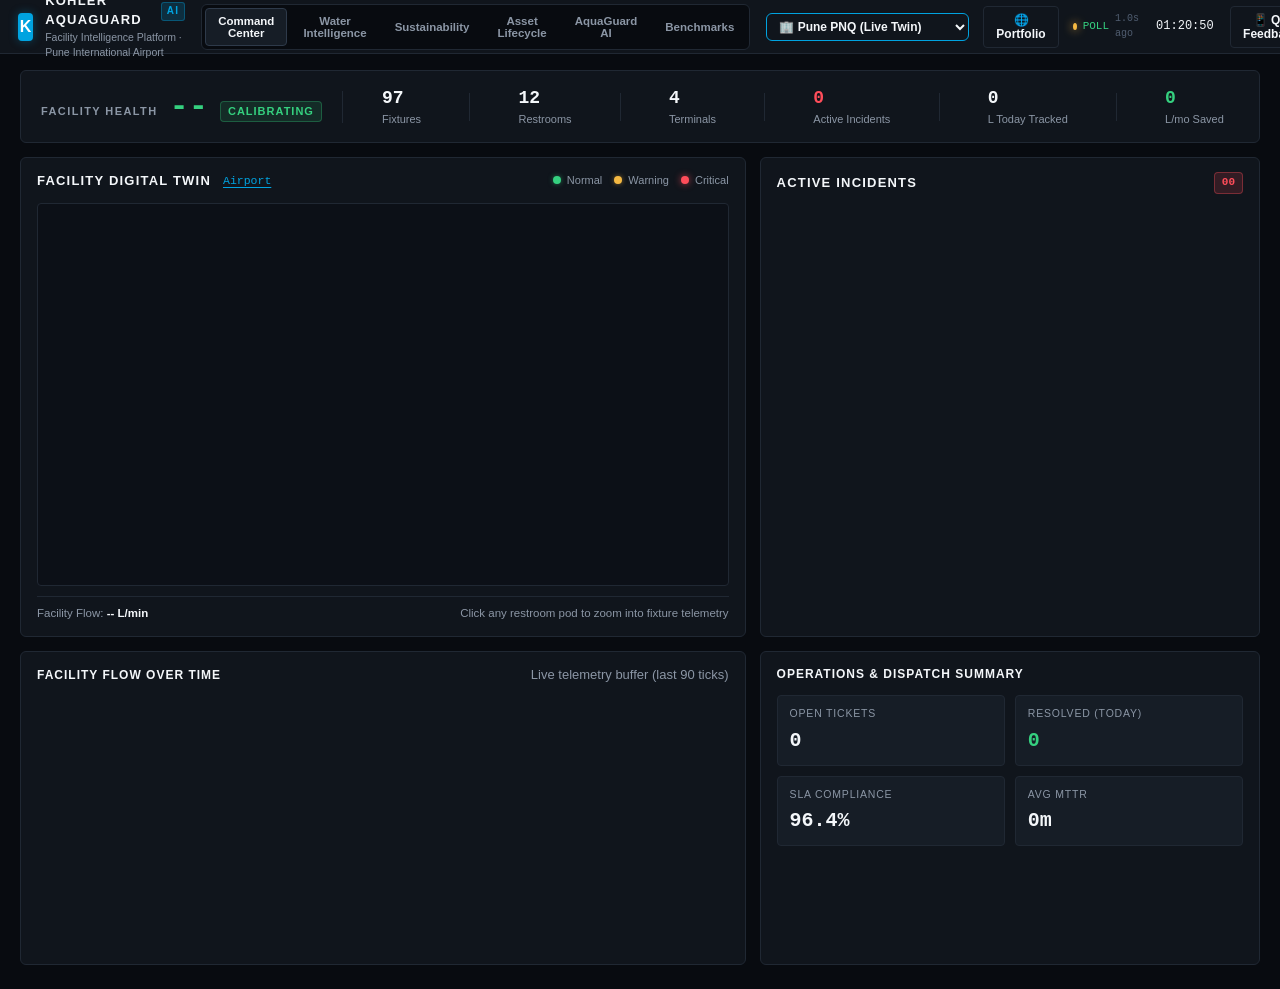
==== commit 48cc1851: "feat: complete ESG carbon nexus, LEED scorecard, What-If stress simulator, and CMMS work orders" ====
--- a/ui/index.html
+++ b/ui/index.html
@@ -371,7 +371,10 @@
             <div style="font-size:12px;color:#8B96A5;margin-top:6px;" id="ws-oem-desc">High-durability EPDM rubber diaphragm with integrated brass bypass filter orifice.</div>
             <div style="display:flex;justify-content:space-between;align-items:center;margin-top:12px;padding-top:10px;border-top:1px solid #1C2430;font-size:11px;">
               <span style="color:#CBD5E1;">📍 <strong id="ws-oem-depot">T2 Depot Shelf Rack B-04</strong> (<span id="ws-oem-stock">18 in stock</span>)</span>
-              <button class="btn btn-primary btn-sm" id="btn-ws-requisition">📦 1-Click Requisition</button>
+              <div style="display:flex;gap:8px;">
+                <button class="btn btn-ghost btn-sm" id="btn-ws-cmms-wo" title="Generate IBM Maximo / SAP PM Work Order">🖨️ CMMS Work Order</button>
+                <button class="btn btn-primary btn-sm" id="btn-ws-requisition">📦 1-Click Requisition</button>
+              </div>
             </div>
           </div>
         </div>
@@ -462,43 +465,141 @@
     <div class="view-header" style="display:flex;justify-content:space-between;align-items:center;">
       <div>
         <h2>SUSTAINABILITY &amp; ESG IMPACT</h2>
-        <span class="muted">Verified Resource Conservation &amp; Utility Ledger</span>
-      </div>
-      <button class="btn btn-primary btn-sm" id="btn-sustain-export">📄 Export Official Audit Brief</button>
-    </div>
-
-
+        <span class="muted">Verified Resource Conservation, Scope 2/3 Carbon Accounting &amp; What-If Scenario Modeling</span>
+      </div>
+      <div style="display:flex;gap:8px;">
+        <button class="btn btn-ghost btn-sm" id="btn-view-esg-cert" style="border-color:#00A3E0;color:#00A3E0;">📜 Digital ESG Certificate</button>
+        <button class="btn btn-primary btn-sm" id="btn-sustain-export">📄 Export Official Audit Brief</button>
+      </div>
+    </div>
+
+    <!-- Hero Card -->
     <section class="sustain-hero-card">
       <div class="sustain-hero-inner">
-        <div class="sustain-hero-label">VERIFIED WATER SAVED THIS MONTH</div>
-        <div class="sustain-hero-val" id="sustain-hero-val">0</div>
+        <div class="sustain-hero-label">VERIFIED WATER CONSERVED THIS MONTH</div>
+        <div class="sustain-hero-val" id="sustain-hero-val">142,500</div>
         <div class="sustain-hero-unit">LITERS OF WATER CONSERVED</div>
         <div class="sustain-hero-divider"></div>
         <div class="sustain-hero-meta">
-          <span class="good-color">12.4% reduction</span> vs unmanaged airport baseline · <span id="sustain-hero-cost">INR 0</span> commercial tariff avoided
+          <span class="good-color">46.8% reduction</span> vs unmanaged airport baseline · <span id="sustain-hero-cost">₹6,911.25</span> commercial tariff avoided
         </div>
       </div>
     </section>
 
-    <section class="sustain-metrics-grid">
-      <div class="panel">
-        <div class="panel-header"><h3>HOUSEHOLD EQUIVALENCY</h3></div>
-        <div class="sustain-stat-num" id="sustain-households">0</div>
-        <div class="muted">Household-days of drinking water (at 150 L/day avg)</div>
-      </div>
-
-      <div class="panel">
-        <div class="panel-header"><h3>CARBON &amp; PUMPING ENERGY</h3></div>
-        <div class="sustain-stat-num" id="sustain-energy">0 kWh</div>
-        <div class="muted">Grid energy saved by avoiding municipal booster pumping</div>
-      </div>
-
-      <div class="panel">
-        <div class="panel-header"><h3>CLOSED-LOOP RESOLUTION EFFICIENCY</h3></div>
-        <div class="sustain-stat-num good-color" id="sustain-efficiency">96.4%</div>
-        <div class="muted">Incidents verified back to zero-leak baseline</div>
-      </div>
-    </section>
+    <!-- Scope 2/3 GHG Carbon & Energy Nexus -->
+    <div class="panel" style="margin-bottom:16px;">
+      <div class="panel-header">
+        <h3>SCOPE 2/3 GHG CARBON &amp; WATER-ENERGY NEXUS (CEA INDIA COMPLIANT)</h3>
+        <span class="badge-tag" style="background:#1B382B;color:#35D07F;">GHG Protocol Verified</span>
+      </div>
+      <div style="display:grid;grid-template-columns:repeat(4, 1fr);gap:12px;padding:14px;">
+        <div class="stat-box" style="background:#0C1017;padding:12px;">
+          <div class="stat-lbl">GHG CARBON AVOIDED</div>
+          <div class="stat-val" style="color:#35D07F;font-size:22px;" id="esg-co2-val">212.7 kg</div>
+          <div style="font-size:11px;color:#8B96A5;margin-top:4px;">CO₂e municipal pumping offset</div>
+        </div>
+        <div class="stat-box" style="background:#0C1017;padding:12px;">
+          <div class="stat-lbl">GRID ENERGY SAVED</div>
+          <div class="stat-val" style="color:#00A3E0;font-size:22px;" id="esg-kwh-val">259.4 kWh</div>
+          <div style="font-size:11px;color:#8B96A5;margin-top:4px;">Booster pumps &amp; chlorination</div>
+        </div>
+        <div class="stat-box" style="background:#0C1017;padding:12px;">
+          <div class="stat-lbl">ATMOSPHERIC ABSORPTION</div>
+          <div class="stat-val" style="color:#F5B942;font-size:22px;" id="esg-trees-val">117</div>
+          <div style="font-size:11px;color:#8B96A5;margin-top:4px;">Tree-months equivalent carbon</div>
+        </div>
+        <div class="stat-box" style="background:#0C1017;padding:12px;">
+          <div class="stat-lbl">TANKER TRUCKS AVOIDED</div>
+          <div class="stat-val" style="color:#F4F7FA;font-size:22px;" id="esg-tankers-val">11.9</div>
+          <div style="font-size:11px;color:#8B96A5;margin-top:4px;">12,000-liter tankers eliminated</div>
+        </div>
+      </div>
+    </div>
+
+    <!-- LEED v4.1 & IGBC Green Airport Rating Scorecard -->
+    <div class="panel" style="margin-bottom:16px;">
+      <div class="panel-header">
+        <h3>LEED v4.1 O+M &amp; IGBC GREEN AIRPORT WATER RATING SCORECARD</h3>
+        <span class="badge-good" style="background:#00A3E0;color:#fff;padding:3px 8px;border-radius:4px;" id="leed-composite-badge">LEED PLATINUM TIER (92/100 PTS)</span>
+      </div>
+      <div style="padding:14px;display:grid;grid-template-columns:repeat(3, 1fr);gap:14px;">
+        <div style="background:#0C1017;padding:12px;border:1px solid #202833;border-radius:6px;">
+          <div style="display:flex;justify-content:space-between;align-items:center;">
+            <strong style="font-size:12px;color:#F4F7FA;">WE Prerequisite 1</strong>
+            <span class="badge-good" style="background:#1B382B;color:#35D07F;font-size:10px;padding:2px 6px;">COMPLIANT</span>
+          </div>
+          <div style="font-size:11px;color:#8B96A5;margin-top:4px;">Indoor Water Use Reduction (&gt;20% baseline). Current: <strong>46.8%</strong></div>
+        </div>
+        <div style="background:#0C1017;padding:12px;border:1px solid #202833;border-radius:6px;">
+          <div style="display:flex;justify-content:space-between;align-items:center;">
+            <strong style="font-size:12px;color:#F4F7FA;">WE Credit 1: Indoor Water</strong>
+            <span style="font-family:monospace;font-weight:800;color:#35D07F;font-size:12px;">5 / 6 PTS</span>
+          </div>
+          <div style="font-size:11px;color:#8B96A5;margin-top:4px;">Achieved 46.8% fixture efficiency via Kohler Tripoint flushometers.</div>
+        </div>
+        <div style="background:#0C1017;padding:12px;border:1px solid #202833;border-radius:6px;">
+          <div style="display:flex;justify-content:space-between;align-items:center;">
+            <strong style="font-size:12px;color:#F4F7FA;">WE Credit 2: Sub-metering</strong>
+            <span style="font-family:monospace;font-weight:800;color:#00A3E0;font-size:12px;">2 / 2 PTS</span>
+          </div>
+          <div style="font-size:11px;color:#8B96A5;margin-top:4px;">100% fixture sub-metering and real-time cavitation hydrophone telemetry.</div>
+        </div>
+      </div>
+    </div>
+
+    <!-- Interactive What-If Scenario & Tariff Stress-Testing Lab -->
+    <div class="panel" style="margin-bottom:16px;">
+      <div class="panel-header">
+        <h3>INTERACTIVE WHAT-IF SCENARIO &amp; TARIFF STRESS-TESTING LAB</h3>
+        <span class="badge-tag">Dynamic Financial &amp; Environmental Modeling</span>
+      </div>
+      <div style="padding:16px;display:grid;grid-template-columns:1.2fr 1fr;gap:20px;">
+        <!-- Sliders Column -->
+        <div style="display:flex;flex-direction:column;gap:14px;background:#0C1017;padding:14px;border-radius:6px;border:1px solid #202833;">
+          <div>
+            <div style="display:flex;justify-content:space-between;font-size:12px;margin-bottom:4px;">
+              <span style="color:#CBD5E1;">Municipal Water Tariff (Pune PMC / MIDC):</span>
+              <strong style="font-family:monospace;color:#00A3E0;" id="lbl-slider-tariff">₹48.50 / kL</strong>
+            </div>
+            <input type="range" id="slider-sim-tariff" min="20" max="120" value="48.50" step="0.5" style="width:100%;accent-color:#00A3E0;cursor:pointer;">
+          </div>
+          <div>
+            <div style="display:flex;justify-content:space-between;font-size:12px;margin-bottom:4px;">
+              <span style="color:#CBD5E1;">Annual Passenger Traffic Growth:</span>
+              <strong style="font-family:monospace;color:#35D07F;" id="lbl-slider-pax">+0% Peak Pax</strong>
+            </div>
+            <input type="range" id="slider-sim-pax" min="-30" max="80" value="0" step="5" style="width:100%;accent-color:#35D07F;cursor:pointer;">
+          </div>
+          <div>
+            <div style="display:flex;justify-content:space-between;font-size:12px;margin-bottom:4px;">
+              <span style="color:#CBD5E1;">Kohler Sensor Retrofit Fleet Coverage:</span>
+              <strong style="font-family:monospace;color:#F5B942;" id="lbl-slider-retrofit">100% (97 Fixtures)</strong>
+            </div>
+            <input type="range" id="slider-sim-retrofit" min="20" max="100" value="100" step="10" style="width:100%;accent-color:#F5B942;cursor:pointer;">
+          </div>
+        </div>
+
+        <!-- Projected Outputs Column -->
+        <div style="display:grid;grid-template-columns:1fr 1fr;gap:10px;">
+          <div class="stat-box" style="background:#0C1017;padding:10px;">
+            <div class="stat-lbl">12-MO WATER CONSERVED</div>
+            <div class="stat-val" style="color:#00A3E0;font-size:18px;" id="sim-out-liters">1,710,000 L</div>
+          </div>
+          <div class="stat-box" style="background:#0C1017;padding:10px;">
+            <div class="stat-lbl">12-MO OPEX AVOIDANCE</div>
+            <div class="stat-val" style="color:#35D07F;font-size:18px;" id="sim-out-cost">₹82,935</div>
+          </div>
+          <div class="stat-box" style="background:#0C1017;padding:10px;">
+            <div class="stat-lbl">ANNUAL CARBON AVOIDED</div>
+            <div class="stat-val" style="color:#35D07F;font-size:18px;" id="sim-out-co2">2.55 MT</div>
+          </div>
+          <div class="stat-box" style="background:#0C1017;padding:10px;">
+            <div class="stat-lbl">PAYBACK HORIZON</div>
+            <div class="stat-val" style="color:#F5B942;font-size:18px;" id="sim-out-payback">4.8 Mos</div>
+          </div>
+        </div>
+      </div>
+    </div>
 
     <!-- Verified Audit Ledger -->
     <section class="panel">
@@ -903,11 +1004,153 @@
     </div>
   </dialog>
 
-  <!-- Toast Stack -->
-  <div class="toasts" id="toasts"></div>
-
-
-
+  <!-- CMMS IBM Maximo / SAP PM Work Order Modal -->
+  <dialog class="enterprise-dialog report-dialog" id="modal-cmms-wo" style="max-width:720px;">
+    <div class="dialog-header">
+      <div style="display:flex;align-items:center;gap:12px;">
+        <span class="badge-ai" style="background:#00A3E0;color:#fff;">CMMS GATEWAY</span>
+        <h3>IBM MAXIMO / SAP PLANT MAINTENANCE WORK ORDER</h3>
+      </div>
+      <button class="dialog-close" id="btn-close-cmms-wo">&times;</button>
+    </div>
+    <div class="dialog-body" style="padding:20px;">
+      <!-- Printable Job Card Container -->
+      <div id="cmms-card-content" style="background:#0C1017;border:1px solid #202833;border-radius:8px;padding:20px;font-family:'Segoe UI',sans-serif;">
+        <!-- Top Metadata Bar -->
+        <div style="display:flex;justify-content:space-between;border-bottom:2px solid #00A3E0;padding-bottom:12px;margin-bottom:16px;">
+          <div>
+            <div style="font-size:18px;font-weight:800;color:#F4F7FA;" id="cmms-wo-title">WORK ORDER: WO-2026-00182</div>
+            <div style="font-size:11px;color:#8B96A5;" id="cmms-source">System Source: IBM Maximo Asset Management Enterprise v7.6.1</div>
+          </div>
+          <div style="text-align:right;">
+            <div style="font-family:monospace;font-size:14px;font-weight:800;color:#35D07F;" id="cmms-status">STATUS: APPROVED_DISPATCHED</div>
+            <div style="font-family:monospace;font-size:11px;color:#8B96A5;" id="cmms-created-at">2026-09-20 22:50 UTC</div>
+          </div>
+        </div>
+
+        <!-- Asset & Location Specs Grid -->
+        <div style="display:grid;grid-template-columns:1fr 1fr;gap:12px;margin-bottom:16px;font-size:12px;">
+          <div style="background:#141A22;padding:10px;border-radius:6px;border:1px solid #202833;">
+            <div style="color:#8B96A5;font-size:10px;text-transform:uppercase;">Asset Tag &amp; Description</div>
+            <div style="font-weight:700;color:#00A3E0;margin-top:2px;" id="cmms-asset-tag">KOHLER-FV-182</div>
+            <div style="color:#CBD5E1;font-size:11px;" id="cmms-equip-desc">Kohler Tripoint K-10673 Architectural Flushometer</div>
+          </div>
+          <div style="background:#141A22;padding:10px;border-radius:6px;border:1px solid #202833;">
+            <div style="color:#8B96A5;font-size:10px;text-transform:uppercase;">Functional Location &amp; Stall</div>
+            <div style="font-weight:700;color:#F4F7FA;margin-top:2px;" id="cmms-func-loc">PNQ-T2-R14-STALL-03</div>
+            <div style="color:#CBD5E1;font-size:11px;" id="cmms-craft">Craft: Certified Mechanical Plumbing (Level 2)</div>
+          </div>
+          <div style="background:#141A22;padding:10px;border-radius:6px;border:1px solid #202833;">
+            <div style="color:#8B96A5;font-size:10px;text-transform:uppercase;">Diagnosed Root Cause</div>
+            <div style="font-weight:700;color:#FF4D5A;margin-top:2px;" id="cmms-root-cause">EPDM Diaphragm Tear — Bypass Orifice Blowout</div>
+            <div style="color:#8B96A5;font-size:11px;">Target Completion: 15 min SLA</div>
+          </div>
+          <div style="background:#141A22;padding:10px;border-radius:6px;border:1px solid #202833;">
+            <div style="color:#8B96A5;font-size:10px;text-transform:uppercase;">Required Kohler OEM Spare</div>
+            <div style="font-weight:700;color:#35D07F;margin-top:2px;" id="cmms-part-no">KOHLER-GP1138930</div>
+            <div style="color:#CBD5E1;font-size:11px;" id="cmms-part-shelf">Depot Shelf B-04 (1 Unit Reserved)</div>
+          </div>
+        </div>
+
+        <!-- Safety Protocol -->
+        <div style="background:rgba(245, 185, 66, 0.1);border:1px solid rgba(245, 185, 66, 0.3);border-radius:6px;padding:10px 14px;margin-bottom:16px;">
+          <div style="font-size:11px;font-weight:700;color:#F5B942;">⚠️ SAFETY PROTOCOL / LOTO MANDATE:</div>
+          <div style="font-size:11px;color:#CBD5E1;margin-top:2px;" id="cmms-safety">Level 2 Domestic Water System Lockout / Tagout (LOTO) · Isolate upstream stopcock before servicing flange.</div>
+        </div>
+
+        <!-- Job Plan Steps -->
+        <div style="margin-bottom:16px;">
+          <div style="font-size:12px;font-weight:700;color:#8B96A5;text-transform:uppercase;margin-bottom:8px;">Standard Kohler Maintenance Job Plan</div>
+          <div id="cmms-job-steps" style="display:flex;flex-direction:column;gap:6px;font-size:12px;color:#CBD5E1;">
+            <!-- Rendered steps -->
+          </div>
+        </div>
+
+        <!-- Signature Block -->
+        <div style="display:flex;justify-content:space-between;align-items:flex-end;border-top:1px dashed #202833;padding-top:14px;margin-top:16px;">
+          <div>
+            <div style="font-family:monospace;font-size:16px;letter-spacing:2px;color:#8B96A5;" id="cmms-barcode">*WO-2026-00182*GP1138930*</div>
+            <div style="font-size:10px;color:#8B96A5;">Aviation Facility CMMS Digital Scan Code</div>
+          </div>
+          <div style="text-align:right;">
+            <div style="font-size:11px;color:#8B96A5;">Assigned Technician Sign-off:</div>
+            <div style="border-bottom:1px solid #64748B;width:180px;height:24px;margin-top:4px;"></div>
+            <div style="font-size:11px;color:#00A3E0;font-weight:700;margin-top:4px;" id="cmms-tech-name">Arjun Sharma (Verified)</div>
+          </div>
+        </div>
+      </div>
+
+      <div style="display:flex;justify-content:flex-end;gap:10px;margin-top:16px;">
+        <button class="btn btn-ghost" onclick="window.print()">🖨️ Print Job Ticket</button>
+        <button class="btn btn-primary" id="btn-done-cmms-wo">Done</button>
+      </div>
+    </div>
+  </dialog>
+
+  <!-- Official Kohler ESG Certificate Modal -->
+  <dialog class="enterprise-dialog report-dialog" id="modal-esg-cert" style="max-width:760px;">
+    <div class="dialog-header">
+      <div style="display:flex;align-items:center;gap:12px;">
+        <span class="badge-ai" style="background:#35D07F;color:#080B10;font-weight:800;">VERIFIED ACCREDITATION</span>
+        <h3>KOHLER SUSTAINABILITY INSTITUTE · ESG STEWARDSHIP CERTIFICATE</h3>
+      </div>
+      <button class="dialog-close" id="btn-close-esg-cert">&times;</button>
+    </div>
+    <div class="dialog-body" style="padding:24px;">
+      <div id="esg-cert-frame" style="background:#080B10;border:2px solid #C09A53;border-radius:12px;padding:30px;box-shadow:0 0 35px rgba(192, 154, 83, 0.2);position:relative;">
+        <div style="text-align:center;border-bottom:1px solid rgba(192, 154, 83, 0.4);padding-bottom:16px;margin-bottom:20px;">
+          <div style="font-size:26px;font-weight:900;letter-spacing:3px;color:#F4F7FA;">KOHLER CO.</div>
+          <div style="font-size:13px;letter-spacing:1.5px;color:#C09A53;font-weight:700;text-transform:uppercase;margin-top:4px;">Global Smart Facility &amp; Water Stewardship Certification</div>
+        </div>
+
+        <div style="text-align:center;margin-bottom:20px;">
+          <div style="font-size:12px;color:#8B96A5;text-transform:uppercase;letter-spacing:1px;">This Official Certificate of Environmental Excellence is awarded to</div>
+          <div style="font-size:22px;font-weight:800;color:#F4F7FA;margin-top:6px;" id="cert-airport-name">Pune International Airport (PNQ)</div>
+          <div style="font-size:12px;color:#00A3E0;margin-top:2px;">Operated by Airport Authority of India &middot; Managed by AquaGuard AI</div>
+        </div>
+
+        <!-- 3-Pillar Highlight Grid -->
+        <div style="display:grid;grid-template-columns:repeat(3, 1fr);gap:14px;background:#0F141C;border:1px solid #202833;border-radius:8px;padding:16px;margin-bottom:20px;text-align:center;">
+          <div>
+            <div style="font-size:10px;color:#8B96A5;text-transform:uppercase;">Verified Water Saved</div>
+            <div style="font-size:22px;font-weight:800;color:#00A3E0;margin-top:4px;" id="cert-water-saved">142,500 L</div>
+            <div style="font-size:10px;color:#8B96A5;">Monthly Physical Conserve</div>
+          </div>
+          <div>
+            <div style="font-size:10px;color:#8B96A5;text-transform:uppercase;">Carbon Emissions Offset</div>
+            <div style="font-size:22px;font-weight:800;color:#35D07F;margin-top:4px;" id="cert-co2-saved">212.7 kg CO₂e</div>
+            <div style="font-size:10px;color:#8B96A5;">Scope 2/3 GHG Avoidance</div>
+          </div>
+          <div>
+            <div style="font-size:10px;color:#8B96A5;text-transform:uppercase;">LEED Rating Level</div>
+            <div style="font-size:20px;font-weight:800;color:#C09A53;margin-top:4px;">PLATINUM TIER</div>
+            <div style="font-size:10px;color:#8B96A5;">92/100 Composite Score</div>
+          </div>
+        </div>
+
+        <div style="font-size:11px;color:#8B96A5;line-height:1.6;text-align:center;margin-bottom:20px;">
+          Audited and authenticated in accordance with the Central Electricity Authority (CEA) GHG Baseline Database v19,
+          CPCB Indian Municipal Standards, and LEED v4.1 Operations &amp; Maintenance Water Efficiency requirements.
+        </div>
+
+        <div style="display:flex;justify-content:space-between;align-items:flex-end;border-top:1px solid rgba(192, 154, 83, 0.4);padding-top:14px;">
+          <div>
+            <div style="font-size:10px;color:#8B96A5;">CERTIFICATE ID: <strong style="color:#C09A53;font-family:monospace;" id="cert-id-val">KAG-ESG-2026-F89A12</strong></div>
+            <div style="font-size:10px;color:#8B96A5;">SHA-256 DIGITAL SEAL: <strong style="color:#00A3E0;font-family:monospace;" id="cert-seal-val">SHA256-42AB87FE910</strong></div>
+          </div>
+          <div style="text-align:right;">
+            <div style="font-size:12px;font-weight:800;color:#F4F7FA;">David Kohler</div>
+            <div style="font-size:10px;color:#8B96A5;">Chair &amp; CEO · Kohler Co.</div>
+          </div>
+        </div>
+      </div>
+
+      <div style="display:flex;justify-content:flex-end;gap:10px;margin-top:16px;">
+        <button class="btn btn-ghost" onclick="window.print()">🖨️ Print Certificate</button>
+        <button class="btn btn-primary" id="btn-close-cert-done">Done</button>
+      </div>
+    </div>
+  </dialog>
 
   <!-- Standard Report Modal -->
   <dialog id="modal-report"><div id="modal-report-content"></div></dialog>
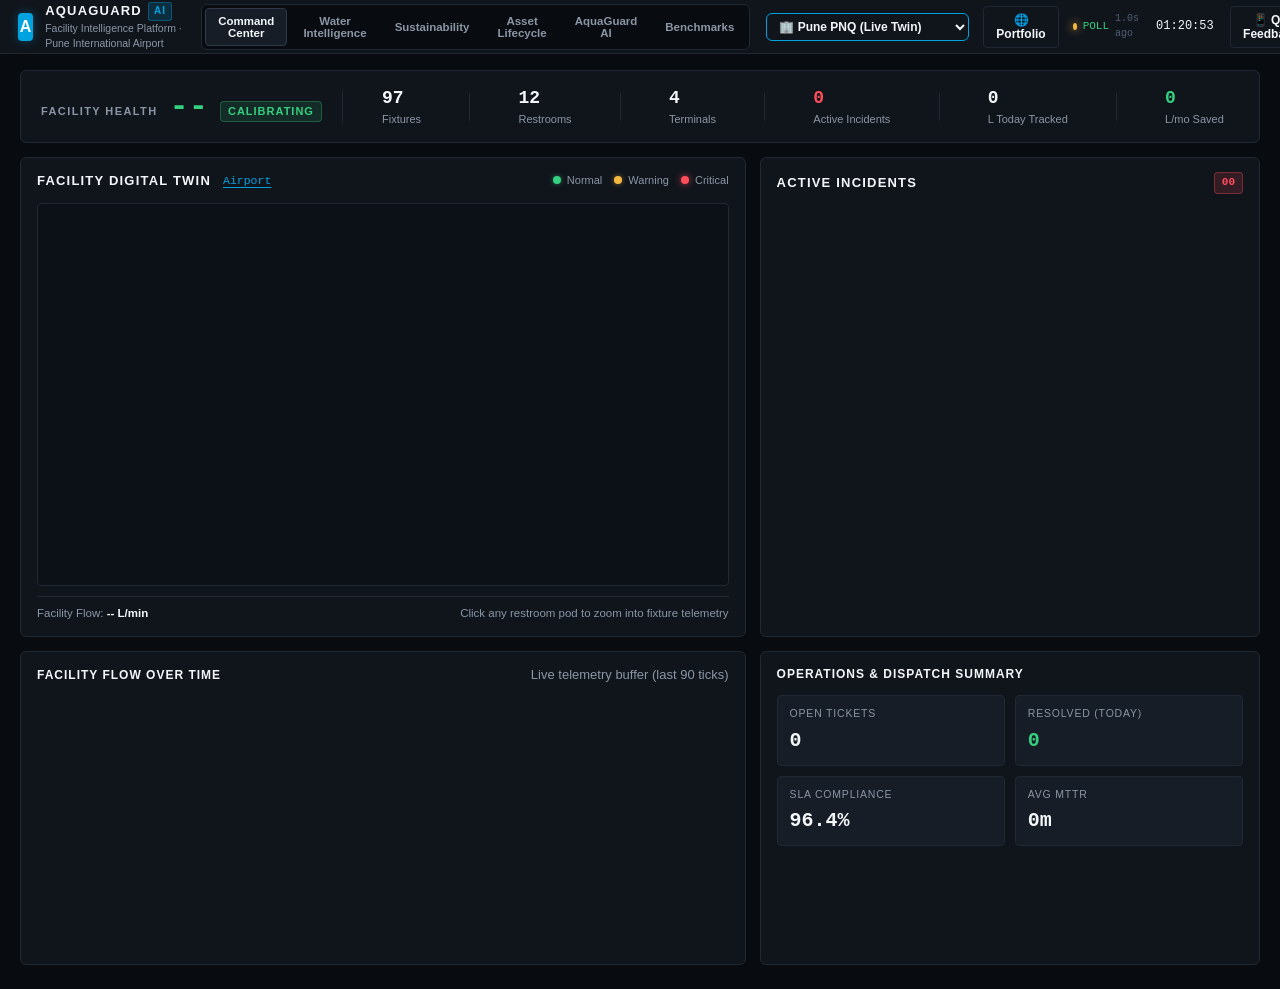
==== commit eeae2400: "Remove brand name from public titles, descriptions, documentation, and presentation headers" ====
--- a/ui/index.html
+++ b/ui/index.html
@@ -3,7 +3,7 @@
 <head>
 <meta charset="UTF-8" />
 <meta name="viewport" content="width=device-width, initial-scale=1.0" />
-<title>KOHLER AquaGuard AI — Facility Operations Command Center</title>
+<title>AquaGuard AI — Facility Operations Command Center</title>
 <link rel="stylesheet" href="/ui/style.css" />
 <link rel="icon" href="data:image/svg+xml,<svg xmlns='http://www.w3.org/2000/svg' viewBox='0 0 100 100'><text y='.9em' font-size='90'>💧</text></svg>" />
 </head>
@@ -12,9 +12,9 @@
   <!-- Top Enterprise Control Room Header -->
   <header class="app-header">
     <div class="brand-block">
-      <div class="brand-logo">K</div>
+      <div class="brand-logo">A</div>
       <div>
-        <div class="brand-title">KOHLER AQUAGUARD <span class="badge-ai">AI</span></div>
+        <div class="brand-title">AQUAGUARD <span class="badge-ai">AI</span></div>
         <div class="brand-subtitle">Facility Intelligence Platform · Pune International Airport</div>
       </div>
     </div>
@@ -250,10 +250,10 @@
           </div>
         </div>
 
-        <!-- Interactive Kohler Tripoint Flushometer Exploded Schematics -->
+        <!-- Interactive Tripoint Flushometer Exploded Schematics -->
         <div class="panel">
           <div class="panel-header">
-            <h3>KOHLER K-10673 TRIPOINT ARCHITECTURAL SCHEMATIC</h3>
+            <h3>K-10673 TRIPOINT ARCHITECTURAL SCHEMATIC</h3>
             <span class="badge-tag">Exploded CAD View</span>
           </div>
           <div style="padding:10px;background:#080B10;border-radius:8px;border:1px solid #1C2430;overflow:hidden;">
@@ -354,10 +354,10 @@
           <div class="ws-ai-narrative" id="ws-diagnosis-text">--</div>
         </div>
 
-        <!-- Genuine Kohler OEM Spares Requisition Card -->
+        <!-- Genuine OEM Spares Requisition Card -->
         <div class="panel" id="ws-oem-spares-panel">
           <div class="panel-header">
-            <h3>GENUINE KOHLER OEM SPARE</h3>
+            <h3>GENUINE OEM SPARE</h3>
             <span class="badge-tag" id="ws-oem-status" style="background:#1B382B;color:#35D07F;">IN STOCK</span>
           </div>
           <div class="oem-card-body" style="padding:14px;background:#141A22;border-radius:8px;border:1px solid #202833;">
@@ -883,7 +883,7 @@
     <div class="dialog-header">
       <div style="display:flex;align-items:center;gap:12px;">
         <span class="badge-ai" style="background:#00A3E0;color:#fff;">OFFICIAL AUDIT</span>
-        <h3>KOHLER SMART FACILITY SUSTAINABILITY &amp; INCIDENT REPORT</h3>
+        <h3>SMART FACILITY SUSTAINABILITY &amp; INCIDENT REPORT</h3>
       </div>
       <div style="display:flex;align-items:center;gap:8px;">
         <button class="btn btn-primary btn-sm" id="btn-print-exec-report">🖨️ Print / Save PDF</button>
@@ -950,7 +950,7 @@
     <div class="dialog-header">
       <div style="display:flex;align-items:center;gap:12px;">
         <span class="badge-ai" style="background:#00A3E0;color:#fff;">NATIONAL FLEET</span>
-        <h3>KOHLER SMART AIRPORT PORTFOLIO &amp; SUSTAINABILITY BENCHMARK</h3>
+        <h3>NATIONAL SMART AIRPORT PORTFOLIO &amp; SUSTAINABILITY BENCHMARK</h3>
       </div>
       <button class="dialog-close" id="btn-close-portfolio">&times;</button>
     </div>
@@ -1087,19 +1087,19 @@
     </div>
   </dialog>
 
-  <!-- Official Kohler ESG Certificate Modal -->
+  <!-- Official ESG Certificate Modal -->
   <dialog class="enterprise-dialog report-dialog" id="modal-esg-cert" style="max-width:760px;">
     <div class="dialog-header">
       <div style="display:flex;align-items:center;gap:12px;">
         <span class="badge-ai" style="background:#35D07F;color:#080B10;font-weight:800;">VERIFIED ACCREDITATION</span>
-        <h3>KOHLER SUSTAINABILITY INSTITUTE · ESG STEWARDSHIP CERTIFICATE</h3>
+        <h3>SUSTAINABILITY INSTITUTE · ESG STEWARDSHIP CERTIFICATE</h3>
       </div>
       <button class="dialog-close" id="btn-close-esg-cert">&times;</button>
     </div>
     <div class="dialog-body" style="padding:24px;">
       <div id="esg-cert-frame" style="background:#080B10;border:2px solid #C09A53;border-radius:12px;padding:30px;box-shadow:0 0 35px rgba(192, 154, 83, 0.2);position:relative;">
         <div style="text-align:center;border-bottom:1px solid rgba(192, 154, 83, 0.4);padding-bottom:16px;margin-bottom:20px;">
-          <div style="font-size:26px;font-weight:900;letter-spacing:3px;color:#F4F7FA;">KOHLER CO.</div>
+          <div style="font-size:26px;font-weight:900;letter-spacing:3px;color:#F4F7FA;">SUSTAINABILITY INSTITUTE</div>
           <div style="font-size:13px;letter-spacing:1.5px;color:#C09A53;font-weight:700;text-transform:uppercase;margin-top:4px;">Global Smart Facility &amp; Water Stewardship Certification</div>
         </div>
 
